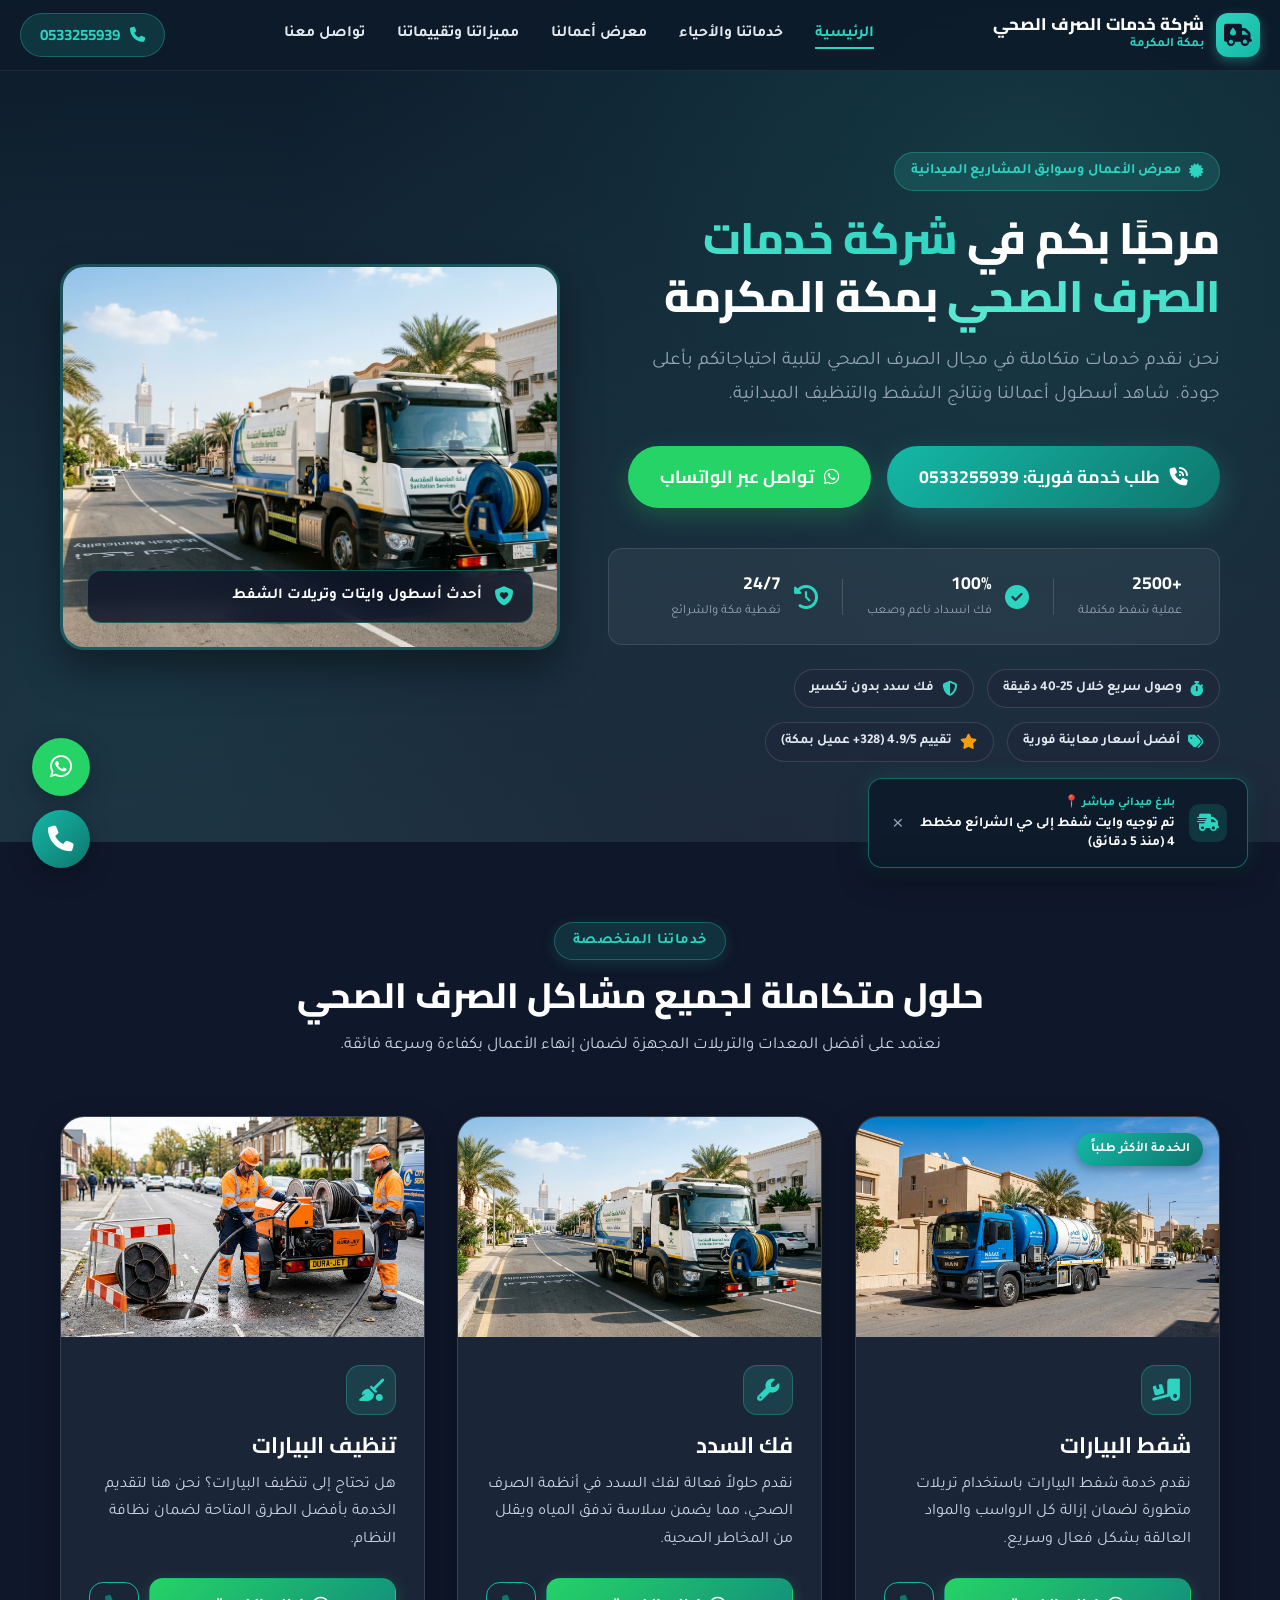
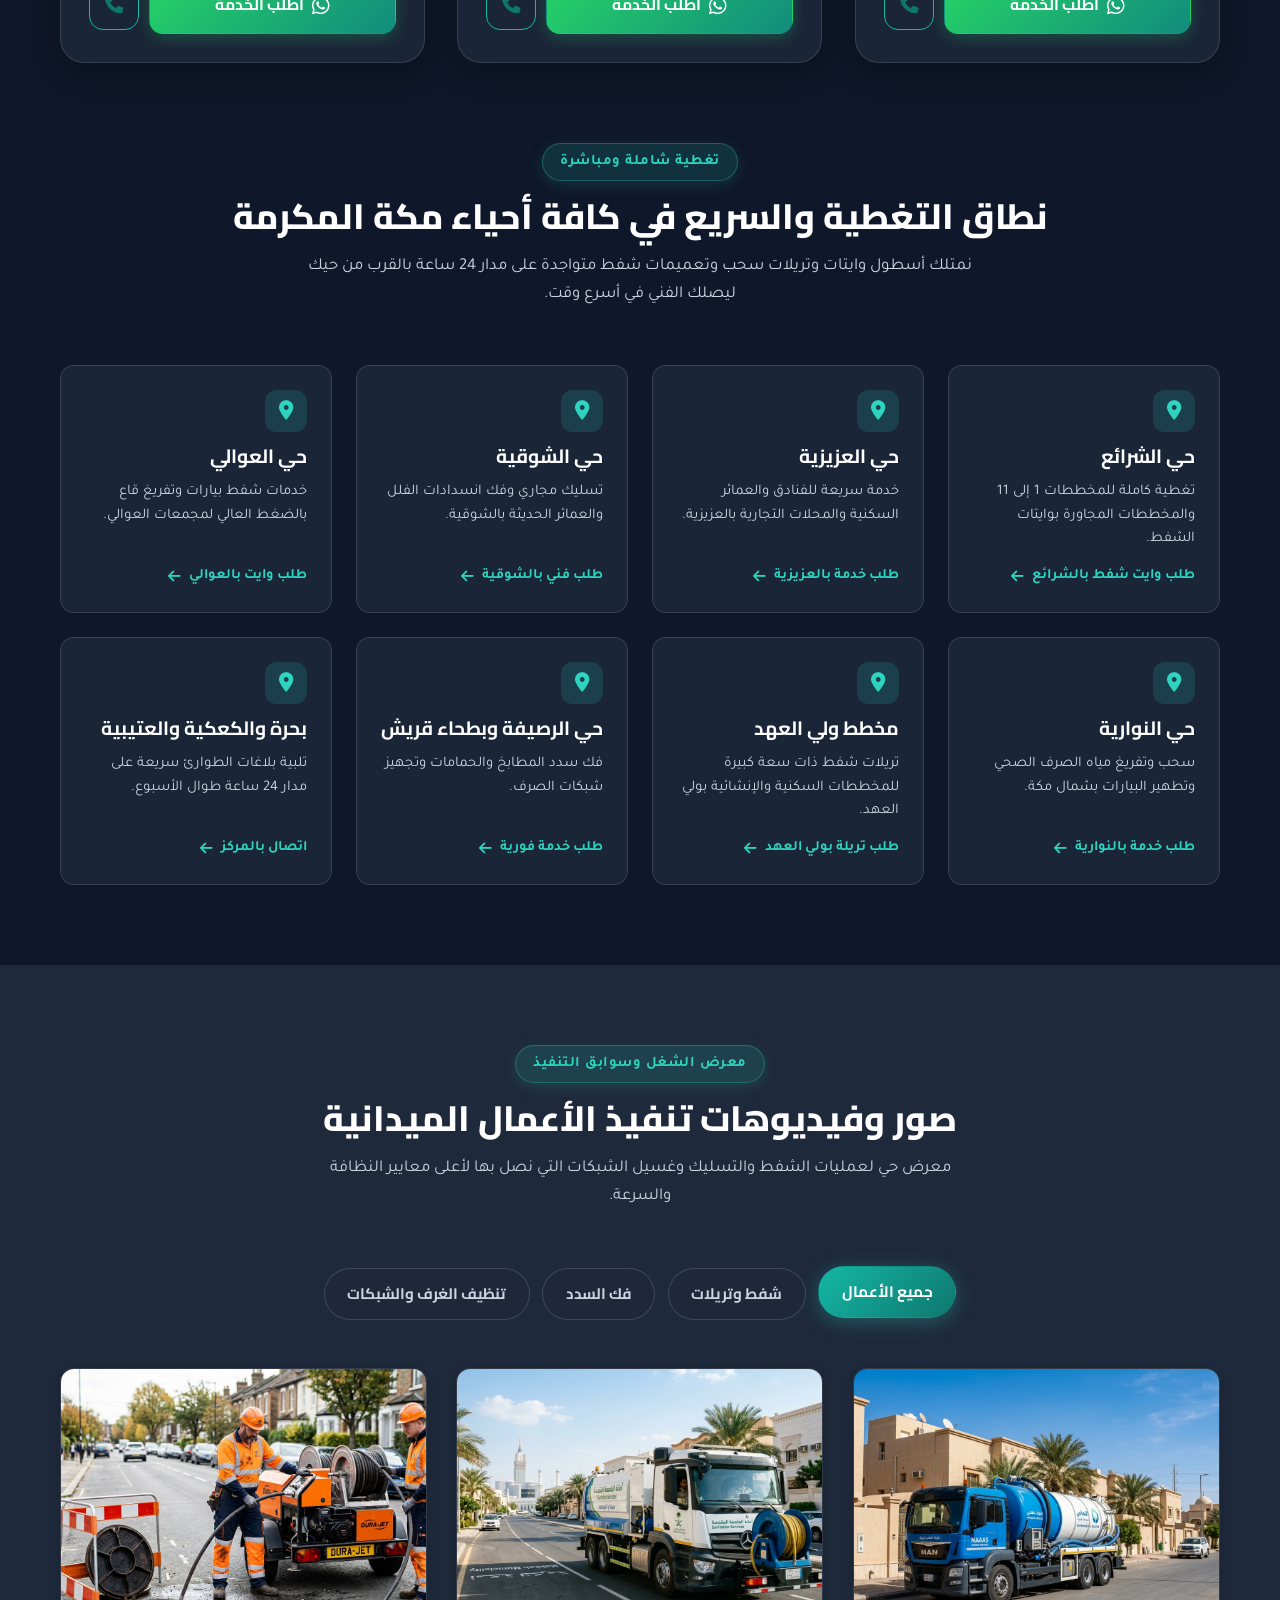
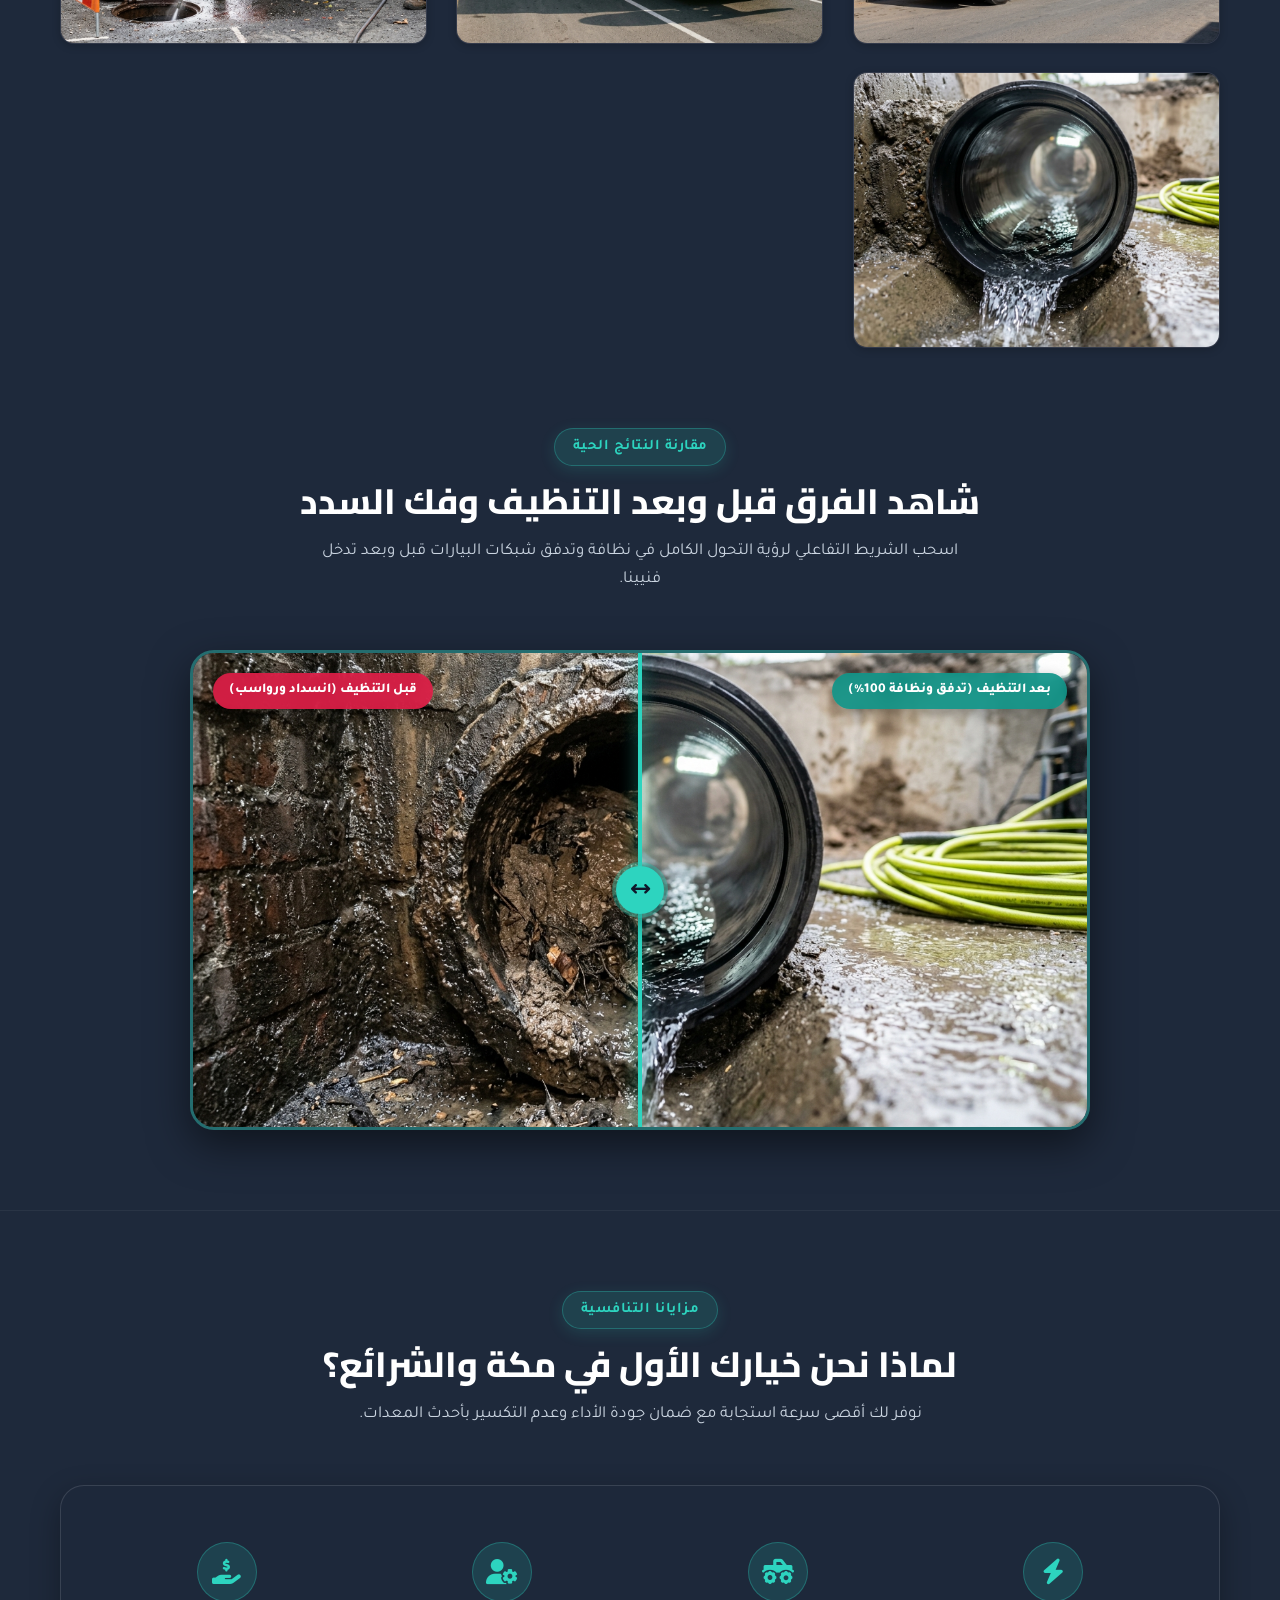
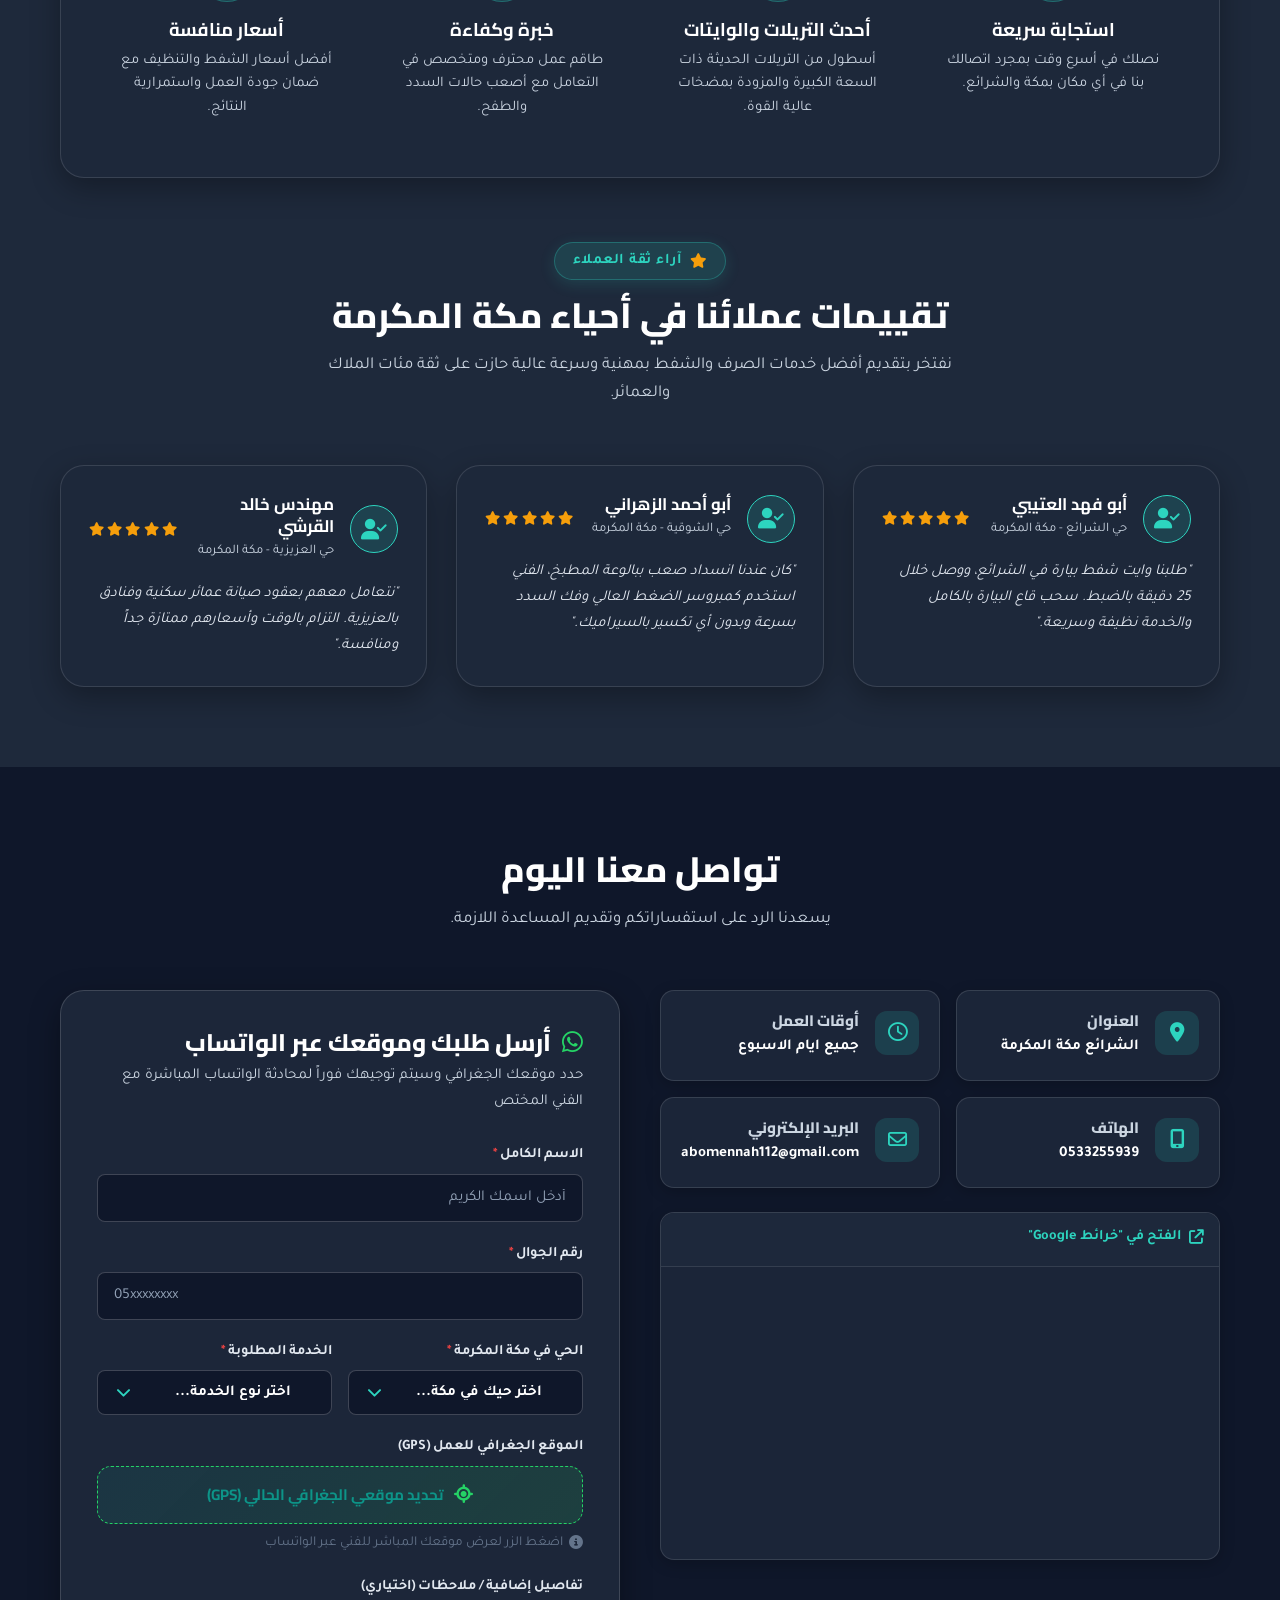
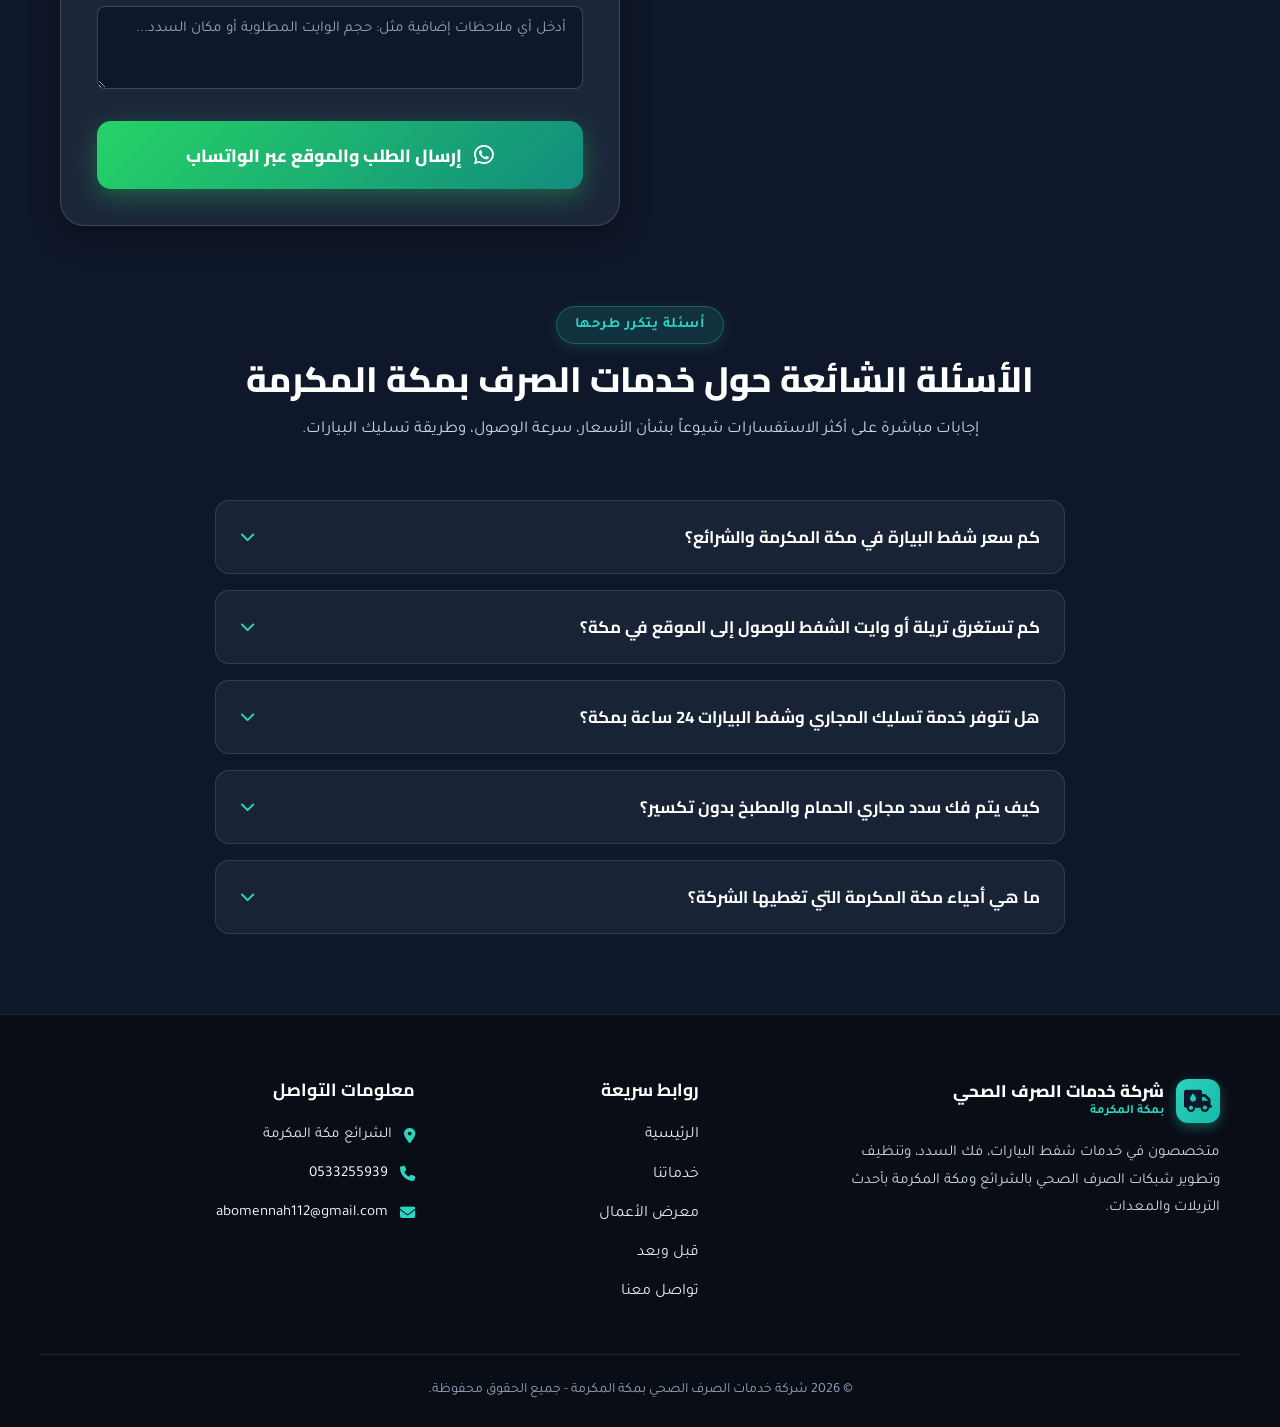
==== index.html @ 6f68bebd "Sync complete hosted project files" ====
<!DOCTYPE html>
<html lang="ar" dir="rtl">
<head>
    <meta charset="UTF-8">
    <meta name="viewport" content="width=device-width, initial-scale=1.0">
    <title>شركة شفط بيارات بمكة المكرمة | تسليك مجاري وفك سدد 24 ساعة 0533255939</title>
    <meta name="description" content="أفضل شركة شفط بيارات وتسليك مجاري بمكة المكرمة والشرائع. أسطول وايتات وتريلات شفط حديثة، فك سدد بالوعات المطبخ والحمام، تنظيف وتفريغ البيارات 24 ساعة. اتصل فوراً: 0533255939">
    <meta name="keywords" content="شركة شفط بيارات بمكة, شركة تسليك مجاري بمكة, وايت شفط بيارات مكة, وايت شفط مجاري مكة, وايت شفط الشرائع, وايت شفط الشوقية, وايت شفط العزيزية, وايت شفط العوالي, تريلة شفط بيارات بمكة, وايت شفط كمبيوتر مكة, رقم وايت شفط مكة, فني تسليك مجاري مكة, تسليك مجاري المطبخ مكة, تسليك مجاري الحمام مكة, تسليك بالوعات مكة, فك سدد البيارة مكة, تسليك صفايات مكة, كمبروسر تسليك مجاري مكة, سباك تسليك مجاري مكة, تنظيف بيارات بمكة, تنظيف غرف التفتيش مكة, غسيل بيارات بالضغط مكة, نزح بيارات مكة, شفط مجاري طوارئ مكة, تسليك مجاري 24 ساعة مكة, ارخص شركة شفط بيارات مكة, سعر شفط البيارة بمكة, كم تكلفة شفط البيارة بمكة, أسعار وايتات الشفط مكة, صيانة صرف العمائر بمكة, عقود صيانة صرف المطاعم مكة, 0533255939">
    <link rel="canonical" href="https://sewage-makkah.com/">
    
    <!-- Open Graph SEO -->
    <meta property="og:title" content="شركة شفط بيارات وتسليك مجاري بمكة المكرمة | خدمة 24 ساعة">
    <meta property="og:description" content="خدمات شفط وتسليك وتنظيف البيارات بمكة المكرمة والشرائع بأحدث التريلات ووايتات الشفط. خدمة فورية 24/7. اتصل: 0533255939">
    <meta property="og:type" content="website">
    <meta property="og:image" content="sewage_tanker_truck.jpg">
    <meta property="og:locale" content="ar_SA">

    <!-- GEO (Generative Engine Optimization) AI Search Discovery Meta Tags -->
    <meta name="ai-service-area" content="Makkah, Al Sharia, Al Aziziya, Al Shawqiyya, Al Awali, Saudi Arabia">
    <meta name="ai-primary-contact" content="+966533255939">
    <meta name="ai-business-type" content="Sewage Pumping, Septic Tank Cleaning, Sewer Unblocking">
    <link rel="author" type="text/plain" href="llms.txt">
    <link rel="alternate" type="text/plain" href="llms-full.txt" title="Full AI Knowledge Base">

    <!-- Schema.org JSON-LD for LocalBusiness / Plumbing / Sewage Service in Makkah -->
    <script type="application/ld+json">
    {
      "@context": "https://schema.org",
      "@type": "HomeAndConstructionBusiness",
      "name": "شركة خدمات الصرف الصحي وشفط البيارات بمكة المكرمة",
      "image": "sewage_tanker_truck.jpg",
      "@id": "https://sewage-makkah.com/#business",
      "url": "https://sewage-makkah.com/",
      "telephone": "+966533255939",
      "priceRange": "$$",
      "aggregateRating": {
        "@type": "AggregateRating",
        "ratingValue": "4.9",
        "reviewCount": "328",
        "bestRating": "5",
        "worstRating": "1"
      },
      "address": {
        "@type": "PostalAddress",
        "streetAddress": "حي الشرائع",
        "addressLocality": "مكة المكرمة",
        "addressRegion": "منطقة مكة المكرمة",
        "postalCode": "24211",
        "addressCountry": "SA"
      },
      "geo": {
        "@type": "GeoCoordinates",
        "latitude": 21.4225,
        "longitude": 39.8262
      },
      "openingHoursSpecification": {
        "@type": "OpeningHoursSpecification",
        "dayOfWeek": [
          "Monday", "Tuesday", "Wednesday", "Thursday", "Friday", "Saturday", "Sunday"
        ],
        "opens": "00:00",
        "closes": "23:59"
      },
      "areaServed": [
        { "@type": "City", "name": "مكة المكرمة" },
        { "@type": "AdministrativeArea", "name": "الشرائع مكة" },
        { "@type": "AdministrativeArea", "name": "العزيزية مكة" },
        { "@type": "AdministrativeArea", "name": "الشوقية مكة" },
        { "@type": "AdministrativeArea", "name": "العوالي مكة" },
        { "@type": "AdministrativeArea", "name": "النوارية مكة" },
        { "@type": "AdministrativeArea", "name": "ولي العهد مكة" },
        { "@type": "AdministrativeArea", "name": "بحرة" },
        { "@type": "AdministrativeArea", "name": "بطحاء قريش" },
        { "@type": "AdministrativeArea", "name": "الرصيفة مكة" }
      ],
      "hasOfferCatalog": {
        "@type": "OfferCatalog",
        "name": "خدمات الصرف الصحي بمكة",
        "itemListElement": [
          {
            "@type": "Offer",
            "itemOffered": {
              "@type": "Service",
              "name": "شفط وتسليك بيارات بمكة المكرمة",
              "description": "سحب مياه الصرف الصحي بواسطة وايتات وتريلات شفط عالية القوة مع تنظيف قاع ورواسب البيارة."
            }
          },
          {
            "@type": "Offer",
            "itemOffered": {
              "@type": "Service",
              "name": "تسليك مجاري وفك السدد بالضغط العالي",
              "description": "فحص وتسليك خطوط الصرف الصحي انسداد الحمامات والمطابخ بأحدث أجهزة الضغط والكمبروسر."
            }
          },
          {
            "@type": "Offer",
            "itemOffered": {
              "@type": "Service",
              "name": "خدمات الصرف الصحي الطارئة 24 ساعة بمكة",
              "description": "معالجة طفح البيارات وانسداد المجاري المستعجل فوراً على مدار الساعة طوال أيام الأسبوع."
            }
          }
        ]
      }
    }
    </script>

    <!-- Schema.org JSON-LD for FAQPage (Rich Snippets for Google SERPs) -->
    <script type="application/ld+json">
    {
      "@context": "https://schema.org",
      "@type": "FAQPage",
      "mainEntity": [
        {
          "@type": "Question",
          "name": "كم سعر شفط البيارة في مكة المكرمة والشرائع؟",
          "acceptedAnswer": {
            "@type": "Answer",
            "text": "تعتمد تكلفة شفط البيارة بمكة المكرمة على حجم وايت أو تريلة الشفط المطلوبة ونوع الترسبات في قاع البيارة. نحن نقدم أفضل وأرخص أسعار شفط البيارات في مكة والشرائع مع معاينة فورية وتقديم عرض سعر مناسب. اتصل بنا فوراً: 0533255939"
          }
        },
        {
          "@type": "Question",
          "name": "كم تستغرق تريلة أو وايت الشفط للوصول إلى الموقع في مكة؟",
          "acceptedAnswer": {
            "@type": "Answer",
            "text": "نمتلك أسطولاً كبيراً ومتوزعاً من وايتات وتريلات الشفط في مختلف أحياء مكة المكرمة مثل الشرائع، العزيزية، والشوقية. نصل إلى موقعك في غضون 20 إلى 40 دقيقة فقط من طلب الخدمة."
          }
        },
        {
          "@type": "Question",
          "name": "هل تتوفر خدمة تسليك المجاري وشفط البيارات 24 ساعة بمكة؟",
          "acceptedAnswer": {
            "@type": "Answer",
            "text": "نعم، خدمات الصرف الصحي وشفط البيارات وفك السدد متوفرة لدينا على مدار 24 ساعة طوال أيام الأسبوع، بما في ذلك أيام العطلات والإجازات للتعامل مع حالات طفح البيارات والانسدادات الطارئة."
          }
        },
        {
          "@type": "Question",
          "name": "كيف يتم فك سدد مجاري الحمام والمطبخ بدون تكسير؟",
          "acceptedAnswer": {
            "@type": "Answer",
            "text": "نستخدم تقنيات حديثة تشمل كمبروسر الضغط العالي وأجهزة ضغط المكونات والأسياخ الحلزونية المتقدمة لتفتيت الدهون والترسبات الصلبة داخل المواسير وإزالتها تماماً بدون الحاجة إلى أي تكسير في السيراميك أو الجدران."
          }
        },
        {
          "@type": "Question",
          "name": "ما هي أحياء مكة المكرمة التي تغطيها الشركة؟",
          "acceptedAnswer": {
            "@type": "Answer",
            "text": "نغطي كافة أحياء مكة المكرمة بما فيها الشرائع، العزيزية، الشوقية، العوالي، النوارية، ولي العهد، بحرة، الرصيفة، بطحاء قريش، الكعكية، المسفلة، العتيبية، الزاهر، العمرة، والنزهة."
          }
        }
      ]
    }
    </script>

    <!-- Fonts: Cairo & Tajawal -->
    <link rel="preconnect" href="https://fonts.googleapis.com">
    <link rel="preconnect" href="https://fonts.gstatic.com" crossorigin>
    <link href="https://fonts.googleapis.com/css2?family=Cairo:wght@400;600;700;800;900&family=Tajawal:wght@400;500;700;800&display=swap" rel="stylesheet">
    
    <!-- FontAwesome Icons -->
    <link rel="stylesheet" href="https://cdnjs.cloudflare.com/ajax/libs/font-awesome/6.5.1/css/all.min.css">

    <!-- Custom CSS -->
    <link rel="stylesheet" href="styles.css">
</head>
<body>

    <!-- Ambient Particle Overlay -->
    <div class="ambient-glow bg-glow-1"></div>
    <div class="ambient-glow bg-glow-2"></div>

    <!-- Header Navigation -->
    <header class="navbar" id="header">
        <div class="container nav-container">
            <a href="#home" class="brand">
                <div class="brand-icon">
                    <i class="fa-solid fa-truck-droplet"></i>
                </div>
                <div class="brand-text">
                    <span class="brand-title">شركة خدمات الصرف الصحي</span>
                    <span class="brand-sub">بمكة المكرمة</span>
                </div>
            </a>

            <nav class="nav-menu" id="navMenu">
                <ul class="nav-list">
                    <li><a href="#home" class="nav-link active">الرئيسية</a></li>
                    <li><a href="#services" class="nav-link">خدماتنا والأحياء</a></li>
                    <li><a href="#portfolio" class="nav-link">معرض أعمالنا</a></li>
                    <li><a href="#reviews" class="nav-link">مميزاتنا وتقييماتنا</a></li>
                    <li><a href="#contact" class="nav-link">تواصل معنا</a></li>
                </ul>
            </nav>

            <div class="nav-actions">
                <a href="tel:0533255939" class="btn btn-call-header glow-pulse">
                    <i class="fa-solid fa-phone"></i>
                    <span>0533255939</span>
                </a>
                <button class="mobile-toggle" id="mobileToggle" aria-label="فتح القائمة">
                    <i class="fa-solid fa-bars"></i>
                </button>
            </div>
        </div>
    </header>

    <!-- Mobile Drawer Overlay -->
    <div class="mobile-overlay" id="mobileOverlay"></div>

    <!-- Main Content -->
    <main>
        <!-- Hero Section -->
        <section class="hero-section" id="home">
            <div class="hero-backdrop"></div>
            <div class="container hero-container">
                <div class="hero-content reveal-fade-up">
                    <div class="badge badge-glow">
                        <i class="fa-solid fa-certificate"></i>
                        <span>معرض الأعمال وسوابق المشاريع الميدانية</span>
                    </div>
                    
                    <h1 class="hero-title">
                        مرحبًا بكم في <span class="highlight">شركة خدمات الصرف الصحي</span> بمكة المكرمة
                    </h1>
                    
                    <p class="hero-subtitle">
                        نحن نقدم خدمات متكاملة في مجال الصرف الصحي لتلبية احتياجاتكم بأعلى جودة. شاهد أسطول أعمالنا ونتائج الشفط والتنظيف الميدانية.
                    </p>

                    <div class="hero-cta-group">
                        <a href="tel:0533255939" class="btn btn-primary btn-lg pulse-glow">
                            <i class="fa-solid fa-phone-volume"></i>
                            <span>طلب خدمة فورية: 0533255939</span>
                        </a>
                        <a href="https://wa.me/966533255939?text=%D8%A7%D9%84%D8%B3%D9%84%D8%A7%D9%85%20%D8%B9%D9%84%D9%8A%D9%83%D9%85%D8%8C%20%D8%A3%D8%B1%D8%BA%D8%A8%20%D9%81%D9%8A%20%D8%A7%D9%84%D8%A7%D8%B3%D8%AA%D9%81%D8%B3%D8%A7%D8%B1%20%D8%B9%D9%86%20%D8%AE%D8%AF%D9%85%D8%A7%D8%AA%20%D8%A7%D9%84%D8%B5%D8%B1%D9%81%20%D8%A7%D9%84%D8%B5%D8%AD%D9%8A" target="_blank" class="btn btn-whatsapp btn-lg">
                            <i class="fa-brands fa-whatsapp"></i>
                            <span>تواصل عبر الواتساب</span>
                        </a>
                    </div>

                    <!-- Counter Stats Bar -->
                    <div class="hero-stats reveal-scale-up">
                        <div class="stat-item">
                            <i class="fa-solid fa-truck-water"></i>
                            <div>
                                <strong class="counter" data-target="2500">+0</strong>
                                <span>عملية شفط مكتملة</span>
                            </div>
                        </div>
                        <div class="stat-divider"></div>
                        <div class="stat-item">
                            <i class="fa-solid fa-circle-check"></i>
                            <div>
                                <strong class="counter" data-target="100">0%</strong>
                                <span>فك انسداد ناعم وصعب</span>
                            </div>
                        </div>
                        <div class="stat-divider"></div>
                        <div class="stat-item">
                            <i class="fa-solid fa-clock-rotate-left"></i>
                            <div>
                                <strong>24/7</strong>
                                <span>تغطية مكة والشرائع</span>
                            </div>
                        </div>
                    </div>

                    <!-- Service Trust Guarantees Bar -->
                    <div class="hero-trust-bar reveal-fade-up">
                        <div class="trust-pill"><i class="fa-solid fa-stopwatch"></i> <span>وصول سريع خلال 25-40 دقيقة</span></div>
                        <div class="trust-pill"><i class="fa-solid fa-shield-halved"></i> <span>فك سدد بدون تكسير</span></div>
                        <div class="trust-pill"><i class="fa-solid fa-tags"></i> <span>أفضل أسعار معاينة فورية</span></div>
                        <div class="trust-pill"><i class="fa-solid fa-star" style="color: #f59e0b;"></i> <span>تقييم 4.9/5 (328+ عميل بمكة)</span></div>
                    </div>
                </div>

                <div class="hero-visual reveal-fade-left">
                    <div class="hero-image-wrapper card-3d-tilt">
                        <img src="sewer_service_hero.jpg" alt="شركة خدمات الصرف الصحي بمكة المكرمة" class="hero-img" onerror="this.src='sewage_tanker_truck.jpg'">
                        <div class="floating-badge">
                            <i class="fa-solid fa-shield-heart"></i>
                            <span>أحدث أسطول وايتات وتريلات الشفط</span>
                        </div>
                    </div>
                </div>
            </div>
        </section>

        <!-- ==========================================================================
           MASTER SECTION 2: SERVICES & DISTRICTS (خدماتنا والأحياء)
           ========================================================================== -->
        <section class="services-section" id="services">
            <div class="container">
                <!-- Part 1: Specialized Services -->
                <div class="section-header text-center reveal-fade-up">
                    <span class="sub-heading">خدماتنا المتخصصة</span>
                    <h2 class="section-title">حلول متكاملة لجميع مشاكل الصرف الصحي</h2>
                    <p class="section-desc">نعتمد على أفضل المعدات والتريلات المجهزة لضمان إنهاء الأعمال بكفاءة وسرعة فائقة.</p>
                </div>

                <div class="services-grid">
                    <!-- Service 1 -->
                    <div class="service-card reveal-fade-up" style="animation-delay: 0.1s;">
                        <div class="card-image-box">
                            <img src="sewage_tanker_truck.jpg" alt="شفط البيارات">
                            <div class="card-tag">الخدمة الأكثر طلباً</div>
                        </div>
                        <div class="card-content">
                            <div class="card-icon">
                                <i class="fa-solid fa-truck-ramp-box"></i>
                            </div>
                            <h3 class="card-title">شفط البيارات</h3>
                            <p class="card-text">
                                نقدم خدمة شفط البيارات باستخدام تريلات متطورة لضمان إزالة كل الرواسب والمواد العالقة بشكل فعال وسريع.
                            </p>
                            <div class="card-actions">
                                <a href="https://wa.me/966533255939?text=%D8%A7%D9%84%D8%B3%D9%84%D8%A7%D9%85%20%D8%B9%D9%84%D9%8A%D9%83%D9%85%D8%8C%20%D8%A3%D8%B1%D8%BA%D8%A8%20%D9%81%D9%8A%20%D8%B7%D9%84%D8%A8%20%D8%AE%D8%AF%D9%85%D8%A9%20%D8%B4%D9%81%D8%B7%20%D8%A7%D9%84%D8%A8%D9%8A%D8%A7%D8%B1%D8%A7%D8%AA" target="_blank" class="btn btn-card-wa">
                                    <i class="fa-brands fa-whatsapp"></i>
                                    <span>اطلب الخدمة</span>
                                </a>
                                <a href="tel:0533255939" class="btn btn-card-call-sq" title="اتصال مباشر" aria-label="اتصال مباشر">
                                    <i class="fa-solid fa-phone"></i>
                                </a>
                            </div>
                        </div>
                    </div>

                    <!-- Service 2 -->
                    <div class="service-card reveal-fade-up" style="animation-delay: 0.2s;">
                        <div class="card-image-box">
                            <img src="sewer_service_hero.jpg" alt="فك السدد">
                        </div>
                        <div class="card-content">
                            <div class="card-icon">
                                <i class="fa-solid fa-wrench"></i>
                            </div>
                            <h3 class="card-title">فك السدد</h3>
                            <p class="card-text">
                                نقدم حلولاً فعالة لفك السدد في أنظمة الصرف الصحي، مما يضمن سلاسة تدفق المياه ويقلل من المخاطر الصحية.
                            </p>
                            <div class="card-actions">
                                <a href="https://wa.me/966533255939?text=%D8%A7%D9%84%D8%B3%D9%84%D8%A7%D9%85%20%D8%B9%D9%84%D9%8A%D9%83%D9%85%D8%8C%20%D8%A3%D8%B1%D8%BA%D8%A8%20%D9%81%D9%8A%20%D8%B7%D9%84%D8%A8%20%D8%AE%D8%AF%D9%85%D8%A9%20%D9%81%D9%83%20%D8%A7%D9%84%D8%B3%D8%AF%D8%AF" target="_blank" class="btn btn-card-wa">
                                    <i class="fa-brands fa-whatsapp"></i>
                                    <span>اطلب الخدمة</span>
                                </a>
                                <a href="tel:0533255939" class="btn btn-card-call-sq" title="اتصال مباشر" aria-label="اتصال مباشر">
                                    <i class="fa-solid fa-phone"></i>
                                </a>
                            </div>
                        </div>
                    </div>

                    <!-- Service 3 -->
                    <div class="service-card reveal-fade-up" style="animation-delay: 0.3s;">
                        <div class="card-image-box">
                            <img src="drain_cleaning_team.jpg" alt="تنظيف البيارات">
                        </div>
                        <div class="card-content">
                            <div class="card-icon">
                                <i class="fa-solid fa-broom-ball"></i>
                            </div>
                            <h3 class="card-title">تنظيف البيارات</h3>
                            <p class="card-text">
                                هل تحتاج إلى تنظيف البيارات؟ نحن هنا لتقديم الخدمة بأفضل الطرق المتاحة لضمان نظافة النظام.
                            </p>
                            <div class="card-actions">
                                <a href="https://wa.me/966533255939?text=%D8%A7%D9%84%D8%B3%D9%84%D8%A7%D9%85%20%D8%B9%D9%84%D9%8A%D9%83%D9%85%D8%8C%20%D8%A3%D8%B1%D8%BA%D8%A8%20%D9%81%D9%8A%20%D8%B7%D9%84%D8%A8%20%D8%AE%D8%AF%D9%85%D8%A9%20%D8%AA%D9%86%D8%B8%D9%8A%D9%81%20%D8%A7%D9%84%D8%A8%D9%8A%D8%A7%D8%B1%D8%A7%D8%AA" target="_blank" class="btn btn-card-wa">
                                    <i class="fa-brands fa-whatsapp"></i>
                                    <span>اطلب الخدمة</span>
                                </a>
                                <a href="tel:0533255939" class="btn btn-card-call-sq" title="اتصال مباشر" aria-label="اتصال مباشر">
                                    <i class="fa-solid fa-phone"></i>
                                </a>
                            </div>
                        </div>
                    </div>
                </div>

                <!-- Part 2: Makkah Districts Coverage Grid -->
                <div class="section-header text-center reveal-fade-up" id="districts" style="margin-top: 5rem;">
                    <span class="sub-heading">تغطية شاملة ومباشرة</span>
                    <h2 class="section-title">نطاق التغطية والسريع في كافة أحياء مكة المكرمة</h2>
                    <p class="section-desc">نمتلك أسطول وايتات وتريلات سحب وتعميمات شفط متواجدة على مدار 24 ساعة بالقرب من حيك ليصلك الفني في أسرع وقت.</p>
                </div>

                <div class="districts-grid reveal-fade-up">
                    <div class="district-card">
                        <div class="district-icon"><i class="fa-solid fa-location-dot"></i></div>
                        <h3>حي الشرائع</h3>
                        <p>تغطية كاملة للمخططات 1 إلى 11 والمخططات المجاورة بوايتات الشفط.</p>
                        <a href="tel:0533255939" class="district-link">طلب وايت شفط بالشرائع <i class="fa-solid fa-arrow-left"></i></a>
                    </div>
                    <div class="district-card">
                        <div class="district-icon"><i class="fa-solid fa-location-dot"></i></div>
                        <h3>حي العزيزية</h3>
                        <p>خدمة سريعة للفنادق والعمائر السكنية والمحلات التجارية بالعزيزية.</p>
                        <a href="tel:0533255939" class="district-link">طلب خدمة بالعزيزية <i class="fa-solid fa-arrow-left"></i></a>
                    </div>
                    <div class="district-card">
                        <div class="district-icon"><i class="fa-solid fa-location-dot"></i></div>
                        <h3>حي الشوقية</h3>
                        <p>تسليك مجاري وفك انسدادات الفلل والعمائر الحديثة بالشوقية.</p>
                        <a href="tel:0533255939" class="district-link">طلب فني بالشوقية <i class="fa-solid fa-arrow-left"></i></a>
                    </div>
                    <div class="district-card">
                        <div class="district-icon"><i class="fa-solid fa-location-dot"></i></div>
                        <h3>حي العوالي</h3>
                        <p>خدمات شفط بيارات وتفريغ قاع بالضغط العالي لمجمعات العوالي.</p>
                        <a href="tel:0533255939" class="district-link">طلب وايت بالعوالي <i class="fa-solid fa-arrow-left"></i></a>
                    </div>
                    <div class="district-card">
                        <div class="district-icon"><i class="fa-solid fa-location-dot"></i></div>
                        <h3>حي النوارية</h3>
                        <p>سحب وتفريغ مياه الصرف الصحي وتطهير البيارات بشمال مكة.</p>
                        <a href="tel:0533255939" class="district-link">طلب خدمة بالنوارية <i class="fa-solid fa-arrow-left"></i></a>
                    </div>
                    <div class="district-card">
                        <div class="district-icon"><i class="fa-solid fa-location-dot"></i></div>
                        <h3>مخطط ولي العهد</h3>
                        <p>تريلات شفط ذات سعة كبيرة للمخططات السكنية والإنشائية بولي العهد.</p>
                        <a href="tel:0533255939" class="district-link">طلب تريلة بولي العهد <i class="fa-solid fa-arrow-left"></i></a>
                    </div>
                    <div class="district-card">
                        <div class="district-icon"><i class="fa-solid fa-location-dot"></i></div>
                        <h3>حي الرصيفة وبطحاء قريش</h3>
                        <p>فك سدد المطابخ والحمامات وتجهيز شبكات الصرف.</p>
                        <a href="tel:0533255939" class="district-link">طلب خدمة فورية <i class="fa-solid fa-arrow-left"></i></a>
                    </div>
                    <div class="district-card">
                        <div class="district-icon"><i class="fa-solid fa-location-dot"></i></div>
                        <h3>بحرة والكعكية والعتيبية</h3>
                        <p>تلبية بلاغات الطوارئ سريعة على مدار 24 ساعة طوال الأسبوع.</p>
                        <a href="tel:0533255939" class="district-link">اتصال بالمركز <i class="fa-solid fa-arrow-left"></i></a>
                    </div>
                </div>
            </div>
        </section>

        <!-- ==========================================================================
           MASTER SECTION 3: PORTFOLIO & COMPARISON (معرض أعمالنا وقبل وبعد)
           ========================================================================== -->
        <section class="portfolio-section" id="portfolio">
            <div class="container">
                <!-- Part 1: Work Showcase Gallery -->
                <div class="section-header text-center reveal-fade-up">
                    <span class="sub-heading">معرض الشغل وسوابق التنفيذ</span>
                    <h2 class="section-title">صور وفيديوهات تنفيذ الأعمال الميدانية</h2>
                    <p class="section-desc">معرض حي لعمليات الشفط والتسليك وغسيل الشبكات التي نصل بها لأعلى معايير النظافة والسرعة.</p>
                </div>

                <!-- Category Filter Tabs -->
                <div class="filter-tabs reveal-fade-up">
                    <button class="filter-btn active" data-filter="all">جميع الأعمال</button>
                    <button class="filter-btn" data-filter="suction">شفط وتريلات</button>
                    <button class="filter-btn" data-filter="unclogging">فك السدد</button>
                    <button class="filter-btn" data-filter="cleaning">تنظيف الغرف والشبكات</button>
                </div>

                <!-- Portfolio Grid -->
                <div class="portfolio-grid" id="portfolioGrid">
                    <!-- Project Item 1 -->
                    <div class="portfolio-item reveal-scale-up" data-category="suction">
                        <div class="portfolio-card">
                            <img src="sewage_tanker_truck.jpg" alt="عميلة شفط بيارة رئيسية">
                            <div class="portfolio-overlay">
                                <div class="portfolio-info">
                                    <span class="p-category">شفط بيارات وتريلات</span>
                                    <h4>عملية شفط بيارة في الشرائع مكة</h4>
                                    <p>استخدام وايتات الشفط الكبيرة ذات السحب القوي لإزالة الترسبات.</p>
                                    <button class="btn-zoom-img" data-img="sewage_tanker_truck.jpg" data-title="عملية شفط بيارة في الشرائع مكة">
                                        <i class="fa-solid fa-magnifying-glass-plus"></i> تكبير الصورة
                                    </button>
                                </div>
                            </div>
                        </div>
                    </div>

                    <!-- Project Item 2 -->
                    <div class="portfolio-item reveal-scale-up" data-category="unclogging">
                        <div class="portfolio-card">
                            <img src="sewer_service_hero.jpg" alt="تسليك وفك سدد الصرف">
                            <div class="portfolio-overlay">
                                <div class="portfolio-info">
                                    <span class="p-category">فك السدد</span>
                                    <h4>تسليك خطوط الصرف الرئيسية</h4>
                                    <p>معالجة الانسدادات المستعصية وضمان سريان المياه بسلاسة.</p>
                                    <button class="btn-zoom-img" data-img="sewer_service_hero.jpg" data-title="تسليك خطوط الصرف الرئيسية">
                                        <i class="fa-solid fa-magnifying-glass-plus"></i> تكبير الصورة
                                    </button>
                                </div>
                            </div>
                        </div>
                    </div>

                    <!-- Project Item 3 -->
                    <div class="portfolio-item reveal-scale-up" data-category="cleaning">
                        <div class="portfolio-card">
                            <img src="drain_cleaning_team.jpg" alt="غسيل وتنظيف غرف التفتيش">
                            <div class="portfolio-overlay">
                                <div class="portfolio-info">
                                    <span class="p-category">تنظيف البيارات</span>
                                    <h4>تنظيف وغسيل البيارات بالضغط العالي</h4>
                                    <p>طاقم فني متخصص في تنظيف قاع الجدران وإزالة الدهون والرواسب.</p>
                                    <button class="btn-zoom-img" data-img="drain_cleaning_team.jpg" data-title="تنظيف وغسيل البيارات بالضغط العالي">
                                        <i class="fa-solid fa-magnifying-glass-plus"></i> تكبير الصورة
                                    </button>
                                </div>
                            </div>
                        </div>
                    </div>

                    <!-- Project Item 4 -->
                    <div class="portfolio-item reveal-scale-up" data-category="suction">
                        <div class="portfolio-card">
                            <img src="after_clean_drain.jpg" alt="نتيجة نظافة وتدفق المياه">
                            <div class="portfolio-overlay">
                                <div class="portfolio-info">
                                    <span class="p-category">تنظيف وتسليك</span>
                                    <h4>نتيجة غسيل شبكة الصرف</h4>
                                    <p>سريان كامل ونظافة مائة بالمائة بعد عملية الضغط العالي.</p>
                                    <button class="btn-zoom-img" data-img="after_clean_drain.jpg" data-title="نتيجة غسيل شبكة الصرف">
                                        <i class="fa-solid fa-magnifying-glass-plus"></i> تكبير الصورة
                                    </button>
                                </div>
                            </div>
                        </div>
                    </div>
                </div>

                <!-- Part 2: Before & After Comparison Slider -->
                <div class="section-header text-center reveal-fade-up" style="margin-top: 5rem;">
                    <span class="sub-heading">مقارنة النتائج الحية</span>
                    <h2 class="section-title">شاهد الفرق قبل وبعد التنظيف وفك السدد</h2>
                    <p class="section-desc">اسحب الشريط التفاعلي لرؤية التحول الكامل في نظافة وتدفق شبكات البيارات قبل وبعد تدخل فنيينا.</p>
                </div>

                <div class="ba-slider-container reveal-scale-up" id="baSlider">
                    <!-- Before Image (Base layer) -->
                    <div class="ba-img ba-before">
                        <img src="before_clogged_drain.jpg" alt="قبل التنظيف - انسداد ورواسب كثيفة">
                        <span class="ba-label label-before">قبل التنظيف <span class="label-extra">(انسداد ورواسب)</span></span>
                    </div>
                    <!-- After Image (Clipped layer) -->
                    <div class="ba-img ba-after" id="baAfterLayer">
                        <img src="after_clean_drain.jpg" alt="بعد التنظيف - نظافة وتدفق ممتاز">
                        <span class="ba-label label-after">بعد التنظيف <span class="label-extra">(تدفق ونظافة 100%)</span></span>
                    </div>
                    <!-- Slider Handle bar -->
                    <div class="ba-handle" id="baHandle">
                        <div class="ba-handle-line"></div>
                        <div class="ba-handle-button">
                            <i class="fa-solid fa-arrows-left-right"></i>
                        </div>
                    </div>
                    <!-- Range Input -->
                    <input type="range" min="0" max="100" value="50" class="ba-range-input" id="baRangeInput">
                </div>
            </div>
        </section>

        <!-- ==========================================================================
           MASTER SECTION 4: FEATURES & REVIEWS (مميزاتنا وتقييمات العملاء)
           ========================================================================== -->
        <section class="reviews-section" id="reviews">
            <div class="container">
                <!-- Part 1: Features Showcase -->
                <div class="section-header text-center reveal-fade-up">
                    <span class="sub-heading">مزايانا التنافسية</span>
                    <h2 class="section-title">لماذا نحن خيارك الأول في مكة والشرائع؟</h2>
                    <p class="section-desc">نوفر لك أقصى سرعة استجابة مع ضمان جودة الأداء وعدم التكسير بأحدث المعدات.</p>
                </div>

                <div class="features-box reveal-fade-up" style="margin-bottom: 4rem;">
                    <div class="feature-item">
                        <div class="f-icon"><i class="fa-solid fa-bolt"></i></div>
                        <h4>استجابة سريعة</h4>
                        <p>نصلك في أسرع وقت بمجرد اتصالك بنا في أي مكان بمكة والشرائع.</p>
                    </div>
                    <div class="feature-item">
                        <div class="f-icon"><i class="fa-solid fa-truck-monster"></i></div>
                        <h4>أحدث التريلات والوايتات</h4>
                        <p>أسطول من التريلات الحديثة ذات السعة الكبيرة والمزودة بمضخات عالية القوة.</p>
                    </div>
                    <div class="feature-item">
                        <div class="f-icon"><i class="fa-solid fa-user-gear"></i></div>
                        <h4>خبرة وكفاءة</h4>
                        <p>طاقم عمل محترف ومتخصص في التعامل مع أصعب حالات السدد والطفح.</p>
                    </div>
                    <div class="feature-item">
                        <div class="f-icon"><i class="fa-solid fa-hand-holding-dollar"></i></div>
                        <h4>أسعار منافسة</h4>
                        <p>أفضل أسعار الشفط والتنظيف مع ضمان جودة العمل واستمرارية النتائج.</p>
                    </div>
                </div>

                <!-- Part 2: Customer Reviews & Ratings -->
                <div class="section-header text-center reveal-fade-up">
                    <span class="sub-heading"><i class="fa-solid fa-star" style="color: #f59e0b;"></i> آراء ثقة العملاء</span>
                    <h2 class="section-title">تقييمات عملائنا في أحياء مكة المكرمة</h2>
                    <p class="section-desc">نفتخر بتقديم أفضل خدمات الصرف والشفط بمهنية وسرعة عالية حازت على ثقة مئات الملاك والعمائر.</p>
                </div>

                <div class="reviews-grid reveal-fade-up">
                    <div class="review-card">
                        <div class="review-header">
                            <div class="reviewer-avatar"><i class="fa-solid fa-user-check"></i></div>
                            <div class="reviewer-info">
                                <h3>أبو فهد العتيبي</h3>
                                <span>حي الشرائع - مكة المكرمة</span>
                            </div>
                            <div class="review-stars">
                                <i class="fa-solid fa-star"></i><i class="fa-solid fa-star"></i><i class="fa-solid fa-star"></i><i class="fa-solid fa-star"></i><i class="fa-solid fa-star"></i>
                            </div>
                        </div>
                        <p class="review-text">"طلبنا وايت شفط بيارة في الشرائع، ووصل خلال 25 دقيقة بالضبط. سحب قاع البيارة بالكامل والخدمة نظيفة وسريعة."</p>
                    </div>

                    <div class="review-card">
                        <div class="review-header">
                            <div class="reviewer-avatar"><i class="fa-solid fa-user-check"></i></div>
                            <div class="reviewer-info">
                                <h3>أبو أحمد الزهراني</h3>
                                <span>حي الشوقية - مكة المكرمة</span>
                            </div>
                            <div class="review-stars">
                                <i class="fa-solid fa-star"></i><i class="fa-solid fa-star"></i><i class="fa-solid fa-star"></i><i class="fa-solid fa-star"></i><i class="fa-solid fa-star"></i>
                            </div>
                        </div>
                        <p class="review-text">"كان عندنا انسداد صعب ببالوعة المطبخ، الفني استخدم كمبروسر الضغط العالي وفك السدد بسرعة وبدون أي تكسير بالسيراميك."</p>
                    </div>

                    <div class="review-card">
                        <div class="review-header">
                            <div class="reviewer-avatar"><i class="fa-solid fa-user-check"></i></div>
                            <div class="reviewer-info">
                                <h3>مهندس خالد القرشي</h3>
                                <span>حي العزيزية - مكة المكرمة</span>
                            </div>
                            <div class="review-stars">
                                <i class="fa-solid fa-star"></i><i class="fa-solid fa-star"></i><i class="fa-solid fa-star"></i><i class="fa-solid fa-star"></i><i class="fa-solid fa-star"></i>
                            </div>
                        </div>
                        <p class="review-text">"نتعامل معهم بعقود صيانة عمائر سكنية وفنادق بالعزيزية. التزام بالوقت وأسعارهم ممتازة جداً ومنافسة."</p>
                    </div>
                </div>
            </div>
        </section>

        <!-- ==========================================================================
           MASTER SECTION 5: CONTACT & FAQ (تواصل معنا والأسئلة الشائعة)
           ========================================================================== -->
        <section class="contact-section" id="contact">
            <div class="container">
                <!-- Part 1: Contact Panel -->
                <div class="section-header text-center reveal-fade-up">
                    <h2 class="section-title">تواصل معنا اليوم</h2>
                    <p class="section-desc">يسعدنا الرد على استفساراتكم وتقديم المساعدة اللازمة.</p>
                </div>

                <div class="contact-wrapper">
                    <!-- Info List & Map -->
                    <div class="contact-info-panel reveal-fade-right">
                        <div class="info-cards">
                            <div class="info-card">
                                <div class="info-icon">
                                    <i class="fa-solid fa-location-dot"></i>
                                </div>
                                <div class="info-body">
                                    <h4>العنوان</h4>
                                    <p>الشرائع مكة المكرمة</p>
                                </div>
                            </div>

                            <div class="info-card">
                                <div class="info-icon">
                                    <i class="fa-regular fa-clock"></i>
                                </div>
                                <div class="info-body">
                                    <h4>أوقات العمل</h4>
                                    <p>جميع ايام الاسبوع</p>
                                </div>
                            </div>

                            <div class="info-card">
                                <div class="info-icon">
                                    <i class="fa-solid fa-mobile-screen-button"></i>
                                </div>
                                <div class="info-body">
                                    <h4>الهاتف</h4>
                                    <p><a href="tel:0533255939" dir="ltr">0533255939</a></p>
                                </div>
                            </div>

                            <div class="info-card">
                                <div class="info-icon">
                                    <i class="fa-regular fa-envelope"></i>
                                </div>
                                <div class="info-body">
                                    <h4>البريد الإلكتروني</h4>
                                    <p><a href="mailto:abomennah112@gmail.com">abomennah112@gmail.com</a></p>
                                </div>
                            </div>
                        </div>

                        <!-- Embedded Google Map -->
                        <div class="map-container">
                            <div class="map-header-link">
                                <a href="https://maps.google.com/?q=الشرائع+مكة+المكرمة" target="_blank" class="map-external-link">
                                    <i class="fa-solid fa-arrow-up-right-from-square"></i>
                                    <span>الفتح في "خرائط Google"</span>
                                </a>
                            </div>
                            <iframe 
                                title="خريطة الشرائع مكة المكرمة"
                                src="https://maps.google.com/maps?q=%D8%A7%D9%84%D8%B4%D8%B1%D8%A7%D8%A6%D8%B9%20%D9%85%D9%83%D8%A9%20%D8%A7%D9%84%D9%85%D9%83%D8%B1%D9%85%D8%A9&t=&z=13&ie=UTF8&iwloc=&output=embed" 
                                width="100%" 
                                height="280" 
                                style="border:0;" 
                                allowfullscreen="" 
                                loading="lazy" 
                                referrerpolicy="no-referrer-when-downgrade">
                            </iframe>
                        </div>
                    </div>

                    <!-- Contact Form -->
                    <div class="contact-form-panel reveal-fade-left">
                        <form id="contactForm" class="contact-form">
                            <h3 class="form-title"><i class="fa-brands fa-whatsapp form-wa-icon"></i> أرسل طلبك وموقعك عبر الواتساب</h3>
                            <p class="form-subtitle">حدد موقعك الجغرافي وسيتم توجيهك فوراً لمحادثة الواتساب المباشرة مع الفني المختص</p>

                            <div class="form-group">
                                <label for="nameInput">الاسم الكامل <span class="req-star">*</span></label>
                                <input type="text" id="nameInput" required placeholder="أدخل اسمك الكريم">
                            </div>

                            <div class="form-group">
                                <label for="phoneInput">رقم الجوال <span class="req-star">*</span></label>
                                <input type="tel" id="phoneInput" required placeholder="05xxxxxxxx">
                            </div>

                            <div class="form-row-2col">
                                <div class="form-group">
                                    <label for="districtInput">الحي في مكة المكرمة <span class="req-star">*</span></label>
                                    <select id="districtInput" required class="form-select">
                                        <option value="" disabled selected>اختر حيك في مكة...</option>
                                        <option value="الشرائع">حي الشرائع</option>
                                        <option value="العزيزية">حي العزيزية</option>
                                        <option value="الشوقية">حي الشوقية</option>
                                        <option value="العوالي">حي العوالي</option>
                                        <option value="النوارية">حي النوارية</option>
                                        <option value="ولي العهد">مخطط ولي العهد</option>
                                        <option value="الرصيفة وبطحاء قريش">الرصيفة / بطحاء قريش</option>
                                        <option value="الكعكية والعتيبية">الكعكية / العتيبية</option>
                                        <option value="بحرة">منطقة بحرة</option>
                                        <option value="حي آخر في مكة">حي آخر بمكة المكرمة</option>
                                    </select>
                                </div>

                                <div class="form-group">
                                    <label for="serviceInput">الخدمة المطلوبة <span class="req-star">*</span></label>
                                    <select id="serviceInput" required class="form-select">
                                        <option value="" disabled selected>اختر نوع الخدمة...</option>
                                        <option value="شفط وتفريغ بيارة (وايت / تريلة)">شفط وتفريغ بيارة (وايت / تريلة)</option>
                                        <option value="تسليك مجاري وفك سدد">تسليك مجاري وفك سدد</option>
                                        <option value="تنظيف وتطهير البيارات والمانهولات">تنظيف وتطهير البيارات والمانهولات</option>
                                        <option value="بلاغ طوارئ وطفح بيارات عاجل">بلاغ طوارئ وطفح بيارات عاجل</option>
                                    </select>
                                </div>
                            </div>

                            <!-- GPS Location Button & Status -->
                            <div class="form-group location-group">
                                <label>الموقع الجغرافي للعمل (GPS)</label>
                                <button type="button" id="getLocationBtn" class="btn-location-gps">
                                    <i class="fa-solid fa-location-crosshairs"></i>
                                    <span>تحديد موقعي الجغرافي الحالي (GPS)</span>
                                </button>
                                <div id="locationStatus" class="location-status">
                                    <i class="fa-solid fa-circle-info"></i> اضغط الزر لعرض موقعك المباشر للفني عبر الواتساب
                                </div>
                                <input type="hidden" id="locationUrlInput" value="">
                            </div>

                            <div class="form-group">
                                <label for="messageInput">تفاصيل إضافية / ملاحظات (اختياري)</label>
                                <textarea id="messageInput" rows="3" placeholder="أدخل أي ملاحظات إضافية مثل: حجم الوايت المطلوبة أو مكان السدد..."></textarea>
                            </div>

                            <button type="submit" class="btn btn-submit-wa" id="submitBtn">
                                <i class="fa-brands fa-whatsapp"></i>
                                <span>إرسال الطلب والموقع عبر الواتساب</span>
                            </button>
                        </form>
                    </div>
                </div>

                <!-- Part 2: SEO FAQ Accordion -->
                <div class="section-header text-center reveal-fade-up" id="faq" style="margin-top: 5rem;">
                    <span class="sub-heading">أسئلة يتكرر طرحها</span>
                    <h2 class="section-title">الأسئلة الشائعة حول خدمات الصرف بمكة المكرمة</h2>
                    <p class="section-desc">إجابات مباشرة على أكثر الاستفسارات شيوعاً بشأن الأسعار، سرعة الوصول، وطريقة تسليك البيارات.</p>
                </div>

                <div class="faq-accordion reveal-fade-up">
                    <div class="faq-item">
                        <button class="faq-question" aria-expanded="false">
                            <span>كم سعر شفط البيارة في مكة المكرمة والشرائع؟</span>
                            <i class="fa-solid fa-chevron-down"></i>
                        </button>
                        <div class="faq-answer">
                            <p>تعتمد تكلفة شفط البيارة بمكة المكرمة على حجم وايت أو تريلة الشفط المطلوبة ونوع الترسبات في قاع البيارة. نحن نقدم أفضل وأرخص أسعار شفط البيارات في مكة والشرائع مع معاينة فورية وتقديم عرض سعر مناسب. اتصل بنا فوراً: <a href="tel:0533255939">0533255939</a></p>
                        </div>
                    </div>

                    <div class="faq-item">
                        <button class="faq-question" aria-expanded="false">
                            <span>كم تستغرق تريلة أو وايت الشفط للوصول إلى الموقع في مكة؟</span>
                            <i class="fa-solid fa-chevron-down"></i>
                        </button>
                        <div class="faq-answer">
                            <p>نمتلك أسطولاً كبيراً ومتوزعاً من وايتات وتريلات الشفط في مختلف أحياء مكة المكرمة مثل الشرائع، العزيزية، والشوقية. نصل إلى موقعك في غضون 20 إلى 40 دقيقة فقط من طلب الخدمة.</p>
                        </div>
                    </div>

                    <div class="faq-item">
                        <button class="faq-question" aria-expanded="false">
                            <span>هل تتوفر خدمة تسليك المجاري وشفط البيارات 24 ساعة بمكة؟</span>
                            <i class="fa-solid fa-chevron-down"></i>
                        </button>
                        <div class="faq-answer">
                            <p>نعم، خدمات الصرف الصحي وشفط البيارات وفك السدد متوفرة لدينا على مدار 24 ساعة طوال أيام الأسبوع، بما في ذلك أيام العطلات والإجازات للتعامل مع حالات طفح البيارات والانسدادات الطارئة.</p>
                        </div>
                    </div>

                    <div class="faq-item">
                        <button class="faq-question" aria-expanded="false">
                            <span>كيف يتم فك سدد مجاري الحمام والمطبخ بدون تكسير؟</span>
                            <i class="fa-solid fa-chevron-down"></i>
                        </button>
                        <div class="faq-answer">
                            <p>نستخدم تقنيات حديثة تشمل كمبروسر الضغط العالي وأجهزة ضغط المكونات والأسياخ الحلزونية المتقدمة لتفتيت الدهون والترسبات الصلبة داخل المواسير وإزالتها تماماً بدون الحاجة إلى أي تكسير في السيراميك أو الجدران.</p>
                        </div>
                    </div>

                    <div class="faq-item">
                        <button class="faq-question" aria-expanded="false">
                            <span>ما هي أحياء مكة المكرمة التي تغطيها الشركة؟</span>
                            <i class="fa-solid fa-chevron-down"></i>
                        </button>
                        <div class="faq-answer">
                            <p>نغطي كافة أحياء مكة المكرمة بما فيها الشرائع، العزيزية، الشوقية، العوالي، النوارية، ولي العهد، بحرة، الرصيفة، بطحاء قريش، الكعكية، المسفلة، العتيبية، الزاهر، العمرة، والنزهة.</p>
                        </div>
                    </div>
                </div>
            </div>
        </section>
    </main>

    <!-- Footer -->
    <footer class="footer">
        <div class="container footer-container">
            <div class="footer-brand">
                <div class="brand">
                    <div class="brand-icon">
                        <i class="fa-solid fa-truck-droplet"></i>
                    </div>
                    <div class="brand-text">
                        <span class="brand-title">شركة خدمات الصرف الصحي</span>
                        <span class="brand-sub">بمكة المكرمة</span>
                    </div>
                </div>
                <p class="footer-desc">
                    متخصصون في خدمات شفط البيارات، فك السدد، وتنظيف وتطوير شبكات الصرف الصحي بالشرائع ومكة المكرمة بأحدث التريلات والمعدات.
                </p>
            </div>

            <div class="footer-links">
                <h4>روابط سريعة</h4>
                <ul>
                    <li><a href="#home">الرئيسية</a></li>
                    <li><a href="#services">خدماتنا</a></li>
                    <li><a href="#portfolio">معرض الأعمال</a></li>
                    <li><a href="#before-after">قبل وبعد</a></li>
                    <li><a href="#contact">تواصل معنا</a></li>
                </ul>
            </div>

            <div class="footer-contact">
                <h4>معلومات التواصل</h4>
                <p><i class="fa-solid fa-location-dot"></i> الشرائع مكة المكرمة</p>
                <p><i class="fa-solid fa-phone"></i> <a href="tel:0533255939">0533255939</a></p>
                <p><i class="fa-solid fa-envelope"></i> <a href="mailto:abomennah112@gmail.com">abomennah112@gmail.com</a></p>
            </div>
        </div>

        <div class="footer-bottom">
            <div class="container">
                <p>© 2026 شركة خدمات الصرف الصحي بمكة المكرمة - جميع الحقوق محفوظة.</p>
            </div>
        </div>
    </footer>

    <!-- Image Lightbox Modal -->
    <div class="lightbox-modal" id="lightboxModal">
        <div class="lightbox-content">
            <button class="lightbox-close" id="lightboxClose">&times;</button>
            <img src="" alt="صورة مكبرة" id="lightboxImg">
            <div class="lightbox-caption" id="lightboxCaption"></div>
        </div>
    </div>

    <!-- Floating Quick Action Buttons -->
    <div class="floating-actions">
        <a href="https://wa.me/966533255939?text=%D8%A7%D9%84%D8%B3%D9%84%D8%A7%D9%85%20%D8%B9%D9%84%D9%8A%D9%83%D9%85%D8%8C%20%D8%A3%D8%B1%D8%BA%D8%A8%20%D9%81%D9%8A%20%D8%AE%D8%AF%D9%85%D8%A9%20%D8%B5%D8%B1%D9%81%20%D8%B5%D8%AD%D9%8A" target="_blank" class="float-btn float-whatsapp" aria-label="واتساب">
            <i class="fa-brands fa-whatsapp"></i>
            <span class="float-tooltip">تواصل عبر الواتساب</span>
        </a>
        <a href="tel:0533255939" class="float-btn float-phone" aria-label="اتصال مباشر">
            <i class="fa-solid fa-phone"></i>
            <span class="float-tooltip">اتصل بنا: 0533255939</span>
        </a>
    </div>

    <!-- Notification Toast -->
    <div class="toast" id="toastNotification">
        <i class="fa-solid fa-circle-check"></i>
        <span id="toastMessage">تم إرسال رسالتك بنجاح! سنتواصل معك قريباً.</span>
    </div>

    <!-- Live Social Proof Dispatch Ticker Widget -->
    <div class="live-dispatch-ticker" id="liveDispatchTicker">
        <div class="ticker-icon"><i class="fa-solid fa-truck-fast"></i></div>
        <div class="ticker-content">
            <span class="ticker-tag">بلاغ ميداني مباشر 📍</span>
            <p id="tickerText">تم توجيه وايت شفط إلى حي الشرائع (منذ 6 دقائق)</p>
        </div>
        <button class="ticker-close" id="tickerCloseBtn">&times;</button>
    </div>

    <!-- Custom Script -->
    <script src="script.js"></script>
</body>
</html>
---- styles.css ----
/* ==========================================================================
   Design System & Tokens - Makkah Sewage Services Work Showcase
   ========================================================================== */

:root {
    --font-heading: 'Cairo', system-ui, -apple-system, sans-serif;
    --font-body: 'Tajawal', system-ui, -apple-system, sans-serif;

    /* Color Palette */
    --primary-teal: #14b8a6;
    --primary-light: #5eead4;
    --primary-dark: #0f766e;
    
    --brand-cyan: #2dd4bf;
    --brand-cyan-glow: rgba(45, 212, 191, 0.35);
    
    --bg-dark: #0f172a;
    --bg-dark-secondary: #1e293b;
    --bg-header: #0d1b2a;
    --bg-card: rgba(30, 41, 59, 0.85);
    
    --text-dark: #ffffff;
    --text-muted: #cbd5e1;
    --text-light: #f8fafc;
    --text-emerald: #2dd4bf;
    
    --border-light: rgba(45, 212, 191, 0.3);
    --border-subtle: rgba(255, 255, 255, 0.15);
    
    --shadow-sm: 0 2px 8px rgba(0, 0, 0, 0.2);
    --shadow-md: 0 8px 24px rgba(0, 0, 0, 0.3);
    --shadow-lg: 0 16px 32px rgba(0, 0, 0, 0.4);
    --shadow-teal: 0 10px 30px rgba(45, 212, 191, 0.25);
    
    --radius-sm: 8px;
    --radius-md: 14px;
    --radius-lg: 24px;
    --radius-full: 9999px;
    
    --transition-fast: 0.2s cubic-bezier(0.4, 0, 0.2, 1);
    --transition-normal: 0.3s cubic-bezier(0.34, 1.56, 0.64, 1);
    --transition-smooth: 0.4s cubic-bezier(0.16, 1, 0.3, 1);
}

/* ==========================================================================
   Reset & Base Styles
   ========================================================================== */

*, *::before, *::after {
    box-sizing: border-box;
    margin: 0;
    padding: 0;
}

html {
    scroll-behavior: smooth;
    font-size: 16px;
    text-size-adjust: 100%;
}

section[id] {
    scroll-margin-top: 85px;
}

body {
    font-family: var(--font-body);
    color: #f8fafc;
    background-color: #0f172a;
    line-height: 1.7;
    direction: rtl;
    text-align: right;
    overflow-x: hidden;
    position: relative;
}

/* Ambient Floating Background Glows */
.ambient-glow {
    position: fixed;
    width: 400px;
    height: 400px;
    border-radius: 50%;
    filter: blur(120px);
    pointer-events: none;
    z-index: -1;
    opacity: 0.4;
}

.bg-glow-1 {
    top: -100px;
    right: -100px;
    background: radial-gradient(circle, var(--brand-cyan), transparent);
    animation: floatGlow 12s ease-in-out infinite alternate;
}

.bg-glow-2 {
    bottom: 20%;
    left: -100px;
    background: radial-gradient(circle, var(--primary-teal), transparent);
    animation: floatGlow 15s ease-in-out infinite alternate-reverse;
}

@keyframes floatGlow {
    0% { transform: translate(0, 0) scale(1); }
    50% { transform: translate(50px, 30px) scale(1.1); }
    100% { transform: translate(-30px, -40px) scale(0.9); }
}

h1, h2, h3, h4, h5, h6 {
    font-family: var(--font-heading);
    font-weight: 800;
    line-height: 1.3;
    color: var(--text-dark);
}

a {
    color: inherit;
    text-decoration: none;
    transition: var(--transition-fast);
}

img {
    max-width: 100%;
    height: auto;
    display: block;
}

.container {
    width: 100%;
    max-width: 1200px;
    margin: 0 auto;
    padding: 0 1.25rem;
}

/* ==========================================================================
   CSS Animation Creator - Scroll Reveal & Motion Directives
   ========================================================================== */

.reveal-fade-up, .reveal-fade-left, .reveal-fade-right, .reveal-scale-up {
    opacity: 0;
    will-change: transform, opacity;
    transition: opacity 0.8s ease-out, transform 0.8s cubic-bezier(0.16, 1, 0.3, 1);
}

.reveal-fade-up {
    transform: translateY(40px);
}

.reveal-fade-left {
    transform: translateX(-40px);
}

.reveal-fade-right {
    transform: translateX(40px);
}

.reveal-scale-up {
    transform: scale(0.92) translateY(20px);
}

.reveal-active {
    opacity: 1 !important;
    transform: translate(0, 0) scale(1) !important;
}

/* Micro-interaction Glow Pulse */
.glow-pulse {
    animation: glowPulse 3s ease-in-out infinite;
}

@keyframes glowPulse {
    0%, 100% { box-shadow: 0 0 5px rgba(45, 212, 191, 0.2); }
    50% { box-shadow: 0 0 20px rgba(45, 212, 191, 0.6); }
}

/* Buttons & Badges */
.btn {
    display: inline-flex;
    align-items: center;
    justify-content: center;
    gap: 0.6rem;
    padding: 0.75rem 1.5rem;
    font-family: var(--font-heading);
    font-weight: 700;
    font-size: 1rem;
    border-radius: var(--radius-full);
    border: none;
    cursor: pointer;
    transition: var(--transition-normal);
    text-decoration: none;
    white-space: nowrap;
}

.btn-primary {
    background: linear-gradient(135deg, var(--primary-teal), var(--primary-dark));
    color: #ffffff;
    box-shadow: var(--shadow-teal);
}

.btn-primary:hover {
    transform: translateY(-3px) scale(1.02);
    box-shadow: 0 12px 36px rgba(20, 184, 166, 0.4);
}

.btn-whatsapp {
    background-color: #25D366;
    color: #ffffff;
    box-shadow: 0 8px 24px rgba(37, 211, 102, 0.25);
}

.btn-whatsapp:hover {
    background-color: #20ba5a;
    transform: translateY(-3px) scale(1.02);
    box-shadow: 0 12px 32px rgba(37, 211, 102, 0.35);
}

.btn-call-header {
    background-color: rgba(45, 212, 191, 0.15);
    color: var(--brand-cyan);
    border: 1px solid rgba(45, 212, 191, 0.3);
    padding: 0.5rem 1.2rem;
    font-size: 0.95rem;
}

.btn-call-header:hover {
    background-color: var(--brand-cyan);
    color: var(--bg-dark);
}

.btn-card-call {
    width: 100%;
    background: var(--bg-section-light);
    color: var(--primary-dark);
    border: 1.5px solid var(--primary-teal);
    padding: 0.85rem;
    font-size: 1rem;
    border-radius: var(--radius-md);
}

.btn-card-call:hover, .btn-card-call.highlight-btn {
    background: linear-gradient(135deg, var(--primary-teal), var(--primary-dark));
    color: #ffffff;
    border-color: transparent;
    box-shadow: var(--shadow-teal);
}

/* Card Service Actions & Square Call Button */
.card-actions {
    display: flex;
    align-items: center;
    gap: 0.6rem;
    width: 100%;
    margin-top: auto;
}

.btn-card-wa {
    flex: 1;
    background: linear-gradient(135deg, #25D366, #128C7E);
    color: #ffffff;
    border: 1.5px solid transparent;
    padding: 0.85rem 1rem;
    font-size: 0.98rem;
    font-weight: 700;
    border-radius: var(--radius-md);
    box-shadow: 0 4px 15px rgba(37, 211, 102, 0.25);
    display: inline-flex;
    align-items: center;
    justify-content: center;
    gap: 0.5rem;
    text-decoration: none;
    transition: var(--transition-normal);
}

.btn-card-wa:hover {
    background: linear-gradient(135deg, #20ba5a, #0e7367);
    color: #ffffff;
    box-shadow: 0 8px 25px rgba(37, 211, 102, 0.4);
    transform: translateY(-2px);
}

.btn-card-wa i {
    font-size: 1.25rem;
}

.btn-card-call-sq {
    width: 48px;
    height: 48px;
    min-width: 48px;
    flex-shrink: 0;
    display: inline-flex;
    align-items: center;
    justify-content: center;
    background: var(--bg-section-light);
    color: var(--primary-dark);
    border: 1.5px solid var(--primary-teal);
    border-radius: var(--radius-md);
    font-size: 1.15rem;
    transition: var(--transition-normal);
    text-decoration: none;
}

.btn-card-call-sq:hover {
    background: linear-gradient(135deg, var(--primary-teal), var(--primary-dark));
    color: #ffffff;
    border-color: transparent;
    transform: translateY(-2px);
    box-shadow: var(--shadow-teal);
}

.btn-lg {
    padding: 1rem 2rem;
    font-size: 1.1rem;
}

.badge {
    display: inline-flex;
    align-items: center;
    gap: 0.5rem;
    background: rgba(20, 184, 166, 0.12);
    color: var(--primary-dark);
    padding: 0.4rem 1rem;
    border-radius: var(--radius-full);
    font-weight: 700;
    font-size: 0.9rem;
    margin-bottom: 1.2rem;
    border: 1px solid rgba(20, 184, 166, 0.2);
}

.badge-glow {
    background: rgba(45, 212, 191, 0.15);
    color: var(--brand-cyan);
    border-color: rgba(45, 212, 191, 0.3);
}

.pulse-glow {
    animation: pulseGlow 2.5s infinite;
}

@keyframes pulseGlow {
    0% { box-shadow: 0 0 0 0 rgba(20, 184, 166, 0.5); }
    70% { box-shadow: 0 0 0 16px rgba(20, 184, 166, 0); }
    100% { box-shadow: 0 0 0 0 rgba(20, 184, 166, 0); }
}

/* ==========================================================================
   Navbar
   ========================================================================== */

.navbar {
    position: fixed;
    top: 0;
    left: 0;
    right: 0;
    z-index: 1000;
    background-color: rgba(13, 27, 42, 0.92);
    backdrop-filter: blur(12px);
    -webkit-backdrop-filter: blur(12px);
    border-bottom: 1px solid rgba(255, 255, 255, 0.08);
    transition: var(--transition-normal);
    padding: 0.8rem 0;
}

.nav-container {
    display: flex;
    align-items: center;
    justify-content: space-between;
    max-width: 1320px;
}

.brand {
    display: flex;
    align-items: center;
    gap: 0.75rem;
    white-space: nowrap;
}

.brand-icon {
    width: 44px;
    height: 44px;
    background: linear-gradient(135deg, var(--brand-cyan), var(--primary-teal));
    color: var(--bg-dark);
    border-radius: 12px;
    display: flex;
    align-items: center;
    justify-content: center;
    font-size: 1.4rem;
    box-shadow: 0 4px 12px var(--brand-cyan-glow);
    transition: var(--transition-normal);
}

.brand:hover .brand-icon {
    transform: rotate(-10deg) scale(1.1);
}

.brand-text {
    display: flex;
    flex-direction: column;
}

.brand-title {
    font-family: var(--font-heading);
    font-weight: 800;
    font-size: 1.05rem;
    color: #ffffff;
    line-height: 1.2;
    white-space: nowrap;
}

.brand-sub {
    font-size: 0.8rem;
    color: var(--brand-cyan);
    font-weight: 600;
    white-space: nowrap;
}

.nav-menu {
    display: flex;
    align-items: center;
}

.nav-list {
    display: flex;
    list-style: none;
    gap: 2rem;
    align-items: center;
    flex-wrap: nowrap;
}

.nav-link {
    color: #e2e8f0;
    font-weight: 700;
    font-size: 0.98rem;
    padding: 0.4rem 0;
    position: relative;
    white-space: nowrap;
    text-decoration: none;
}

.nav-link:hover, .nav-link.active {
    color: var(--brand-cyan);
}

.nav-link::after {
    content: '';
    position: absolute;
    bottom: 0;
    right: 0;
    width: 0%;
    height: 2px;
    background-color: var(--brand-cyan);
    transition: var(--transition-fast);
}

.nav-link:hover::after, .nav-link.active::after {
    width: 100%;
}

.nav-actions {
    display: flex;
    align-items: center;
    gap: 1rem;
    white-space: nowrap;
}

.mobile-toggle {
    display: none;
    background: transparent;
    border: none;
    color: #ffffff;
    font-size: 1.5rem;
    cursor: pointer;
    padding: 0.5rem;
}

.mobile-overlay {
    position: fixed;
    inset: 0;
    background-color: rgba(15, 23, 42, 0.7);
    backdrop-filter: blur(4px);
    z-index: 998;
    opacity: 0;
    visibility: hidden;
    transition: var(--transition-normal);
}

.mobile-overlay.active {
    opacity: 1;
    visibility: visible;
}

/* ==========================================================================
   Hero Section
   ========================================================================== */

.hero-section {
    position: relative;
    padding: 9.5rem 0 5rem 0;
    background: linear-gradient(180deg, #0d1b2a 0%, #1e293b 100%);
    color: #ffffff;
    overflow: hidden;
}

.hero-backdrop {
    position: absolute;
    inset: 0;
    background: radial-gradient(circle at 80% 20%, rgba(45, 212, 191, 0.15) 0%, transparent 60%),
                radial-gradient(circle at 10% 80%, rgba(20, 184, 166, 0.1) 0%, transparent 50%);
    pointer-events: none;
}

.hero-container {
    display: grid;
    grid-template-columns: 1.1fr 0.9fr;
    gap: 3rem;
    align-items: center;
    position: relative;
    z-index: 2;
}

.hero-title {
    font-size: 2.75rem;
    color: #ffffff;
    margin-bottom: 1.25rem;
    letter-spacing: -0.5px;
}

.hero-title .highlight {
    background: linear-gradient(135deg, #5eead4, #2dd4bf);
    -webkit-background-clip: text;
    -webkit-text-fill-color: transparent;
}

.hero-subtitle {
    font-size: 1.2rem;
    color: #94a3b8;
    margin-bottom: 2rem;
    max-width: 600px;
    line-height: 1.8;
}

.hero-cta-group {
    display: flex;
    flex-wrap: wrap;
    gap: 1rem;
    margin-bottom: 2.5rem;
}

.hero-stats {
    display: flex;
    align-items: center;
    gap: 1.5rem;
    padding: 1.2rem 1.5rem;
    background: rgba(255, 255, 255, 0.05);
    border: 1px solid rgba(255, 255, 255, 0.1);
    border-radius: var(--radius-md);
    backdrop-filter: blur(8px);
}

.stat-item {
    display: flex;
    align-items: center;
    gap: 0.8rem;
}

.stat-item i {
    font-size: 1.5rem;
    color: var(--brand-cyan);
}

.stat-item strong {
    display: block;
    font-family: var(--font-heading);
    color: #ffffff;
    font-size: 1.1rem;
}

.stat-item span {
    font-size: 0.8rem;
    color: #94a3b8;
}

.stat-divider {
    width: 1px;
    height: 36px;
    background-color: rgba(255, 255, 255, 0.15);
}

.hero-visual {
    position: relative;
}

.hero-image-wrapper {
    position: relative;
    border-radius: var(--radius-lg);
    overflow: hidden;
    box-shadow: 0 20px 40px rgba(0, 0, 0, 0.4);
    border: 3px solid rgba(45, 212, 191, 0.25);
    transition: var(--transition-smooth);
}

.hero-image-wrapper:hover {
    border-color: var(--brand-cyan);
    transform: translateY(-5px);
}

.hero-img {
    width: 100%;
    height: 380px;
    object-fit: cover;
    transition: transform 0.6s cubic-bezier(0.16, 1, 0.3, 1);
}

.hero-image-wrapper:hover .hero-img {
    transform: scale(1.05);
}

.floating-badge {
    position: absolute;
    bottom: 1.5rem;
    right: 1.5rem;
    left: 1.5rem;
    background: rgba(15, 23, 42, 0.85);
    backdrop-filter: blur(10px);
    border: 1px solid rgba(45, 212, 191, 0.3);
    padding: 0.8rem 1.2rem;
    border-radius: var(--radius-md);
    display: flex;
    align-items: center;
    gap: 0.75rem;
    color: #ffffff;
    font-weight: 700;
    font-size: 0.95rem;
}

.floating-badge i {
    color: var(--brand-cyan);
    font-size: 1.2rem;
}

/* ==========================================================================
   Services Section
   ========================================================================== */

.services-section {
    padding: 5rem 0;
    background-color: var(--bg-dark);
}

.section-header {
    margin-bottom: 3.5rem;
}

.text-center {
    text-align: center;
}

.sub-heading {
    display: inline-flex;
    align-items: center;
    gap: 0.5rem;
    color: var(--brand-cyan);
    background: rgba(45, 212, 191, 0.14);
    border: 1px solid rgba(45, 212, 191, 0.3);
    padding: 0.35rem 1.1rem;
    border-radius: var(--radius-full);
    font-weight: 700;
    font-size: 0.92rem;
    letter-spacing: 0.5px;
    margin-bottom: 0.8rem;
    box-shadow: 0 4px 15px rgba(45, 212, 191, 0.15);
}

.section-title {
    font-size: 2.2rem;
    color: #ffffff;
    font-weight: 800;
    margin-bottom: 0.8rem;
    line-height: 1.3;
}

.section-desc {
    color: #cbd5e1;
    font-size: 1.05rem;
    line-height: 1.7;
    max-width: 680px;
    margin: 0 auto;
    font-weight: 400;
}

.services-grid {
    display: grid;
    grid-template-columns: repeat(auto-fit, minmax(320px, 1fr));
    gap: 2rem;
}

.service-card {
    background-color: rgba(30, 41, 59, 0.85);
    border-radius: var(--radius-lg);
    overflow: hidden;
    box-shadow: 0 10px 30px rgba(0, 0, 0, 0.3);
    border: 1px solid rgba(255, 255, 255, 0.12);
    transition: var(--transition-normal);
    display: flex;
    flex-direction: column;
}

.service-card:hover {
    transform: translateY(-8px);
    box-shadow: 0 15px 35px rgba(45, 212, 191, 0.2);
    border-color: var(--brand-cyan);
}

.card-image-box {
    position: relative;
    height: 220px;
    overflow: hidden;
}

.card-image-box img {
    width: 100%;
    height: 100%;
    object-fit: cover;
    transition: transform 0.5s ease;
}

.service-card:hover .card-image-box img {
    transform: scale(1.08);
}

.card-tag {
    position: absolute;
    top: 1rem;
    right: 1rem;
    background: linear-gradient(135deg, var(--primary-teal), var(--primary-dark));
    color: #ffffff;
    font-size: 0.8rem;
    font-weight: 700;
    padding: 0.35rem 0.85rem;
    border-radius: var(--radius-full);
    box-shadow: 0 4px 10px rgba(0, 0, 0, 0.25);
}

.card-content {
    padding: 1.75rem;
    display: flex;
    flex-direction: column;
    flex-grow: 1;
}

.card-icon {
    width: 50px;
    height: 50px;
    background-color: rgba(45, 212, 191, 0.15);
    color: var(--brand-cyan);
    border-radius: 14px;
    display: flex;
    align-items: center;
    justify-content: center;
    font-size: 1.4rem;
    margin-bottom: 1rem;
    border: 1px solid rgba(45, 212, 191, 0.3);
}

.card-title {
    font-size: 1.4rem;
    color: #ffffff;
    font-weight: 700;
    margin-bottom: 0.75rem;
}

.card-text {
    color: #cbd5e1;
    font-size: 1rem;
    line-height: 1.7;
    margin-bottom: 1.5rem;
    flex-grow: 1;
}

/* ==========================================================================
   Portfolio Showcase Section (معرض الأعمال)
   ========================================================================== */

.portfolio-section {
    padding: 5rem 0;
    background: var(--bg-dark-secondary);
}

.filter-tabs {
    display: flex;
    justify-content: center;
    flex-wrap: wrap;
    gap: 0.8rem;
    margin-bottom: 3rem;
}

.filter-btn {
    background: rgba(30, 41, 59, 0.8);
    color: #cbd5e1;
    border: 1px solid rgba(255, 255, 255, 0.15);
    padding: 0.65rem 1.4rem;
    border-radius: var(--radius-full);
    font-family: var(--font-heading);
    font-weight: 700;
    font-size: 0.95rem;
    cursor: pointer;
    transition: var(--transition-fast);
}

.filter-btn:hover, .filter-btn.active {
    background: linear-gradient(135deg, var(--primary-teal), var(--primary-dark));
    color: #ffffff;
    border-color: transparent;
    box-shadow: 0 4px 20px rgba(45, 212, 191, 0.3);
    transform: translateY(-2px);
}

.portfolio-grid {
    display: grid;
    grid-template-columns: repeat(auto-fill, minmax(270px, 1fr));
    gap: 1.8rem;
}

.portfolio-item {
    transition: all 0.4s ease;
}

.portfolio-card {
    position: relative;
    border-radius: var(--radius-md);
    overflow: hidden;
    box-shadow: var(--shadow-sm);
    border: 1px solid var(--border-subtle);
    aspect-ratio: 4/3;
    background-color: #0f172a;
}

.portfolio-card img {
    width: 100%;
    height: 100%;
    object-fit: cover;
    transition: transform 0.6s cubic-bezier(0.16, 1, 0.3, 1);
}

.portfolio-card:hover img {
    transform: scale(1.12);
}

.portfolio-overlay {
    position: absolute;
    inset: 0;
    background: linear-gradient(to top, rgba(15, 23, 42, 0.92) 0%, rgba(15, 23, 42, 0.4) 60%, transparent 100%);
    opacity: 0;
    transition: opacity 0.4s ease;
    display: flex;
    align-items: flex-end;
    padding: 1.5rem;
}

.portfolio-card:hover .portfolio-overlay {
    opacity: 1;
}

.portfolio-info {
    transform: translateY(20px);
    transition: transform 0.4s cubic-bezier(0.16, 1, 0.3, 1);
}

.portfolio-card:hover .portfolio-info {
    transform: translateY(0);
}

.p-category {
    display: inline-block;
    color: var(--brand-cyan);
    font-size: 0.8rem;
    font-weight: 700;
    margin-bottom: 0.3rem;
}

.portfolio-info h4 {
    color: #ffffff;
    font-size: 1.1rem;
    margin-bottom: 0.4rem;
}

.portfolio-info p {
    color: #cbd5e1;
    font-size: 0.88rem;
    margin-bottom: 0.9rem;
}

.btn-zoom-img {
    background: rgba(45, 212, 191, 0.2);
    color: var(--brand-cyan);
    border: 1px solid rgba(45, 212, 191, 0.4);
    padding: 0.4rem 0.9rem;
    border-radius: var(--radius-sm);
    font-family: var(--font-heading);
    font-size: 0.85rem;
    font-weight: 700;
    cursor: pointer;
    transition: var(--transition-fast);
}

.btn-zoom-img:hover {
    background: var(--brand-cyan);
    color: var(--bg-dark);
}

/* ==========================================================================
   Before & After Slider Section
   ========================================================================== */

.before-after-section {
    padding: 5rem 0;
    background: var(--bg-dark);
}

.ba-slider-container {
    position: relative;
    max-width: 900px;
    height: 480px;
    margin: 0 auto;
    border-radius: var(--radius-lg);
    overflow: hidden;
    box-shadow: 0 15px 40px rgba(0, 0, 0, 0.5);
    border: 3px solid rgba(45, 212, 191, 0.4);
    user-select: none;
    touch-action: pan-y;
}

.ba-img {
    position: absolute;
    inset: 0;
    width: 100%;
    height: 100%;
}

.ba-img img {
    width: 100%;
    height: 100%;
    object-fit: cover;
    display: block;
}

.ba-before {
    z-index: 1;
}

.ba-after {
    z-index: 2;
    clip-path: inset(0 0 0 50%);
    border-left: none;
}

.ba-label {
    position: absolute;
    top: 1.25rem;
    padding: 0.4rem 1rem;
    border-radius: var(--radius-full);
    font-weight: 800;
    font-size: 0.85rem;
    color: #ffffff;
    z-index: 15;
    backdrop-filter: blur(8px);
    box-shadow: 0 4px 14px rgba(0, 0, 0, 0.3);
    max-width: calc(50% - 1.5rem);
    white-space: nowrap;
    overflow: hidden;
    text-overflow: ellipsis;
    pointer-events: none;
}

.label-before {
    left: 1.25rem;
    background: rgba(225, 29, 72, 0.9);
}

.label-after {
    right: 1.25rem;
    background: rgba(13, 148, 136, 0.9);
}

.ba-handle {
    position: absolute;
    top: 0;
    bottom: 0;
    left: 50%;
    width: 4px;
    background: var(--brand-cyan);
    z-index: 20;
    transform: translateX(-50%);
    pointer-events: none;
    box-shadow: 0 0 16px rgba(45, 212, 191, 0.8);
}

.ba-handle-button {
    position: absolute;
    top: 50%;
    left: 50%;
    transform: translate(-50%, -50%);
    width: 48px;
    height: 48px;
    background: var(--brand-cyan);
    color: var(--bg-dark);
    border-radius: 50%;
    display: flex;
    align-items: center;
    justify-content: center;
    font-size: 1.2rem;
    box-shadow: 0 0 0 4px rgba(45, 212, 191, 0.35), 0 8px 24px rgba(0, 0, 0, 0.4);
    transition: transform 0.2s ease, box-shadow 0.2s ease;
}

.ba-slider-container:hover .ba-handle-button {
    transform: translate(-50%, -50%) scale(1.1);
    box-shadow: 0 0 0 6px rgba(45, 212, 191, 0.5), 0 12px 28px rgba(0, 0, 0, 0.5);
}

.ba-range-input {
    position: absolute;
    inset: 0;
    width: 100%;
    height: 100%;
    opacity: 0;
    cursor: ew-resize;
    z-index: 20;
}

/* ==========================================================================
   Features Section
   ========================================================================== */

.features-section {
    padding: 4rem 0;
    background-color: var(--bg-dark-secondary);
}

.features-box {
    display: grid;
    grid-template-columns: repeat(auto-fit, minmax(240px, 1fr));
    gap: 1.5rem;
    background: rgba(30, 41, 59, 0.85);
    border: 1px solid rgba(255, 255, 255, 0.12);
    padding: 2.5rem;
    border-radius: var(--radius-lg);
    box-shadow: 0 10px 30px rgba(0, 0, 0, 0.3);
}

.feature-item {
    text-align: center;
    padding: 1rem;
}

.f-icon {
    width: 60px;
    height: 60px;
    background: rgba(45, 212, 191, 0.15);
    color: var(--brand-cyan);
    border-radius: 50%;
    display: flex;
    align-items: center;
    justify-content: center;
    font-size: 1.6rem;
    margin: 0 auto 1rem auto;
    border: 1px solid rgba(45, 212, 191, 0.3);
    transition: var(--transition-normal);
}

.feature-item:hover .f-icon {
    transform: scale(1.15) rotate(10deg);
    background: var(--brand-cyan);
    color: var(--bg-dark);
}

.feature-item h4 {
    font-size: 1.15rem;
    margin-bottom: 0.5rem;
    color: #ffffff;
    font-weight: 700;
}

.feature-item p {
    font-size: 0.92rem;
    color: #cbd5e1;
    line-height: 1.6;
}

/* ==========================================================================
   Contact Section
   ========================================================================== */

.contact-section {
    padding: 5rem 0;
    background: var(--bg-dark);
}

.contact-wrapper {
    display: grid;
    grid-template-columns: 1fr 1fr;
    gap: 2.5rem;
}

.contact-info-panel {
    display: flex;
    flex-direction: column;
    gap: 1.5rem;
}

.info-cards {
    display: grid;
    grid-template-columns: 1fr 1fr;
    gap: 1rem;
}

.info-card {
    background: rgba(30, 41, 59, 0.85);
    padding: 1.25rem;
    border-radius: var(--radius-md);
    border: 1px solid rgba(255, 255, 255, 0.12);
    display: flex;
    align-items: flex-start;
    gap: 1rem;
    box-shadow: 0 4px 15px rgba(0, 0, 0, 0.2);
    transition: var(--transition-fast);
}

.info-card:hover {
    border-color: var(--brand-cyan);
    transform: translateY(-3px);
    background: rgba(30, 41, 59, 0.95);
}

.info-icon {
    width: 44px;
    height: 44px;
    background: rgba(45, 212, 191, 0.15);
    color: var(--brand-cyan);
    border-radius: 12px;
    display: flex;
    align-items: center;
    justify-content: center;
    font-size: 1.2rem;
    flex-shrink: 0;
}

.info-body h4 {
    font-size: 0.95rem;
    color: #cbd5e1;
    margin-bottom: 0.2rem;
}

.info-body p, .info-body a {
    font-weight: 700;
    color: #ffffff;
    font-size: 0.95rem;
    text-decoration: none;
}

.info-body a:hover {
    color: var(--brand-cyan);
}

.map-container {
    background: rgba(30, 41, 59, 0.85);
    border-radius: var(--radius-md);
    overflow: hidden;
    border: 1px solid rgba(255, 255, 255, 0.12);
    box-shadow: 0 4px 15px rgba(0, 0, 0, 0.2);
}

.map-header-link {
    padding: 0.75rem 1rem;
    background: rgba(30, 41, 59, 0.95);
    border-bottom: 1px solid rgba(255, 255, 255, 0.1);
}

.map-external-link {
    display: inline-flex;
    align-items: center;
    gap: 0.5rem;
    color: var(--brand-cyan);
    font-weight: 700;
    font-size: 0.9rem;
    text-decoration: none;
}

.map-external-link:hover {
    color: #ffffff;
}

.contact-form-panel {
    background: rgba(30, 41, 59, 0.9);
    padding: 2.25rem;
    border-radius: var(--radius-lg);
    box-shadow: 0 10px 30px rgba(0, 0, 0, 0.35);
    border: 1px solid rgba(255, 255, 255, 0.15);
}

.form-title {
    font-size: 1.5rem;
    color: #ffffff;
    font-weight: 800;
    margin-bottom: 0.3rem;
}

.form-subtitle {
    color: #cbd5e1;
    font-size: 0.95rem;
    margin-bottom: 1.8rem;
}

.form-group {
    margin-bottom: 1.25rem;
}

.form-group label {
    display: block;
    font-weight: 700;
    font-size: 0.9rem;
    color: #e2e8f0;
    margin-bottom: 0.4rem;
}

.form-group input, .form-group textarea {
    width: 100%;
    padding: 0.85rem 1rem;
    font-family: var(--font-body);
    font-size: 0.95rem;
    border: 1.5px solid rgba(255, 255, 255, 0.2);
    border-radius: var(--radius-sm);
    background-color: #0f172a;
    color: #ffffff;
    transition: var(--transition-fast);
    outline: none;
}

.form-group input::placeholder, .form-group textarea::placeholder {
    color: #94a3b8;
}

.form-group input:focus, .form-group textarea:focus {
    border-color: var(--brand-cyan);
    background-color: #0f172a;
    box-shadow: 0 0 0 4px rgba(45, 212, 191, 0.25);
}

.btn-submit {
    width: 100%;
    background: linear-gradient(135deg, var(--primary-teal), var(--primary-dark));
    color: #ffffff;
    padding: 0.9rem;
    font-size: 1.05rem;
    border-radius: var(--radius-sm);
    box-shadow: var(--shadow-teal);
    margin-top: 0.5rem;
}

.btn-submit:hover {
    transform: translateY(-2px);
    box-shadow: 0 10px 25px rgba(20, 184, 166, 0.35);
}

/* Lightbox Modal */
.lightbox-modal {
    position: fixed;
    inset: 0;
    background-color: rgba(15, 23, 42, 0.9);
    backdrop-filter: blur(10px);
    z-index: 3000;
    display: flex;
    align-items: center;
    justify-content: center;
    padding: 2rem;
    opacity: 0;
    visibility: hidden;
    transition: var(--transition-normal);
}

.lightbox-modal.active {
    opacity: 1;
    visibility: visible;
}

.lightbox-content {
    position: relative;
    max-width: 900px;
    width: 100%;
    background: #0f172a;
    border-radius: var(--radius-md);
    overflow: hidden;
    border: 1px solid var(--brand-cyan);
    box-shadow: 0 25px 50px rgba(0, 0, 0, 0.5);
}

.lightbox-content img {
    width: 100%;
    max-height: 70vh;
    object-fit: contain;
    background: #000000;
}

.lightbox-caption {
    padding: 1rem 1.5rem;
    color: #ffffff;
    font-family: var(--font-heading);
    font-weight: 700;
    font-size: 1.1rem;
    background: #0f172a;
}

.lightbox-close {
    position: absolute;
    top: 1rem;
    left: 1rem;
    width: 40px;
    height: 40px;
    background: rgba(255, 255, 255, 0.2);
    color: #ffffff;
    border: none;
    border-radius: 50%;
    font-size: 1.8rem;
    cursor: pointer;
    display: flex;
    align-items: center;
    justify-content: center;
    z-index: 10;
    transition: var(--transition-fast);
}

.lightbox-close:hover {
    background: #ef4444;
}

/* ==========================================================================
   Footer
   ========================================================================== */

.footer {
    background-color: #090d16;
    color: #cbd5e1;
    padding-top: 4rem;
    border-top: 1px solid rgba(255, 255, 255, 0.1);
}

.footer-container {
    display: grid;
    grid-template-columns: 2fr 1fr 1.5fr;
    gap: 3rem;
    padding-bottom: 3rem;
    border-bottom: 1px solid rgba(255, 255, 255, 0.1);
}

.footer-brand .brand {
    margin-bottom: 1rem;
}

.footer-desc {
    color: #cbd5e1;
    font-size: 0.95rem;
    line-height: 1.8;
    max-width: 400px;
}

.footer-links h4, .footer-contact h4 {
    color: #ffffff;
    font-size: 1.1rem;
    font-weight: 700;
    margin-bottom: 1.25rem;
}

.footer-links ul {
    list-style: none;
    display: flex;
    flex-direction: column;
    gap: 0.75rem;
}

.footer-links a {
    color: #e2e8f0;
    text-decoration: none;
    transition: var(--transition-fast);
}

.footer-links a:hover {
    color: var(--brand-cyan);
}

.footer-contact p {
    display: flex;
    align-items: center;
    gap: 0.75rem;
    margin-bottom: 0.8rem;
    font-size: 0.95rem;
    color: #e2e8f0;
}

.footer-contact a {
    color: #ffffff;
    text-decoration: none;
}

.footer-contact i {
    color: var(--brand-cyan);
}

.footer-contact a:hover {
    color: var(--brand-cyan);
}

.footer-bottom {
    padding: 1.5rem 0;
    text-align: center;
    font-size: 0.88rem;
    color: #94a3b8;
}

/* Floating Actions */
.floating-actions {
    position: fixed;
    bottom: 2rem;
    left: 2rem;
    z-index: 999;
    display: flex;
    flex-direction: column;
    gap: 0.9rem;
}

.float-btn {
    width: 58px;
    height: 58px;
    border-radius: 50%;
    display: flex;
    align-items: center;
    justify-content: center;
    color: #ffffff;
    font-size: 1.6rem;
    box-shadow: 0 8px 24px rgba(0, 0, 0, 0.25);
    position: relative;
    transition: var(--transition-normal);
}

.float-whatsapp {
    background-color: #25D366;
}

.float-phone {
    background: linear-gradient(135deg, var(--primary-teal), var(--primary-dark));
}

.float-btn:hover {
    transform: scale(1.12);
}

.float-tooltip {
    position: absolute;
    left: 70px;
    background: rgba(15, 23, 42, 0.9);
    color: #ffffff;
    font-size: 0.85rem;
    font-weight: 700;
    padding: 0.4rem 0.8rem;
    border-radius: var(--radius-sm);
    white-space: nowrap;
    opacity: 0;
    visibility: hidden;
    transition: var(--transition-fast);
    pointer-events: none;
}

.float-btn:hover .float-tooltip {
    opacity: 1;
    visibility: visible;
}

/* Toast Notification */
.toast {
    position: fixed;
    top: 2rem;
    left: 50%;
    transform: translateX(-50%) translateY(-100px);
    background-color: #0f172a;
    color: #ffffff;
    padding: 0.9rem 1.8rem;
    border-radius: var(--radius-full);
    border: 1px solid var(--primary-teal);
    box-shadow: 0 10px 30px rgba(0, 0, 0, 0.3);
    display: flex;
    align-items: center;
    gap: 0.75rem;
    z-index: 2000;
    opacity: 0;
    transition: all 0.4s cubic-bezier(0.68, -0.55, 0.265, 1.55);
}

.toast.show {
    transform: translateX(-50%) translateY(0);
    opacity: 1;
}

.toast i {
    color: var(--primary-teal);
    font-size: 1.3rem;
}

/* Reduced Motion Accessibility Constraint */
@media (prefers-reduced-motion: reduce) {
    *, *::before, *::after {
        animation-duration: 0.01ms !important;
        animation-iteration-count: 1 !important;
        transition-duration: 0.01ms !important;
        scroll-behavior: auto !important;
    }
}

/* Responsive Styles */
@media (max-width: 992px) {
    .hero-container {
        grid-template-columns: 1fr;
        text-align: center;
    }

    .hero-subtitle {
        margin-left: auto;
        margin-right: auto;
    }

    .hero-cta-group, .hero-stats {
        justify-content: center;
    }

    .contact-wrapper {
        grid-template-columns: 1fr;
    }

    .footer-container {
        grid-template-columns: 1fr;
        gap: 2rem;
    }

    .ba-slider-container {
        height: 360px;
    }
}

@media (max-width: 768px) {
    .mobile-toggle {
        display: block;
    }

    .nav-menu {
        position: fixed;
        top: 0;
        right: -280px;
        bottom: 0;
        width: 280px;
        background-color: var(--bg-header);
        z-index: 999;
        flex-direction: column;
        padding: 6rem 2rem 2rem 2rem;
        transition: right var(--transition-normal);
        box-shadow: -5px 0 25px rgba(0, 0, 0, 0.4);
    }

    .nav-menu.active {
        right: 0;
    }

    .nav-list {
        flex-direction: column;
        width: 100%;
        gap: 1.5rem;
    }

    .hero-title {
        font-size: 1.85rem;
    }

    .info-cards {
        grid-template-columns: 1fr;
    }

    .btn-call-header span {
        display: none;
    }
    
    .btn-call-header {
        padding: 0.5rem;
        border-radius: 50%;
        width: 38px;
        height: 38px;
    }

    .ba-slider-container {
        height: 320px;
    }
}

@media (max-width: 576px) {
    .container {
        padding: 0 1rem;
    }

    .section-title {
        font-size: 1.7rem;
    }

    .section-desc {
        font-size: 0.95rem;
    }

    /* Hero Mobile Layout */
    .hero-section {
        padding: 6rem 0 3rem 0;
    }

    .hero-cta-group {
        flex-direction: column;
        width: 100%;
    }

    .hero-cta-group .btn {
        width: 100%;
    }

    .hero-stats {
        flex-direction: column;
        gap: 1rem;
        padding: 1.25rem 1rem;
    }

    .stat-divider {
        width: 80%;
        height: 1px;
    }

    /* Services Cards Mobile Layout */
    .services-grid {
        grid-template-columns: 1fr;
        gap: 1.25rem;
    }

    .card-content {
        padding: 1.25rem 1rem;
    }

    .card-title {
        font-size: 1.25rem;
    }

    .card-text {
        font-size: 0.92rem;
        margin-bottom: 1.2rem;
    }

    .card-actions {
        gap: 0.5rem;
    }

    .btn-card-wa {
        padding: 0.75rem 0.75rem;
        font-size: 0.92rem;
    }

    .btn-card-call-sq {
        width: 44px;
        height: 44px;
        min-width: 44px;
        font-size: 1.05rem;
    }

    /* Portfolio Mobile Grid */
    .portfolio-grid {
        grid-template-columns: 1fr;
    }

    /* Before & After Mobile Layout */
    .ba-slider-container {
        height: 260px;
    }

    .ba-label {
        top: 0.75rem;
        padding: 0.3rem 0.65rem;
        font-size: 0.75rem;
        max-width: calc(50% - 0.75rem);
    }

    .label-before {
        left: 0.75rem;
    }

    .label-after {
        right: 0.75rem;
    }

    .label-extra {
        display: none;
    }

    /* Contact Form Mobile Layout */
    .contact-form-panel {
        padding: 1.5rem 1rem;
    }

    /* Floating Actions Mobile */
    .floating-actions {
        bottom: 1rem;
        right: 1rem;
        gap: 0.6rem;
    }

    .float-btn {
        width: 48px;
        height: 48px;
        font-size: 1.35rem;
    }
}

@media (max-width: 400px) {
    .brand-title {
        font-size: 0.92rem;
    }

    .brand-sub {
        font-size: 0.72rem;
    }

    .hero-title {
        font-size: 1.6rem;
    }
}

/* ==================================================
   Makkah Districts Coverage Section Styles
   ================================================== */
.districts-section {
    padding: 5rem 0;
    background: var(--bg-dark-secondary);
    position: relative;
    border-top: 1px solid rgba(255, 255, 255, 0.05);
}

.districts-grid {
    display: grid;
    grid-template-columns: repeat(auto-fill, minmax(260px, 1fr));
    gap: 1.5rem;
    margin-top: 2.5rem;
}

.district-card {
    background: rgba(30, 41, 59, 0.85);
    border: 1px solid rgba(255, 255, 255, 0.12);
    border-radius: var(--radius-md);
    padding: 1.5rem;
    transition: var(--transition-smooth);
    display: flex;
    flex-direction: column;
    gap: 0.75rem;
}

.district-card:hover {
    border-color: var(--brand-cyan);
    transform: translateY(-4px);
    background: rgba(30, 41, 59, 0.95);
    box-shadow: 0 10px 25px rgba(45, 212, 191, 0.2);
}

.district-icon {
    width: 42px;
    height: 42px;
    border-radius: 12px;
    background: rgba(45, 212, 191, 0.15);
    color: var(--brand-cyan);
    display: flex;
    align-items: center;
    justify-content: center;
    font-size: 1.2rem;
}

.district-card h3 {
    font-size: 1.2rem;
    color: #ffffff;
    font-weight: 700;
}

.district-card p {
    font-size: 0.92rem;
    color: #cbd5e1;
    line-height: 1.6;
    font-weight: 400;
}

.district-link {
    display: inline-flex;
    align-items: center;
    gap: 0.5rem;
    color: var(--brand-cyan);
    font-weight: 700;
    font-size: 0.9rem;
    margin-top: auto;
    text-decoration: none;
    transition: var(--transition-smooth);
}

.district-link:hover {
    color: #ffffff;
    gap: 0.75rem;
}

/* ==================================================
   SEO FAQ Accordion Section Styles
   ================================================== */
.faq-section {
    padding: 5rem 0;
    background: var(--bg-dark);
    position: relative;
    border-top: 1px solid rgba(255, 255, 255, 0.05);
}

.faq-accordion {
    max-width: 850px;
    margin: 2.5rem auto 0;
    display: flex;
    flex-direction: column;
    gap: 1rem;
}

.faq-item {
    background: rgba(30, 41, 59, 0.75);
    border: 1px solid rgba(255, 255, 255, 0.12);
    border-radius: var(--radius-md);
    overflow: hidden;
    transition: var(--transition-smooth);
}

.faq-item.active {
    border-color: var(--brand-cyan);
    background: rgba(30, 41, 59, 0.95);
}

.faq-question {
    width: 100%;
    padding: 1.25rem 1.5rem;
    background: transparent;
    border: none;
    outline: none;
    color: #ffffff;
    font-size: 1.05rem;
    font-weight: 700;
    font-family: var(--font-heading);
    text-align: right;
    display: flex;
    align-items: center;
    justify-content: space-between;
    gap: 1rem;
    cursor: pointer;
    transition: var(--transition-smooth);
}

.faq-question i {
    color: var(--brand-cyan);
    font-size: 0.95rem;
    transition: transform 0.3s ease;
}

.faq-item.active .faq-question i {
    transform: rotate(180deg);
}

.faq-answer {
    max-height: 0;
    overflow: hidden;
    transition: max-height 0.35s cubic-bezier(0.4, 0, 0.2, 1), padding 0.35s ease;
    padding: 0 1.5rem;
}

.faq-item.active .faq-answer {
    max-height: 250px;
    padding: 0 1.5rem 1.25rem;
}

.faq-answer p {
    color: #e2e8f0;
    font-size: 0.98rem;
    line-height: 1.7;
}

.faq-answer a {
    color: var(--brand-cyan);
    font-weight: 700;
    text-decoration: underline;
}

/* ==================================================
   WhatsApp & GPS Contact Form Custom Styles
   ================================================== */
.form-wa-icon {
    color: #25D366;
    margin-left: 0.35rem;
}

.req-star {
    color: #ef4444;
    font-weight: 700;
}

.form-row-2col {
    display: grid;
    grid-template-columns: 1fr 1fr;
    gap: 1rem;
}

@media (max-width: 640px) {
    .form-row-2col {
        grid-template-columns: 1fr;
    }
}

.form-select {
    width: 100%;
    padding: 0.85rem 2.5rem 0.85rem 1rem;
    border-radius: var(--radius-sm);
    border: 1.5px solid rgba(255, 255, 255, 0.2);
    background-color: #0f172a;
    color: #ffffff;
    font-family: var(--font-body);
    font-size: 0.95rem;
    font-weight: 600;
    outline: none;
    transition: var(--transition-fast);
    cursor: pointer;
    appearance: none;
    background-image: url("data:image/svg+xml,%3Csvg xmlns='http://www.w3.org/2000/svg' fill='none' viewBox='0 0 24 24' stroke='%232dd4bf'%3E%3Cpath stroke-linecap='round' stroke-linejoin='round' stroke-width='2.5' d='M19 9l-7 7-7-7'%3E%3C/path%3E%3C/svg%3E");
    background-repeat: no-repeat;
    background-position: left 1rem center;
    background-size: 1.2rem;
}

.form-select option {
    background-color: #0f172a;
    color: #ffffff;
    padding: 0.5rem;
}

.form-select:focus {
    border-color: var(--brand-cyan);
    box-shadow: 0 0 0 4px rgba(45, 212, 191, 0.25);
}

.btn-location-gps {
    width: 100%;
    padding: 0.85rem 1.25rem;
    background: linear-gradient(135deg, rgba(20, 184, 166, 0.1), rgba(37, 211, 102, 0.15));
    border: 1.5px dashed #25D366;
    border-radius: var(--radius-md);
    color: #0d9488;
    font-weight: 700;
    font-size: 0.95rem;
    font-family: var(--font-heading);
    display: flex;
    align-items: center;
    justify-content: center;
    gap: 0.6rem;
    cursor: pointer;
    transition: var(--transition-normal);
}

.btn-location-gps:hover {
    background: linear-gradient(135deg, rgba(37, 211, 102, 0.2), rgba(20, 184, 166, 0.25));
    transform: translateY(-2px);
    box-shadow: 0 4px 15px rgba(37, 211, 102, 0.2);
}

.btn-location-gps i {
    font-size: 1.2rem;
    color: #25D366;
}

.location-status {
    margin-top: 0.5rem;
    font-size: 0.85rem;
    color: #64748b;
    display: flex;
    align-items: center;
    gap: 0.4rem;
}

.btn-submit-wa {
    width: 100%;
    padding: 1.1rem 1.5rem;
    background: linear-gradient(135deg, #25D366, #128C7E);
    color: #ffffff;
    font-size: 1.1rem;
    font-weight: 800;
    font-family: var(--font-heading);
    border: none;
    border-radius: var(--radius-md);
    box-shadow: 0 8px 25px rgba(37, 211, 102, 0.35);
    display: flex;
    align-items: center;
    justify-content: center;
    gap: 0.75rem;
    cursor: pointer;
    transition: var(--transition-normal);
    text-decoration: none;
}

.btn-submit-wa:hover {
    background: linear-gradient(135deg, #20ba5a, #0e7367);
    box-shadow: 0 12px 30px rgba(37, 211, 102, 0.5);
    transform: translateY(-3px);
}

.btn-submit-wa i {
    font-size: 1.4rem;
}

/* ==================================================
   Hero Trust Guarantees Bar Styles
   ================================================== */
.hero-trust-bar {
    display: flex;
    align-items: center;
    flex-wrap: wrap;
    gap: 0.85rem;
    margin-top: 1.5rem;
}

.trust-pill {
    display: inline-flex;
    align-items: center;
    gap: 0.5rem;
    background: rgba(30, 41, 59, 0.8);
    border: 1px solid rgba(255, 255, 255, 0.12);
    padding: 0.45rem 0.95rem;
    border-radius: var(--radius-full);
    color: #e2e8f0;
    font-size: 0.85rem;
    font-weight: 600;
    backdrop-filter: blur(8px);
    transition: var(--transition-fast);
}

.trust-pill:hover {
    border-color: var(--brand-cyan);
    color: #ffffff;
    transform: translateY(-2px);
}

.trust-pill i {
    color: var(--brand-cyan);
    font-size: 0.95rem;
}

/* ==================================================
   Customer Reviews & Testimonials Section Styles
   ================================================== */
.reviews-section {
    padding: 5rem 0;
    background: var(--bg-dark-secondary);
    border-top: 1px solid rgba(255, 255, 255, 0.05);
}

.reviews-grid {
    display: grid;
    grid-template-columns: repeat(auto-fill, minmax(300px, 1fr));
    gap: 1.8rem;
    margin-top: 2.5rem;
}

.review-card {
    background: rgba(30, 41, 59, 0.85);
    border: 1px solid rgba(255, 255, 255, 0.12);
    border-radius: var(--radius-lg);
    padding: 1.75rem;
    display: flex;
    flex-direction: column;
    gap: 1rem;
    transition: var(--transition-smooth);
    box-shadow: 0 10px 30px rgba(0, 0, 0, 0.3);
}

.review-card:hover {
    border-color: var(--brand-cyan);
    transform: translateY(-5px);
    box-shadow: 0 15px 35px rgba(45, 212, 191, 0.2);
}

.review-header {
    display: flex;
    align-items: center;
    gap: 1rem;
}

.reviewer-avatar {
    width: 48px;
    height: 48px;
    border-radius: 50%;
    background: rgba(45, 212, 191, 0.15);
    border: 1px solid var(--brand-cyan);
    color: var(--brand-cyan);
    display: flex;
    align-items: center;
    justify-content: center;
    font-size: 1.3rem;
    flex-shrink: 0;
}

.reviewer-info {
    flex-grow: 1;
}

.reviewer-info h3 {
    font-size: 1.05rem;
    color: #ffffff;
    font-weight: 700;
}

.reviewer-info span {
    font-size: 0.82rem;
    color: #cbd5e1;
}

.review-stars {
    display: flex;
    gap: 0.2rem;
    color: #f59e0b;
    font-size: 0.85rem;
}

.review-text {
    color: #e2e8f0;
    font-size: 0.95rem;
    line-height: 1.7;
    font-style: italic;
}

/* ==================================================
   Live Dispatch Ticker Widget Styles
   ================================================== */
.live-dispatch-ticker {
    position: fixed;
    bottom: 2rem;
    right: 2rem;
    z-index: 1050;
    background: rgba(13, 27, 42, 0.92);
    backdrop-filter: blur(12px);
    border: 1px solid rgba(45, 212, 191, 0.4);
    border-radius: var(--radius-md);
    padding: 0.85rem 1.25rem;
    display: flex;
    align-items: center;
    gap: 0.85rem;
    box-shadow: 0 10px 30px rgba(0, 0, 0, 0.4), 0 0 20px rgba(45, 212, 191, 0.2);
    max-width: 380px;
    animation: slideInTicker 0.6s cubic-bezier(0.16, 1, 0.3, 1);
    transition: var(--transition-smooth);
}

.live-dispatch-ticker.hidden {
    opacity: 0;
    transform: translateY(20px);
    pointer-events: none;
}

@keyframes slideInTicker {
    from {
        opacity: 0;
        transform: translateY(30px);
    }
    to {
        opacity: 1;
        transform: translateY(0);
    }
}

.ticker-icon {
    width: 38px;
    height: 38px;
    border-radius: 10px;
    background: rgba(45, 212, 191, 0.15);
    color: var(--brand-cyan);
    display: flex;
    align-items: center;
    justify-content: center;
    font-size: 1.1rem;
    flex-shrink: 0;
    animation: pulseIcon 2s infinite alternate;
}

@keyframes pulseIcon {
    from { transform: scale(1); }
    to { transform: scale(1.1); }
}

.ticker-content {
    display: flex;
    flex-direction: column;
    gap: 0.15rem;
}

.ticker-tag {
    font-size: 0.75rem;
    font-weight: 700;
    color: var(--brand-cyan);
}

.ticker-content p {
    font-size: 0.85rem;
    color: #ffffff;
    font-weight: 600;
    margin: 0;
    line-height: 1.4;
}

.ticker-close {
    background: transparent;
    border: none;
    color: #94a3b8;
    font-size: 1.2rem;
    cursor: pointer;
    padding: 0.2rem;
    margin-right: -0.25rem;
    transition: var(--transition-fast);
}

.ticker-close:hover {
    color: #ffffff;
}

@media (max-width: 640px) {
    .live-dispatch-ticker {
        bottom: 5.5rem;
        right: 1rem;
        left: 1rem;
        max-width: calc(100% - 2rem);
    }
}
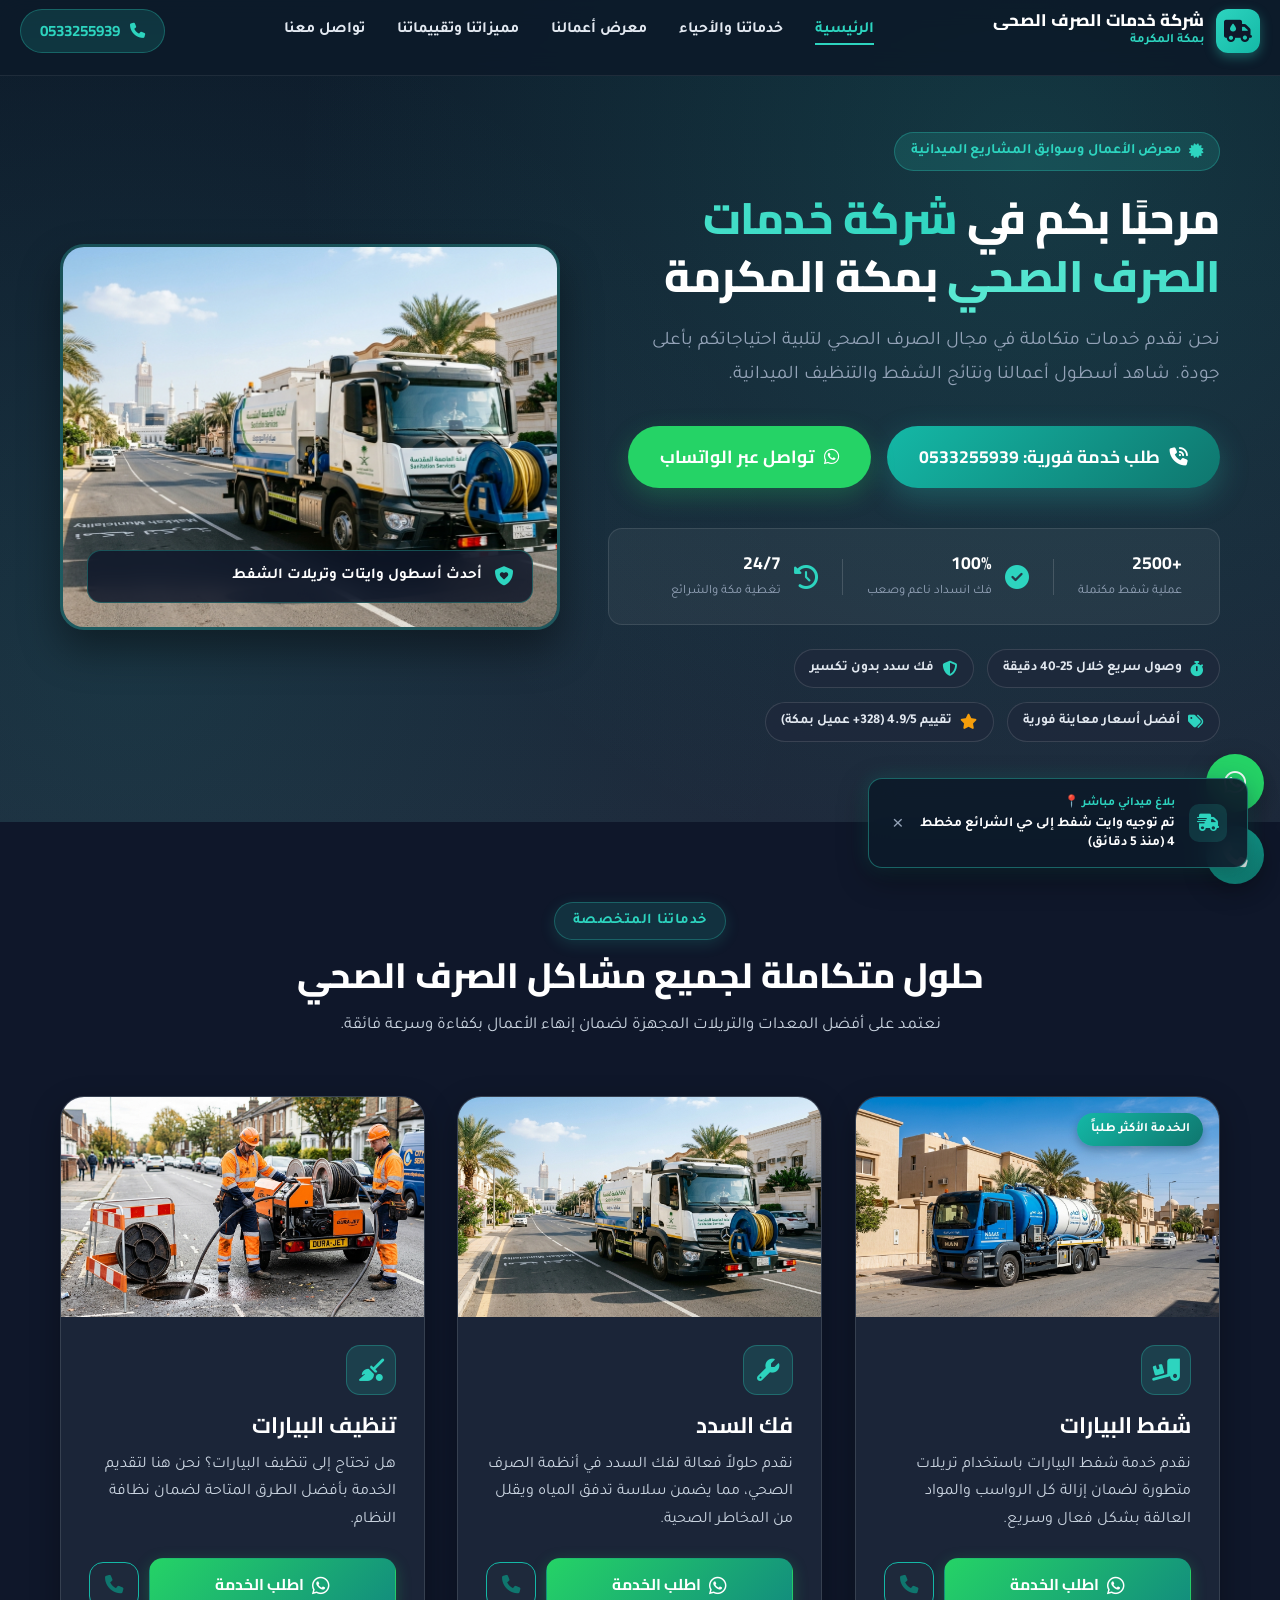
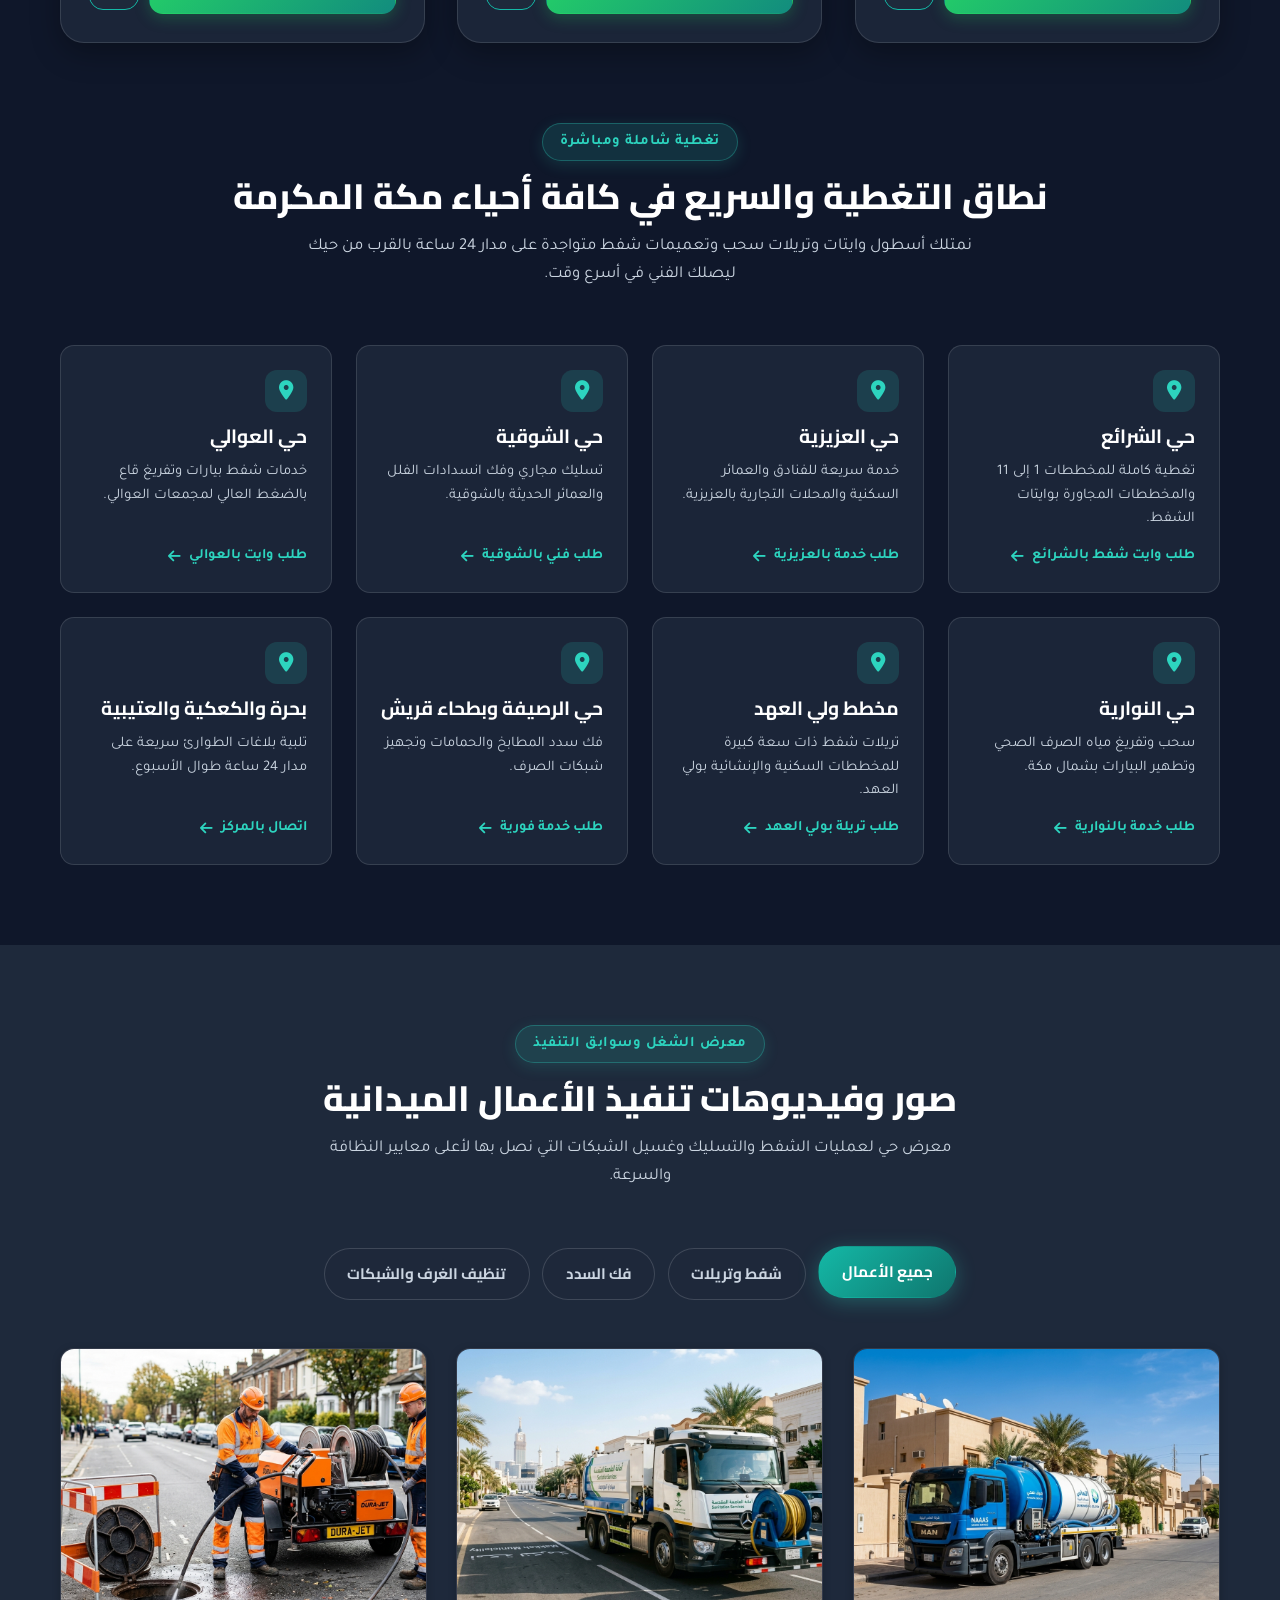
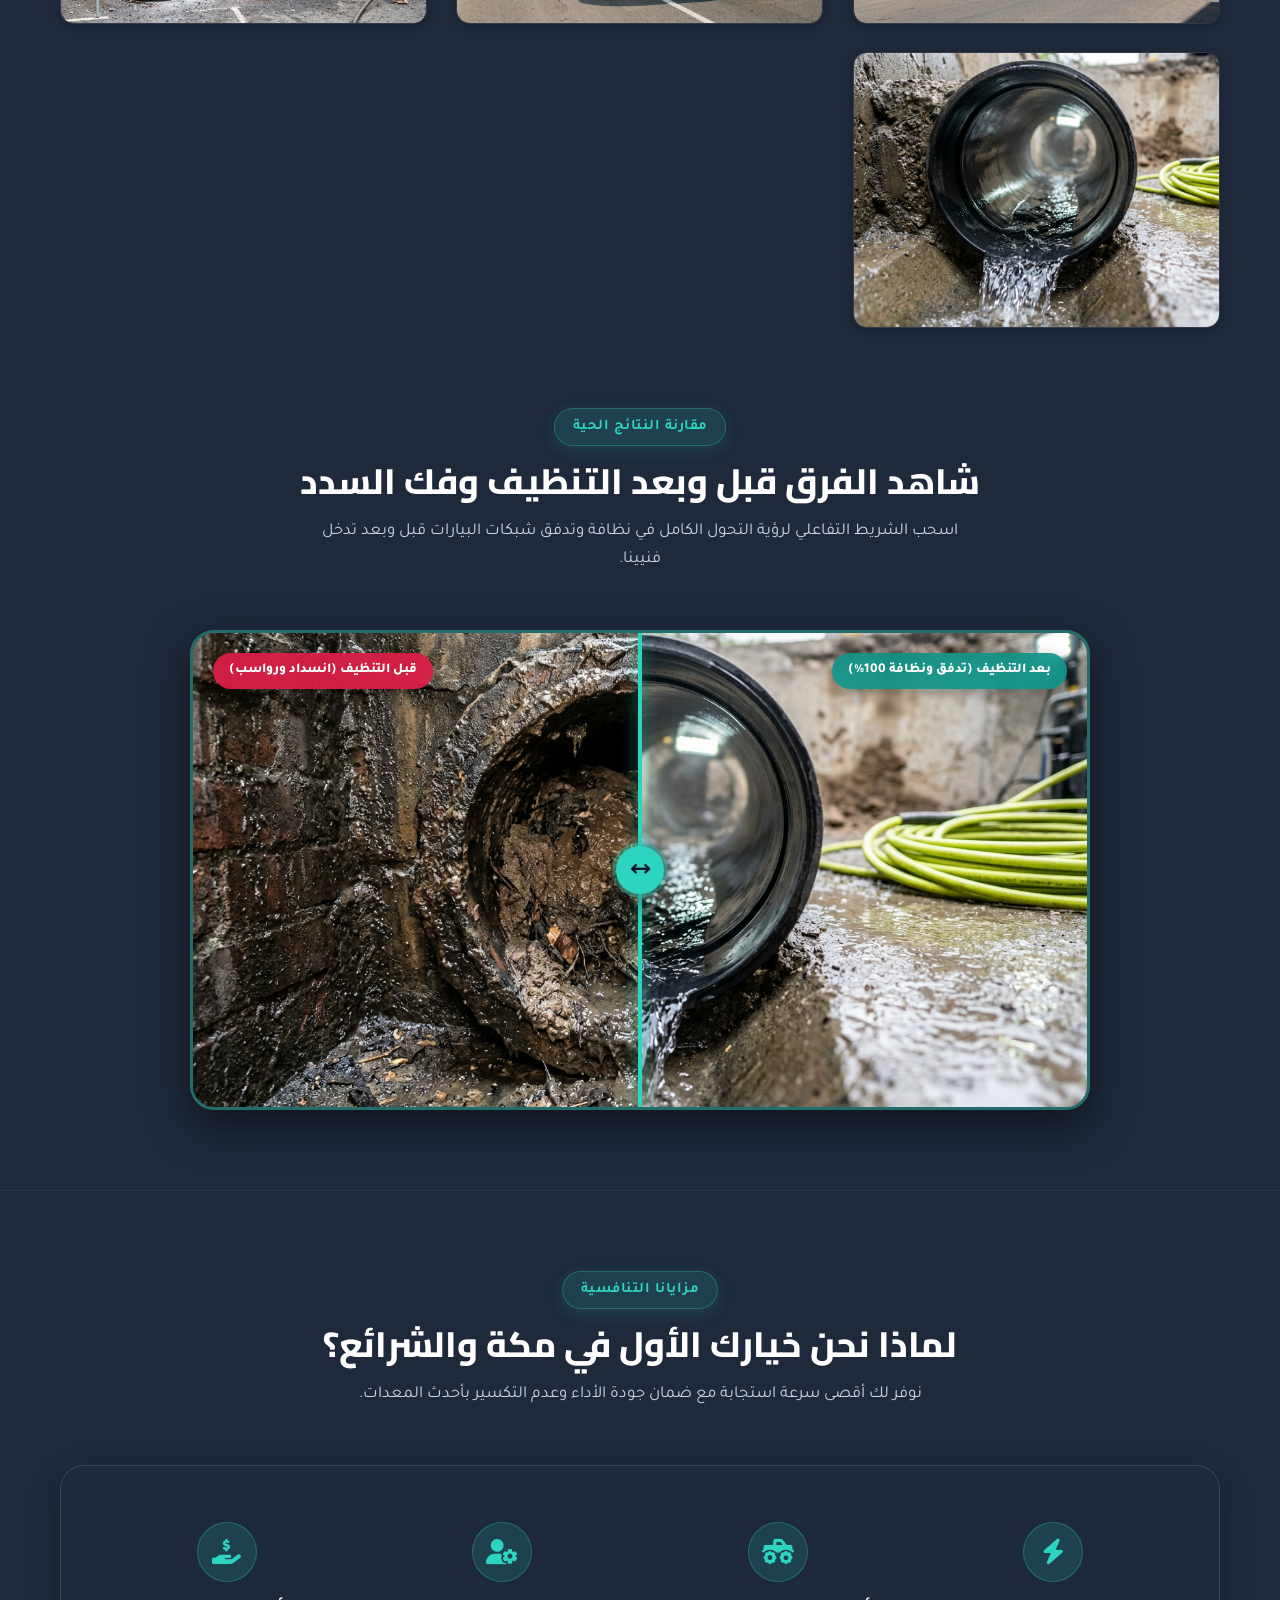
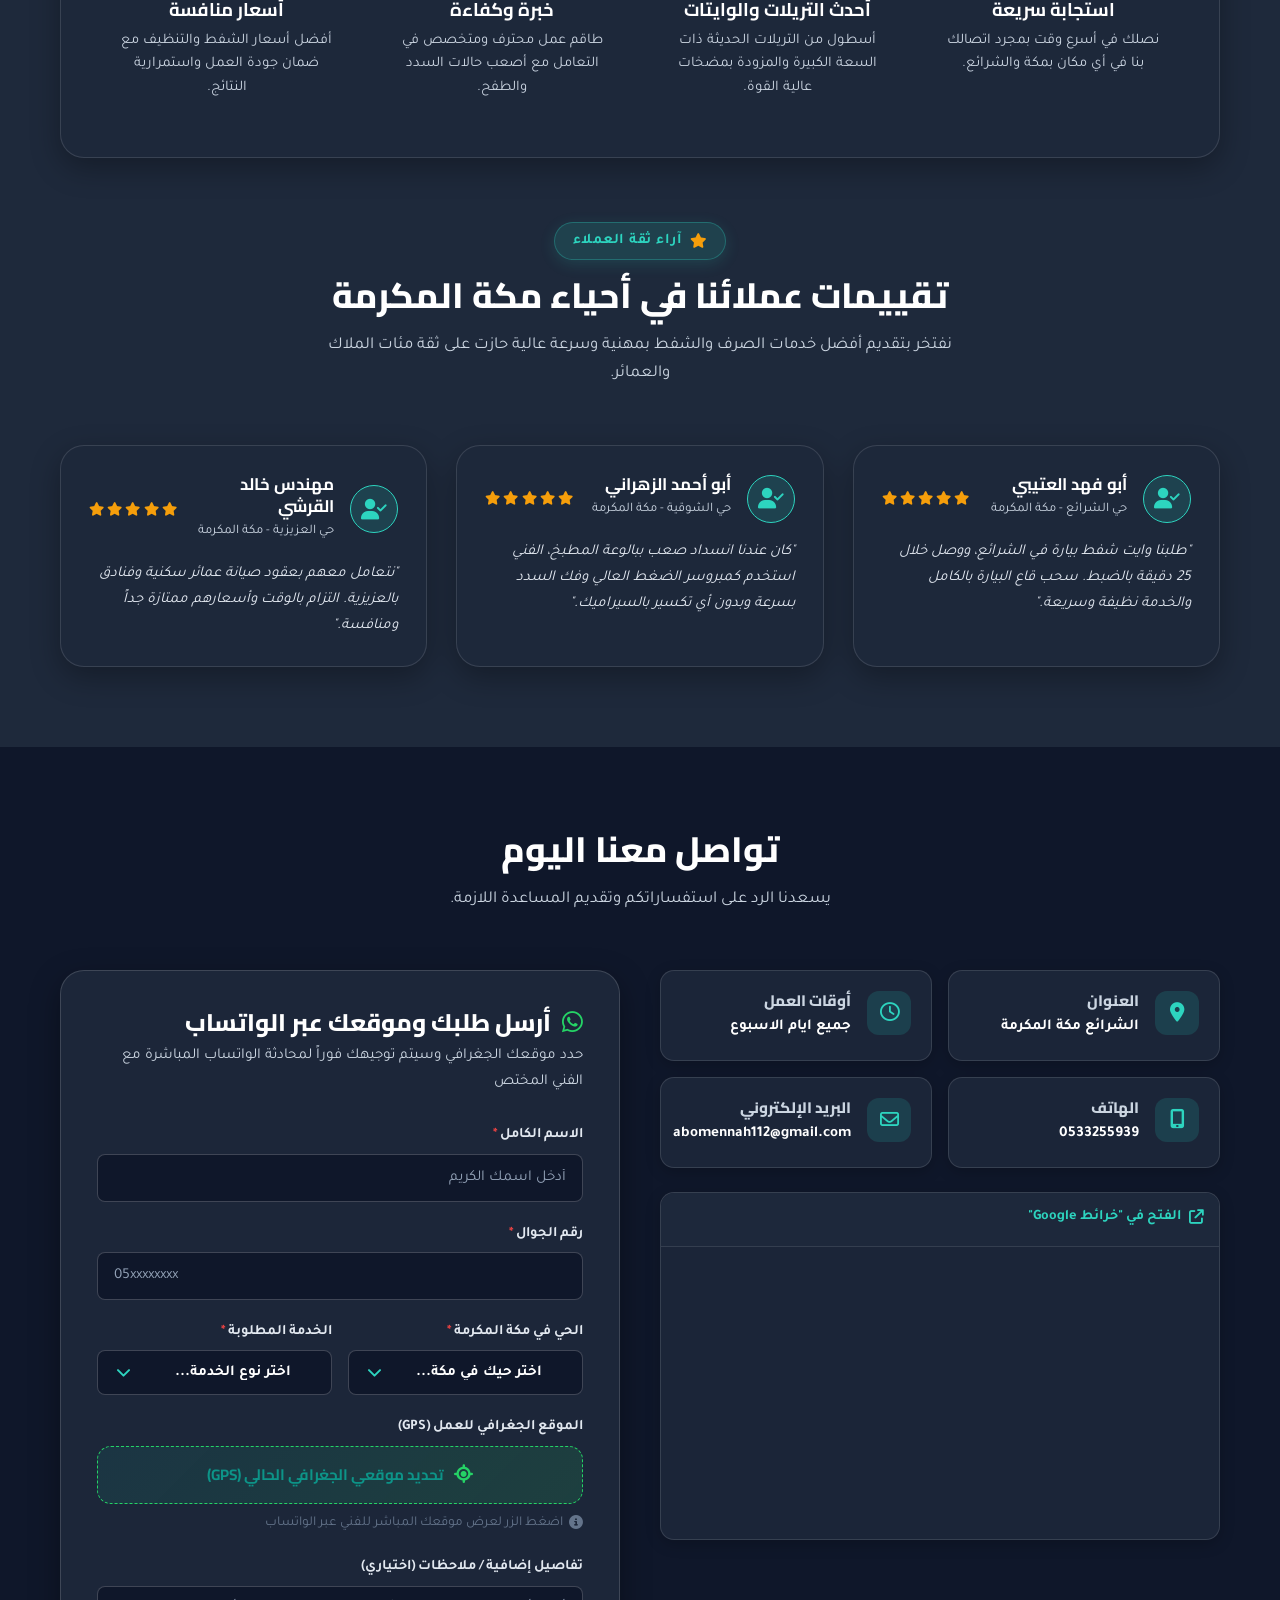
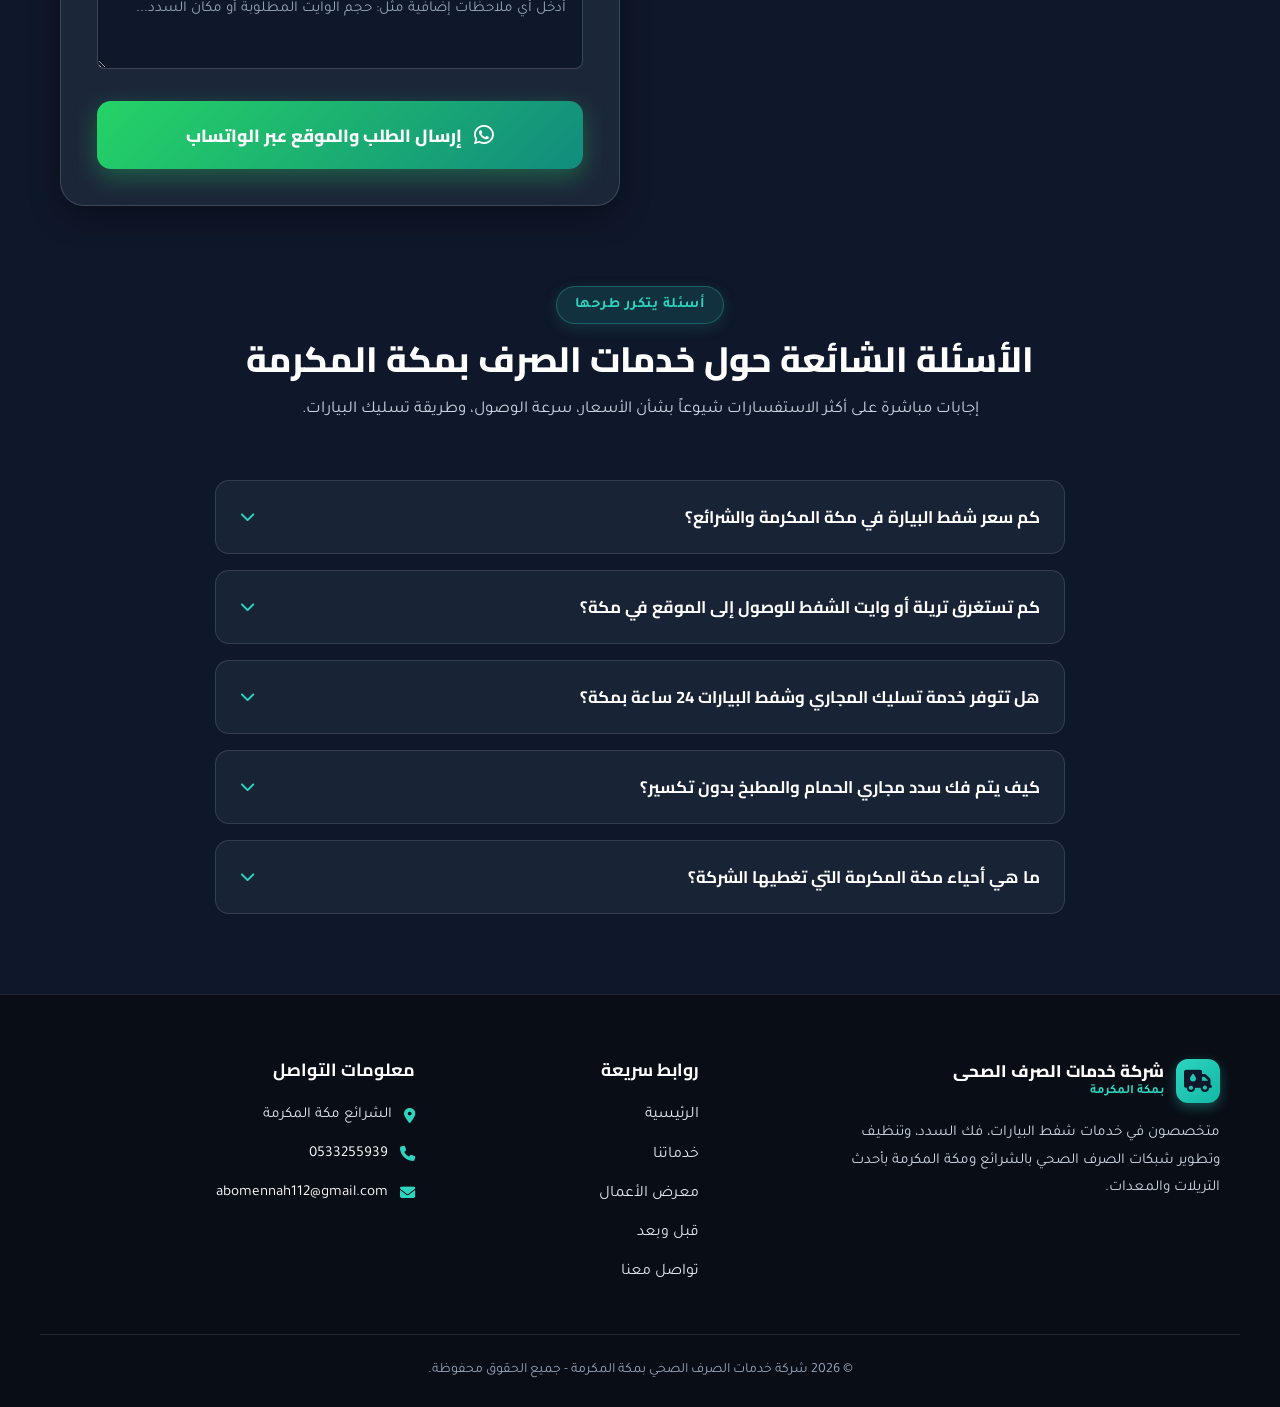
==== commit 57c843e6: "Restore latest working project files" ====
--- a/styles.css
+++ b/styles.css
@@ -2238,3 +2238,67 @@
 }
 
 
+
+
+/* Final responsive polish */
+:root { --bg-section-light: #1e293b; --header-height: 76px; }
+html, body { width: 100%; max-width: 100%; overflow-x: clip; }
+body.menu-open, body.modal-open { overflow: hidden; }
+button, input, textarea, select { max-width: 100%; }
+button:focus-visible, a:focus-visible, input:focus-visible, textarea:focus-visible, select:focus-visible { outline: 3px solid rgba(94,234,212,.8); outline-offset: 3px; }
+.navbar { min-height: var(--header-height); padding-top: max(.55rem, env(safe-area-inset-top)); padding-bottom: .55rem; }
+.nav-container { width: min(100%, 1320px); min-width: 0; }
+.brand, .nav-actions, .nav-menu, .nav-list, .brand-text { min-width: 0; }
+.brand-title, .brand-sub { overflow: hidden; text-overflow: ellipsis; }
+.mobile-toggle { width: 44px; height: 44px; flex: 0 0 44px; align-items: center; justify-content: center; border-radius: 12px; transition: background-color var(--transition-fast), color var(--transition-fast), transform .16s ease-out; }
+.mobile-toggle:hover, .mobile-toggle:active { background: rgba(45,212,191,.15); color: var(--brand-cyan); }
+.mobile-toggle:active, .btn:active, .filter-btn:active, .float-btn:active { transform: scale(.97); }
+.hero-section { min-width: 0; padding-top: calc(var(--header-height) + 3.5rem); }
+.hero-container, .contact-wrapper, .footer-container, .services-grid, .portfolio-grid, .districts-grid, .info-cards, .features-grid, .reviews-grid { min-width: 0; }
+.hero-container > *, .contact-wrapper > *, .footer-container > *, .services-grid > *, .portfolio-grid > *, .districts-grid > *, .info-cards > *, .features-grid > *, .reviews-grid > * { min-width: 0; }
+.hero-title, .section-title, .card-title, .faq-question, .footer-contact p, .footer-links a { overflow-wrap: anywhere; }
+.hero-img, .portfolio-item img, .service-card img, .review-card img { max-width: 100%; }
+.faq-question { min-height: 68px; text-align: right; }
+.faq-question span, .faq-question strong { min-width: 0; flex: 1; }
+.faq-answer { overflow-wrap: anywhere; }
+.form-row-2col { grid-template-columns: repeat(2, minmax(0, 1fr)); }
+.form-group input, .form-group textarea, .form-group select, .form-select { min-width: 0; }
+.floating-actions { left: auto; right: max(1rem, env(safe-area-inset-right)); bottom: max(1rem, env(safe-area-inset-bottom)); }
+.float-tooltip { left: auto; right: 70px; }
+.toast { width: min(calc(100% - 2rem), 540px); text-align: center; justify-content: center; }
+@media (max-width: 992px) { .nav-list { gap: 1.25rem; } .hero-container { gap: 2rem; } }
+@media (max-width: 768px) {
+  .nav-container { padding-inline: .85rem; }
+  .nav-menu { top: 0; right: 0; bottom: 0; width: min(84vw, 320px); max-width: 100%; padding: calc(var(--header-height) + 1.25rem) 1.25rem 2rem; transform: translateX(110%); transition: transform .26s cubic-bezier(.23,1,.32,1); overflow-y: auto; overscroll-behavior: contain; }
+  .nav-menu.active { right: 0; transform: translateX(0); }
+  .nav-list { align-items: stretch; gap: .35rem; }
+  .nav-link { display: block; padding: .85rem 1rem; border-radius: 10px; }
+  .nav-link:hover, .nav-link.active { background: rgba(45,212,191,.1); }
+  .nav-link::after { display: none; }
+  .hero-section { padding-top: calc(var(--header-height) + 2.5rem); }
+  .hero-title { font-size: clamp(1.65rem, 6vw, 2.2rem); }
+  .hero-subtitle { font-size: 1rem; }
+  .form-row-2col { grid-template-columns: 1fr; }
+}
+@media (max-width: 576px) {
+  .container { padding-inline: .85rem; }
+  .navbar .brand { gap: .5rem; }
+  .brand-icon { width: 40px; height: 40px; font-size: 1.2rem; }
+  .brand-title { font-size: .9rem; }
+  .brand-sub { font-size: .68rem; }
+  .nav-actions { gap: .35rem; }
+  .hero-section { padding-bottom: 3rem; }
+  .hero-stats { width: 100%; }
+  .faq-accordion { margin-top: 1.75rem; gap: .75rem; }
+  .faq-question { min-height: 62px; padding: 1rem; font-size: .95rem; }
+  .faq-answer { padding-inline: 1rem !important; }
+  .lightbox-modal { padding: .75rem; }
+  .lightbox-caption { padding: .8rem 1rem; font-size: .95rem; }
+  .float-tooltip { display: none; }
+}
+@media (prefers-reduced-motion: reduce) { .ambient-glow, .glow-pulse, .pulse-glow { animation: none; } }
+
+
+/* Portfolio filter transition state */
+.portfolio-item { transition: opacity .24s ease, transform .24s ease, visibility .24s ease; }
+.portfolio-item.is-filtered-out { opacity: 0; transform: scale(.96); pointer-events: none; }
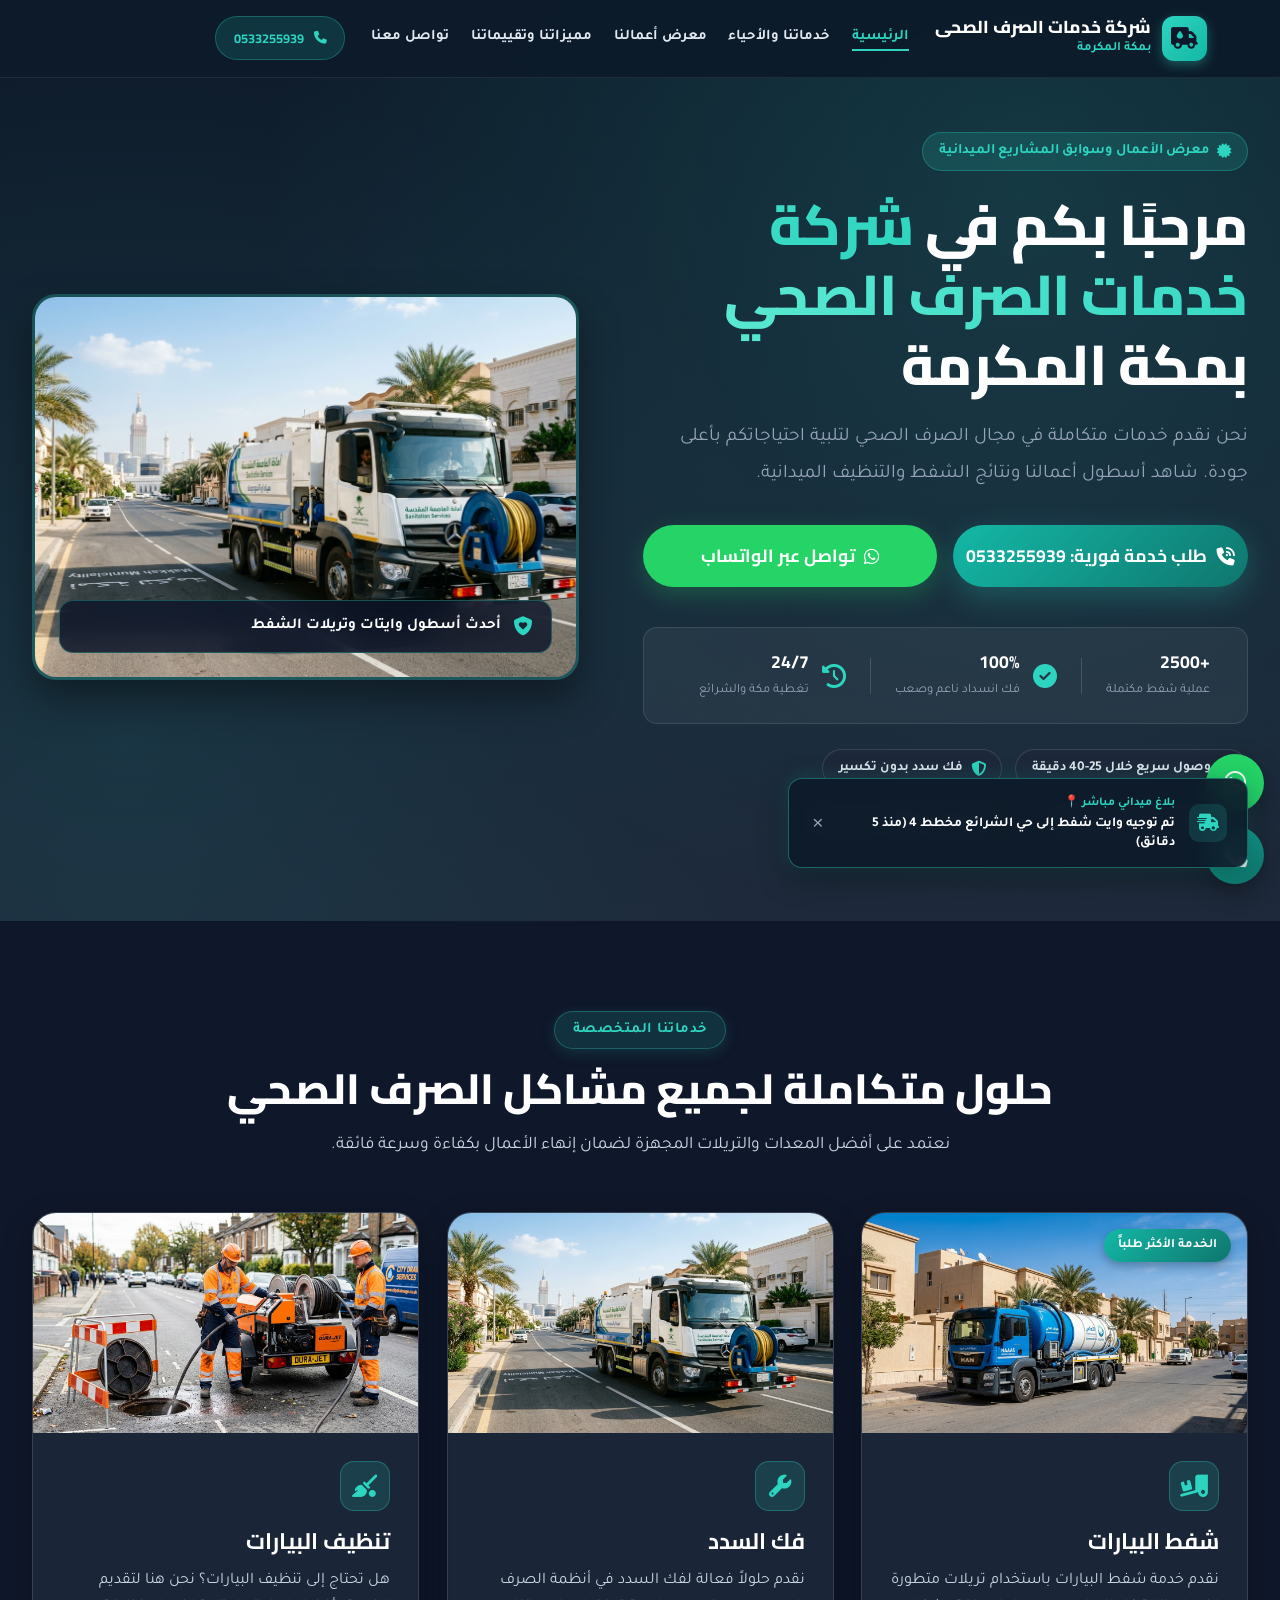
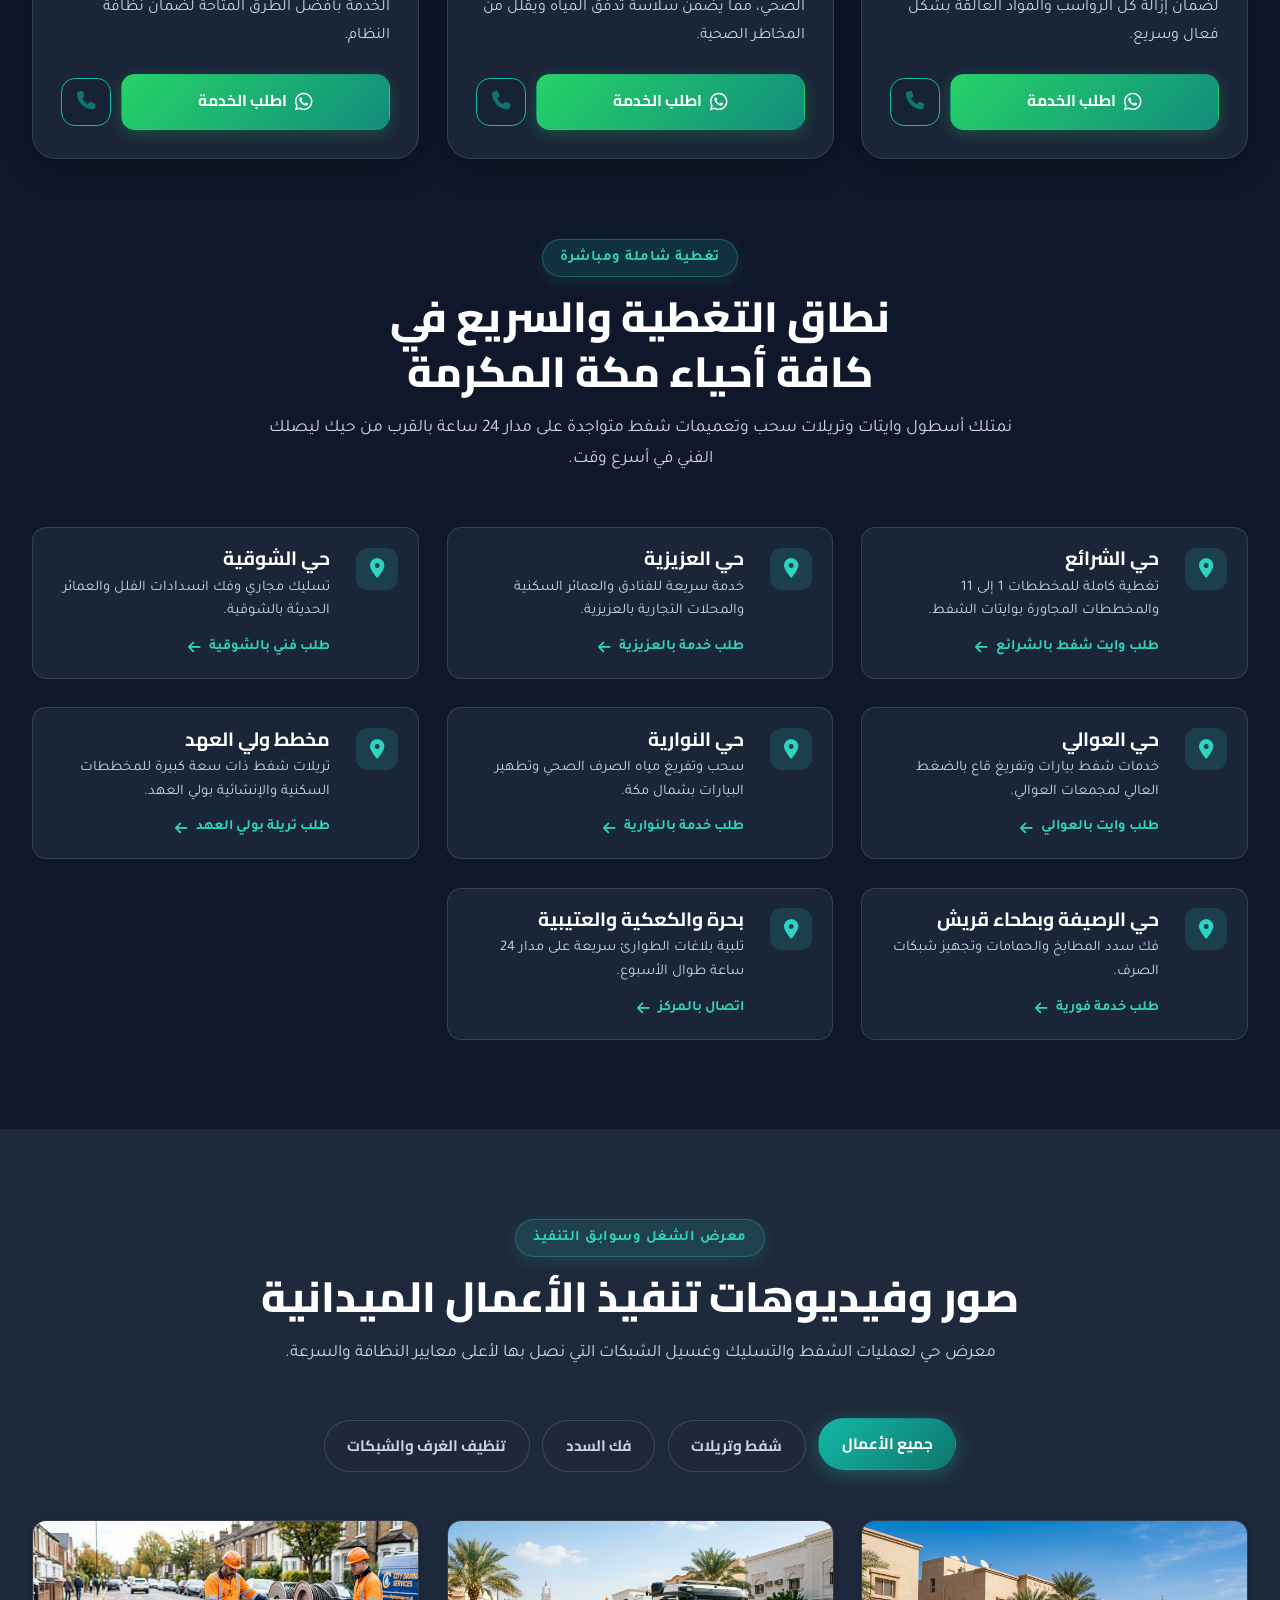
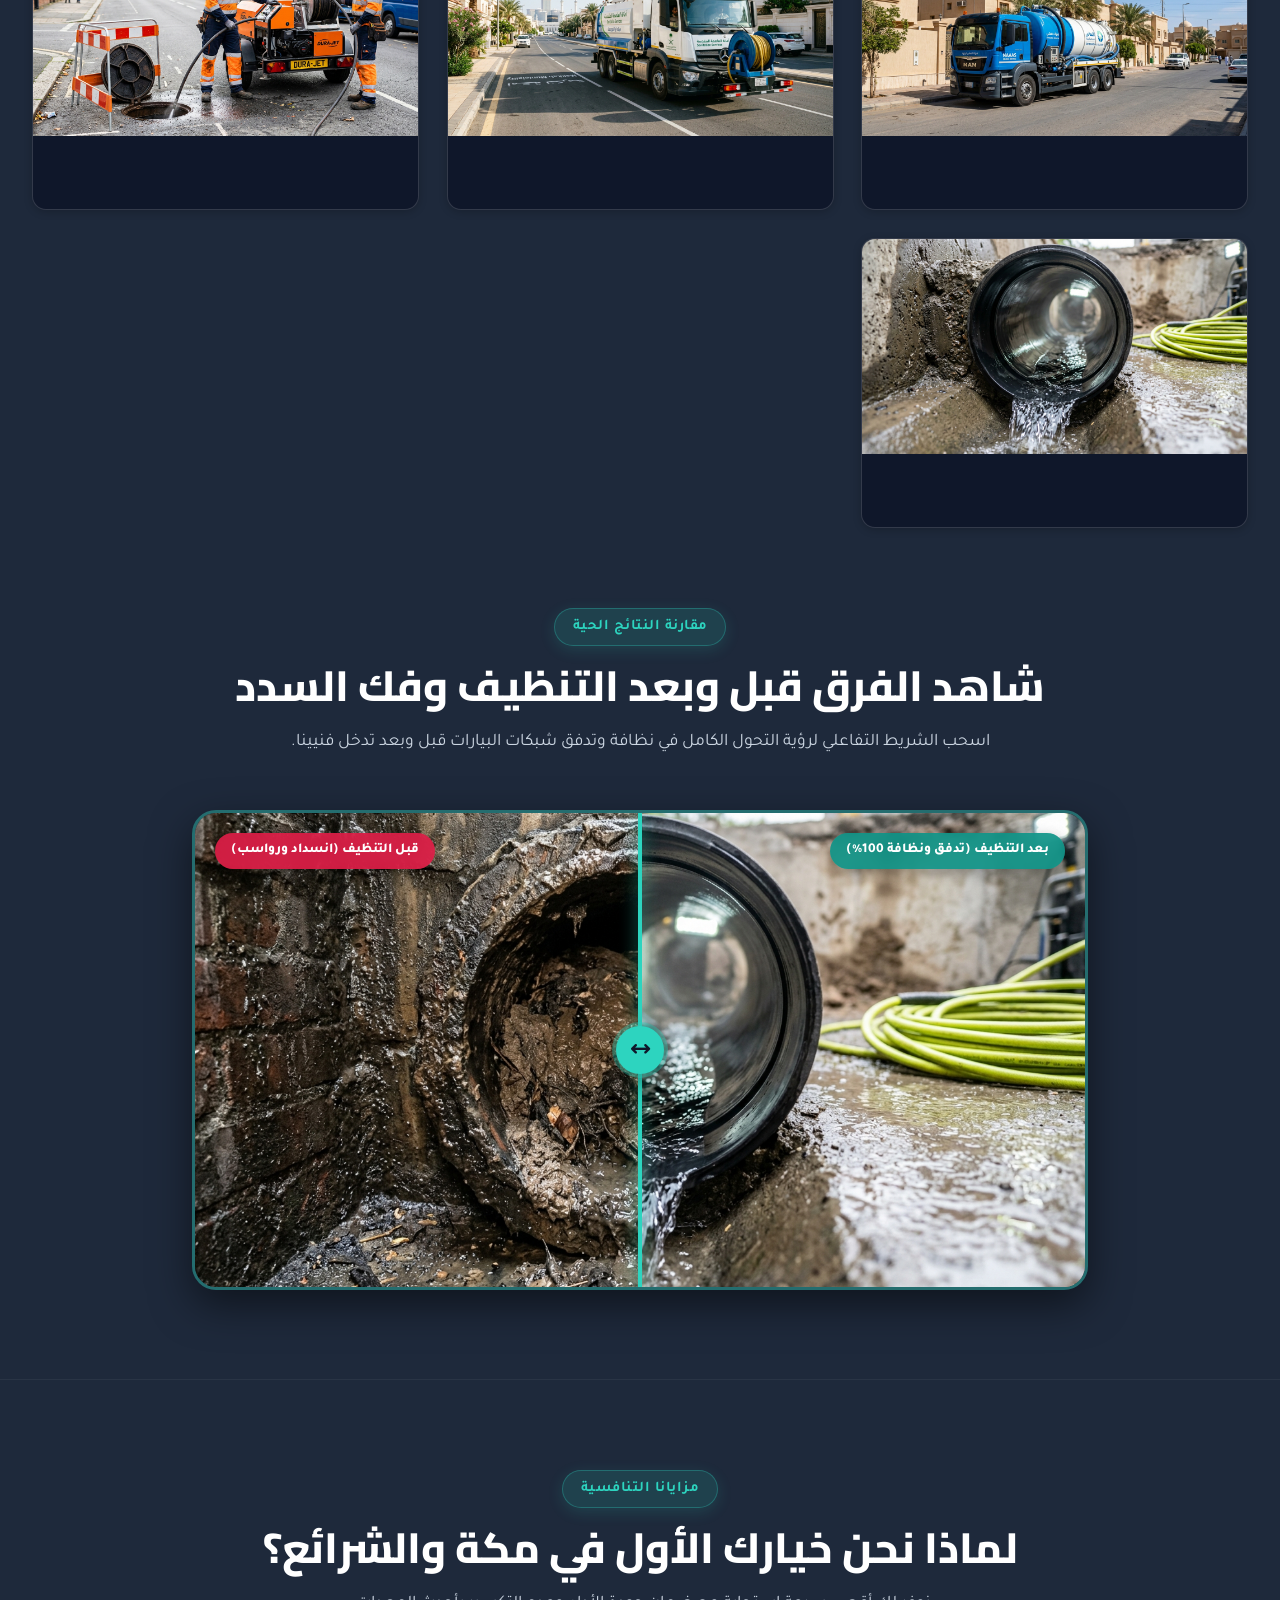
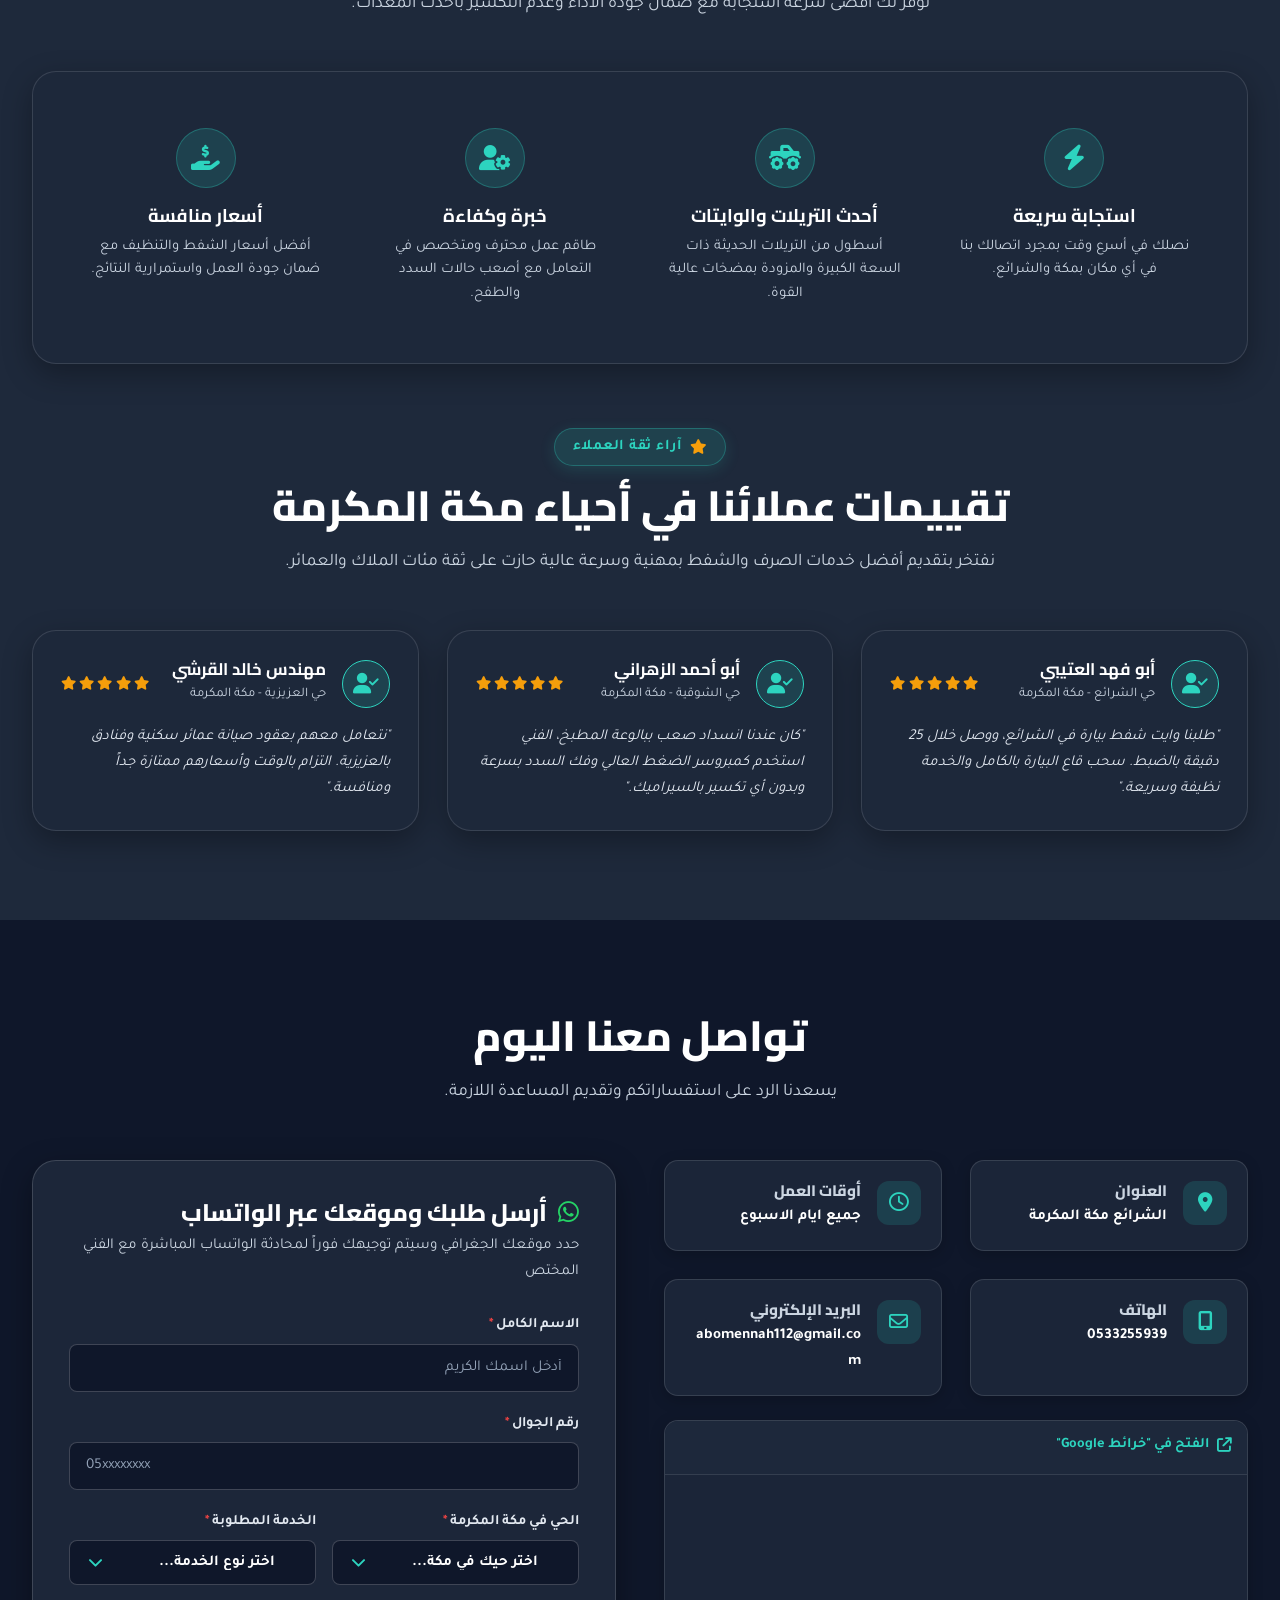
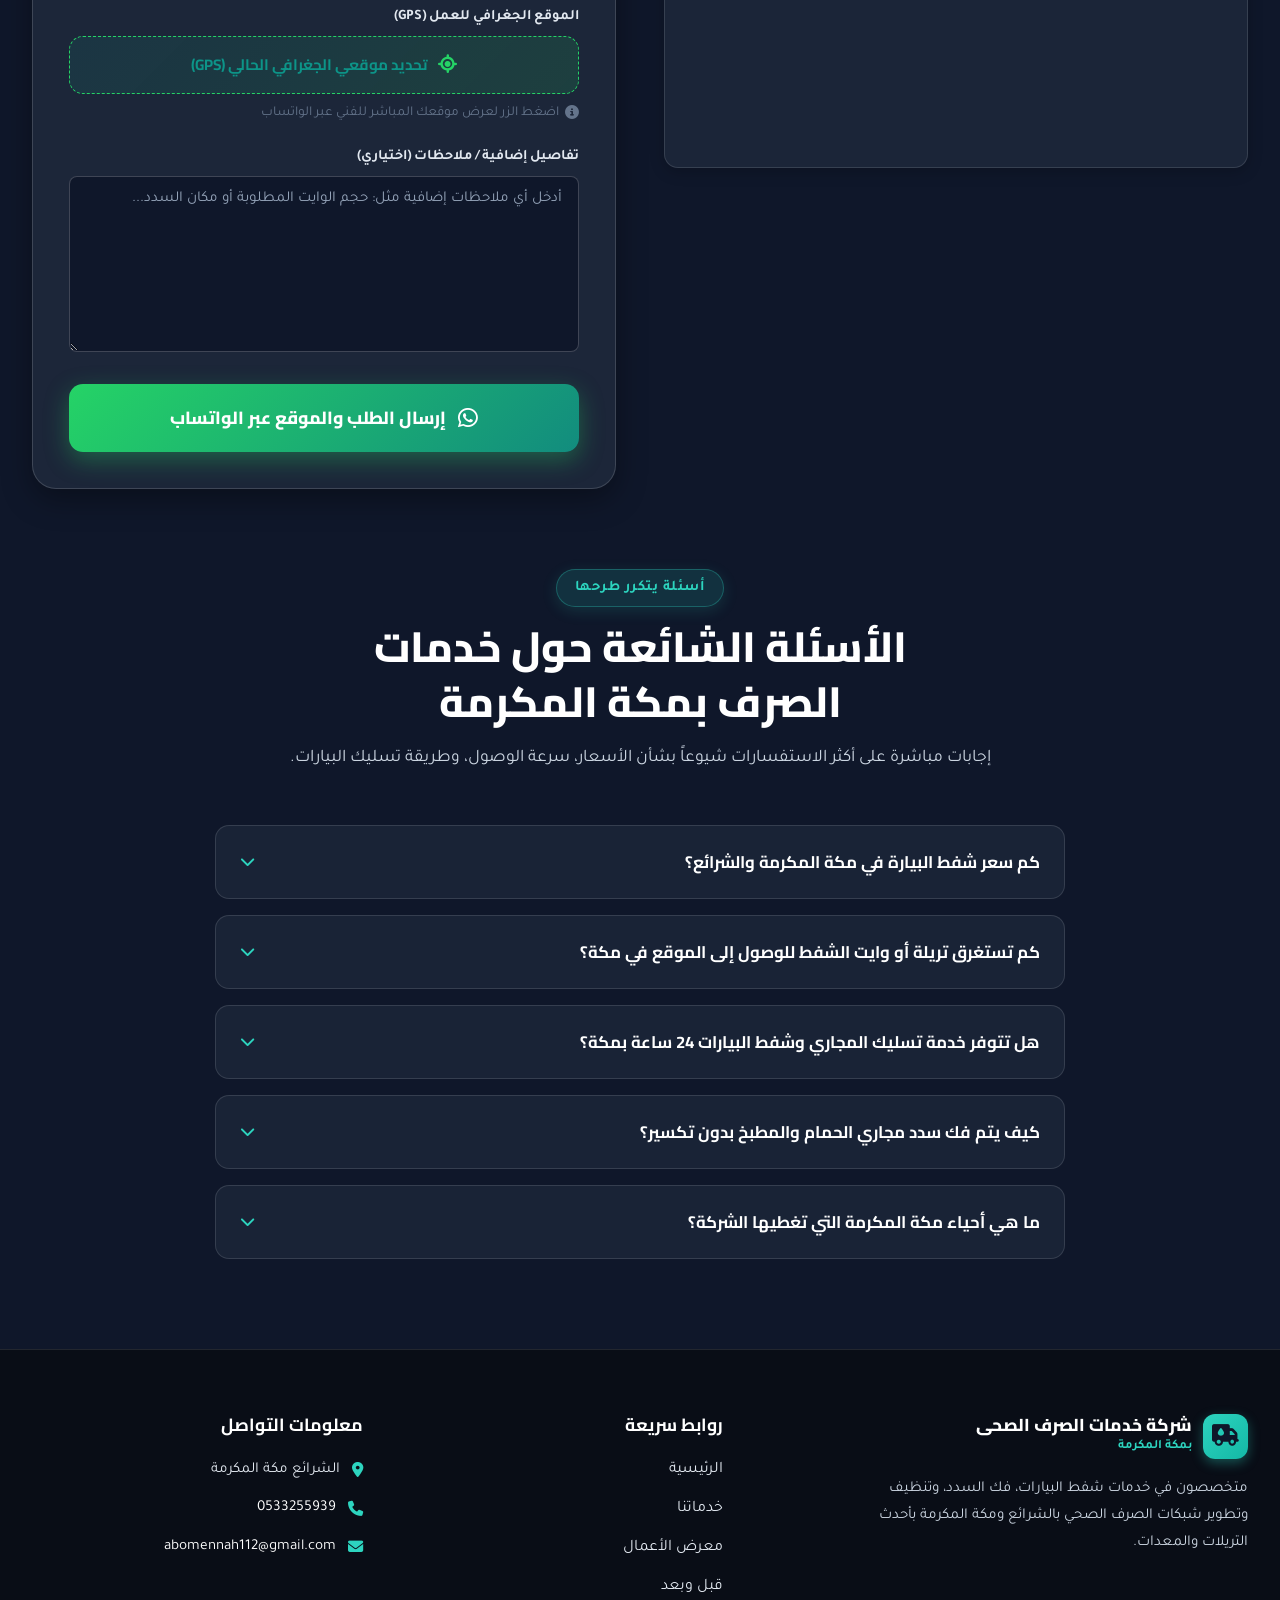
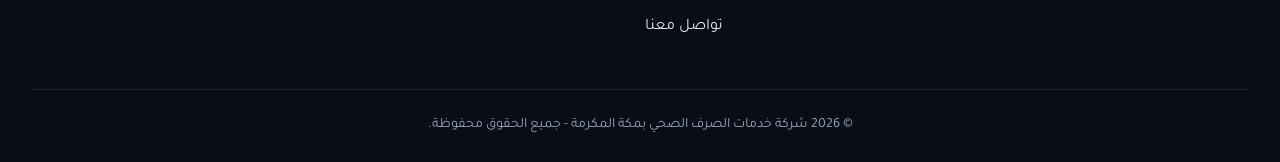
==== commit 40bb8b75: "Fix desktop navbar visibility and cache bust styles" ====
--- a/index.html
+++ b/index.html
@@ -165,7 +165,7 @@
     <link rel="stylesheet" href="https://cdnjs.cloudflare.com/ajax/libs/font-awesome/6.5.1/css/all.min.css">
 
     <!-- Custom CSS -->
-    <link rel="stylesheet" href="styles.css">
+    <link rel="stylesheet" href="styles.css?v=navbar-final-1">
 </head>
 <body>
 
--- a/styles.css
+++ b/styles.css
@@ -2302,3 +2302,535 @@
 /* Portfolio filter transition state */
 .portfolio-item { transition: opacity .24s ease, transform .24s ease, visibility .24s ease; }
 .portfolio-item.is-filtered-out { opacity: 0; transform: scale(.96); pointer-events: none; }
+
+/* ======================================================================
+   Final responsive hardening and accessibility polish
+   ====================================================================== */
+:root {
+    --bg-section-light: #172235;
+    --content-gutter: clamp(1rem, 3vw, 1.5rem);
+}
+
+html,
+body {
+    width: 100%;
+    max-width: 100%;
+    overflow-x: clip;
+}
+
+body.menu-open,
+body.modal-open {
+    overflow: hidden;
+}
+
+.container {
+    width: min(100%, 1200px);
+    padding-inline: var(--content-gutter);
+}
+
+.navbar {
+    min-height: 72px;
+    padding-top: max(0.65rem, env(safe-area-inset-top));
+}
+
+.nav-container,
+.brand,
+.nav-actions,
+.nav-menu,
+.nav-list,
+.hero-content,
+.hero-visual,
+.brand-text {
+    min-width: 0;
+}
+
+.brand { flex: 1 1 auto; }
+.brand-title,
+.brand-sub { overflow: hidden; text-overflow: ellipsis; }
+
+.mobile-toggle {
+    position: relative;
+    z-index: 1001;
+    min-width: 44px;
+    min-height: 44px;
+    display: inline-flex;
+    align-items: center;
+    justify-content: center;
+}
+
+.nav-menu { z-index: 999; }
+.mobile-overlay { z-index: 998; }
+.btn, button, a { -webkit-tap-highlight-color: transparent; }
+.btn:active, button:active, .float-btn:active { transform: scale(0.97); }
+
+.form-group input,
+.form-group textarea,
+.form-select,
+button,
+.btn { max-width: 100%; }
+
+.form-group textarea { resize: vertical; min-height: 120px; }
+.districts-section,
+.faq-section,
+.reviews-section { isolation: isolate; }
+.district-card,
+.faq-item,
+.review-card,
+.info-card,
+.contact-form-panel { min-width: 0; }
+.faq-question span,
+.faq-answer p,
+.district-card p,
+.review-text { overflow-wrap: anywhere; }
+
+.faq-question:focus-visible,
+.nav-link:focus-visible,
+.btn:focus-visible,
+.mobile-toggle:focus-visible,
+.lightbox-close:focus-visible,
+.district-link:focus-visible {
+    outline: 3px solid var(--brand-cyan);
+    outline-offset: 3px;
+}
+
+.live-dispatch-ticker { max-width: min(460px, calc(100vw - 2rem)); }
+
+@media (max-width: 768px) {
+    .nav-container { gap: 0.5rem; }
+    .nav-actions { flex: 0 0 auto; gap: 0.35rem; }
+    .nav-menu {
+        width: min(300px, 86vw);
+        padding: 5.5rem 1.25rem 2rem;
+        overflow-y: auto;
+        overscroll-behavior: contain;
+    }
+    .nav-list { align-items: stretch; }
+    .nav-link { display: block; padding: 0.7rem 0.25rem; }
+    .hero-section { padding-top: 7rem; }
+    .hero-trust-bar { justify-content: center; }
+    .hero-stats { width: 100%; }
+    .contact-form-panel,
+    .features-box { padding-inline: 1rem; }
+    .live-dispatch-ticker {
+        right: 1rem;
+        left: 1rem;
+        bottom: 1rem;
+        max-width: none;
+    }
+}
+
+@media (max-width: 576px) {
+    .container { padding-inline: 1rem; }
+    .section-header { max-width: 100%; }
+    .hero-title {
+        font-size: clamp(1.55rem, 7vw, 1.95rem);
+        overflow-wrap: anywhere;
+    }
+    .hero-subtitle { font-size: 1rem; }
+    .floating-actions { left: auto; }
+    .ba-slider-container { height: clamp(220px, 62vw, 300px); }
+    .lightbox-modal { padding: 1rem; }
+    .lightbox-content img { max-height: 62vh; }
+    .toast {
+        width: calc(100vw - 2rem);
+        justify-content: center;
+        text-align: center;
+        border-radius: var(--radius-md);
+    }
+}
+
+@media (max-width: 380px) {
+    .brand-icon { width: 38px; height: 38px; font-size: 1.15rem; }
+    .brand-title { font-size: 0.82rem; }
+    .brand-sub { font-size: 0.68rem; }
+    .btn-call-header { width: 36px; height: 36px; }
+}
+
+@media (prefers-reduced-motion: reduce) {
+    .ambient-glow,
+    .glow-pulse,
+    .pulse-glow { animation: none; }
+}
+
+/* Horizontal district cards: icon rail + content column, responsive without overflow */
+.districts-grid {
+    grid-template-columns: repeat(2, minmax(0, 1fr));
+    gap: 1rem;
+}
+
+.district-card {
+    display: grid;
+    grid-template-columns: 3.25rem minmax(0, 1fr);
+    grid-template-areas:
+        "icon title"
+        "icon text"
+        "icon link";
+    align-items: start;
+    column-gap: 1rem;
+    row-gap: 0.35rem;
+    min-height: 9.25rem;
+    padding: 1.15rem 1.25rem;
+}
+
+.district-card .district-icon {
+    grid-area: icon;
+    align-self: start;
+    margin-top: 0.1rem;
+}
+
+.district-card h3 {
+    grid-area: title;
+    align-self: center;
+    margin: 0;
+}
+
+.district-card p {
+    grid-area: text;
+    margin: 0;
+}
+
+.district-card .district-link {
+    grid-area: link;
+    align-self: end;
+    margin-top: 0.35rem;
+}
+
+@media (max-width: 768px) {
+    .districts-grid {
+        grid-template-columns: minmax(0, 1fr);
+        gap: 0.85rem;
+    }
+
+    .district-card {
+        grid-template-columns: 2.9rem minmax(0, 1fr);
+        min-height: 0;
+        padding: 1rem;
+        column-gap: 0.8rem;
+    }
+
+    .district-card .district-icon {
+        width: 2.9rem;
+        height: 2.9rem;
+    }
+}
+
+@media (max-width: 380px) {
+    .district-card {
+        grid-template-columns: 2.6rem minmax(0, 1fr);
+        padding: 0.85rem;
+        column-gap: 0.65rem;
+    }
+
+    .district-card .district-icon {
+        width: 2.6rem;
+        height: 2.6rem;
+        font-size: 1rem;
+    }
+}
+
+/* Professional navbar auto-layout */
+.navbar {
+    --nav-inline-padding: clamp(1rem, 3vw, 2.25rem);
+    padding-block: 0.65rem;
+}
+
+.nav-container {
+    width: min(100% - (2 * var(--nav-inline-padding)), 1320px);
+    min-height: 3.5rem;
+    display: grid;
+    grid-template-columns: minmax(12rem, 1fr) auto minmax(12rem, 1fr);
+    align-items: center;
+    gap: clamp(1rem, 2vw, 2.5rem);
+}
+
+.brand {
+    justify-self: end;
+    min-width: 0;
+    max-width: 100%;
+    gap: 0.7rem;
+}
+
+.brand-icon {
+    width: clamp(2.5rem, 3.5vw, 2.85rem);
+    height: clamp(2.5rem, 3.5vw, 2.85rem);
+    flex: 0 0 auto;
+    font-size: clamp(1.15rem, 1.8vw, 1.35rem);
+}
+
+.brand-text {
+    min-width: 0;
+    text-align: right;
+}
+
+.brand-title {
+    font-size: clamp(0.9rem, 1.35vw, 1.08rem);
+}
+
+.brand-sub {
+    font-size: clamp(0.68rem, 1vw, 0.8rem);
+}
+
+.nav-menu {
+    justify-self: center;
+    min-width: 0;
+}
+
+.nav-list {
+    gap: clamp(0.8rem, 1.7vw, 2rem);
+    justify-content: center;
+}
+
+.nav-link {
+    font-size: clamp(0.82rem, 1.15vw, 0.98rem);
+}
+
+.nav-actions {
+    justify-self: start;
+    min-width: 0;
+    gap: 0.65rem;
+}
+
+.btn-call-header {
+    min-height: 2.75rem;
+    padding-inline: clamp(0.75rem, 1.4vw, 1.2rem);
+    font-size: clamp(0.78rem, 1vw, 0.95rem);
+}
+
+/* Hamburger is intentionally phone-only. */
+.mobile-toggle {
+    display: none;
+}
+
+@media (max-width: 1100px) and (min-width: 769px) {
+    .nav-container {
+        grid-template-columns: minmax(10rem, 1fr) auto minmax(9rem, 1fr);
+        gap: 1rem;
+    }
+
+    .nav-list { gap: 0.85rem; }
+    .nav-link { font-size: 0.82rem; }
+    .brand-title { font-size: 0.9rem; }
+    .btn-call-header { padding-inline: 0.7rem; }
+}
+
+@media (max-width: 768px) {
+    .navbar { padding-block: 0.5rem; }
+
+    .nav-container {
+        width: min(100% - 1.7rem, 1320px);
+        min-height: 3.25rem;
+        display: flex;
+        justify-content: space-between;
+        gap: 0.5rem;
+    }
+
+    .brand {
+        order: 1;
+        flex: 1 1 auto;
+        justify-self: auto;
+        min-width: 0;
+    }
+
+    .nav-actions {
+        order: 2;
+        flex: 0 0 auto;
+        justify-self: auto;
+    }
+
+    .nav-menu { order: 3; }
+
+    .mobile-toggle {
+        display: inline-flex;
+        width: 2.75rem;
+        height: 2.75rem;
+        min-width: 2.75rem;
+        min-height: 2.75rem;
+        padding: 0;
+    }
+}
+
+@media (max-width: 380px) {
+    .nav-container { width: min(100% - 1.2rem, 1320px); }
+    .brand { gap: 0.45rem; }
+    .brand-title { font-size: 0.78rem; }
+    .brand-sub { font-size: 0.62rem; }
+    .btn-call-header { width: 2.6rem; height: 2.6rem; padding: 0; }
+    .btn-call-header span { display: none; }
+    .mobile-toggle { width: 2.6rem; height: 2.6rem; min-width: 2.6rem; min-height: 2.6rem; }
+}
+
+/* =====================================================================
+   Site-wide professional Auto Layout system
+   ===================================================================== */
+:root {
+    --layout-max: 1320px;
+    --layout-gutter: clamp(0.85rem, 3vw, 2rem);
+    --section-space: clamp(3.5rem, 7vw, 6rem);
+    --layout-gap: clamp(1rem, 2.2vw, 2rem);
+}
+
+*, *::before, *::after { box-sizing: border-box; }
+html { overflow-x: hidden; }
+body { min-width: 320px; overflow-x: hidden; }
+img, video, iframe, svg { max-width: 100%; }
+button, input, textarea, select { max-width: 100%; }
+
+.container {
+    width: min(calc(100% - (2 * var(--layout-gutter))), var(--layout-max));
+    max-width: var(--layout-max);
+    margin-inline: auto;
+    padding-inline: 0;
+}
+
+section:not(.hero-section) {
+    padding-block: var(--section-space);
+}
+
+.section-header {
+    width: min(100%, 58rem);
+    margin-inline: auto;
+    margin-bottom: clamp(2rem, 4vw, 3.5rem);
+}
+
+.section-title {
+    max-width: 100%;
+    font-size: clamp(1.65rem, 3.3vw, 2.65rem);
+    line-height: 1.3;
+    text-wrap: balance;
+}
+
+.section-desc {
+    max-width: 48rem;
+    margin-inline: auto;
+    font-size: clamp(0.95rem, 1.4vw, 1.1rem);
+    line-height: 1.8;
+    text-wrap: pretty;
+}
+
+.hero-container {
+    grid-template-columns: minmax(0, 1.05fr) minmax(0, 0.95fr);
+    gap: clamp(2rem, 5vw, 5rem);
+}
+
+.hero-content, .hero-visual, .hero-image-wrapper,
+.card-content, .portfolio-card, .review-card,
+.contact-info-panel, .contact-form-panel, .footer-brand,
+.footer-links, .footer-contact { min-width: 0; }
+
+.hero-title {
+    font-size: clamp(2rem, 4.5vw, 3.5rem);
+    line-height: 1.25;
+    text-wrap: balance;
+}
+
+.hero-subtitle { max-width: 42rem; line-height: 1.9; }
+
+.hero-cta-group {
+    display: flex;
+    flex-wrap: wrap;
+    align-items: stretch;
+    gap: clamp(0.65rem, 1.4vw, 1rem);
+}
+
+.hero-cta-group .btn { flex: 1 1 15rem; min-width: min(100%, 15rem); }
+
+.services-grid,
+.portfolio-grid,
+.reviews-grid,
+.districts-grid {
+    grid-template-columns: repeat(auto-fit, minmax(min(100%, 19rem), 1fr));
+    gap: var(--layout-gap);
+    align-items: stretch;
+}
+
+.service-card, .portfolio-card, .review-card, .district-card, .info-card {
+    min-width: 0;
+    height: 100%;
+}
+
+.service-card, .review-card, .info-card { overflow-wrap: anywhere; }
+.service-card .card-content { display: flex; flex-direction: column; min-height: 0; }
+.service-card .card-actions { margin-top: auto; flex-wrap: wrap; }
+.service-card .card-actions .btn-card-wa { min-width: 0; }
+
+.portfolio-grid { align-items: stretch; }
+.portfolio-card img, .portfolio-item img {
+    display: block;
+    width: 100%;
+    height: auto;
+    object-fit: cover;
+}
+
+.ba-slider-container {
+    width: min(100%, 56rem);
+    height: clamp(17rem, 52vw, 30rem);
+}
+
+.contact-wrapper {
+    grid-template-columns: repeat(2, minmax(0, 1fr));
+    gap: clamp(1.5rem, 4vw, 3rem);
+    align-items: start;
+}
+
+.info-cards {
+    grid-template-columns: repeat(2, minmax(0, 1fr));
+    gap: var(--layout-gap);
+}
+
+.form-row-2col { grid-template-columns: repeat(2, minmax(0, 1fr)); }
+.form-group input, .form-group textarea, .form-group select, .form-select { width: 100%; }
+.form-group textarea { min-height: clamp(7rem, 16vw, 11rem); }
+
+.footer-container {
+    grid-template-columns: minmax(0, 1.5fr) repeat(2, minmax(0, 1fr));
+    gap: var(--layout-gap);
+}
+
+@media (max-width: 1100px) {
+    .hero-container { gap: 2rem; }
+    .nav-list { gap: 0.8rem; }
+    .services-grid, .portfolio-grid, .reviews-grid, .districts-grid { grid-template-columns: repeat(2, minmax(0, 1fr)); }
+}
+
+@media (max-width: 900px) {
+    .hero-container, .contact-wrapper { grid-template-columns: minmax(0, 1fr); }
+    .hero-content { text-align: center; }
+    .hero-subtitle { margin-inline: auto; }
+    .hero-cta-group { justify-content: center; }
+    .footer-container { grid-template-columns: repeat(2, minmax(0, 1fr)); }
+    .footer-brand { grid-column: 1 / -1; }
+}
+
+@media (max-width: 768px) {
+    :root { --layout-gutter: 0.9rem; --section-space: clamp(3rem, 10vw, 4.5rem); }
+    .services-grid, .portfolio-grid, .reviews-grid, .districts-grid { grid-template-columns: minmax(0, 1fr); }
+    .info-cards, .form-row-2col { grid-template-columns: minmax(0, 1fr); }
+    .hero-cta-group .btn { flex-basis: 100%; min-width: 0; }
+    .ba-slider-container { height: clamp(14rem, 72vw, 24rem); }
+    .floating-actions { right: max(0.75rem, env(safe-area-inset-right)); bottom: max(0.75rem, env(safe-area-inset-bottom)); }
+    .footer-container { grid-template-columns: minmax(0, 1fr); }
+    .footer-brand { grid-column: auto; }
+}
+
+@media (max-width: 480px) {
+    :root { --layout-gutter: 0.75rem; }
+    .section-title { font-size: clamp(1.45rem, 7vw, 1.9rem); }
+    .section-desc { font-size: 0.93rem; }
+    .card-actions { gap: 0.45rem; }
+    .card-actions .btn { flex: 1 1 100%; }
+    .btn-card-call-sq { width: 100%; }
+    .ba-slider-container { height: 13rem; border-width: 2px; }
+}
+
+@media (prefers-reduced-motion: reduce) {
+    html { scroll-behavior: auto; }
+}
+
+/* Final visibility lock: hamburger only on phone-sized viewports */
+@media (min-width: 769px) {
+    .mobile-toggle { display: none !important; visibility: hidden !important; }
+}
+
+@media (max-width: 768px) {
+    .mobile-toggle { display: inline-flex !important; visibility: visible !important; }
+}
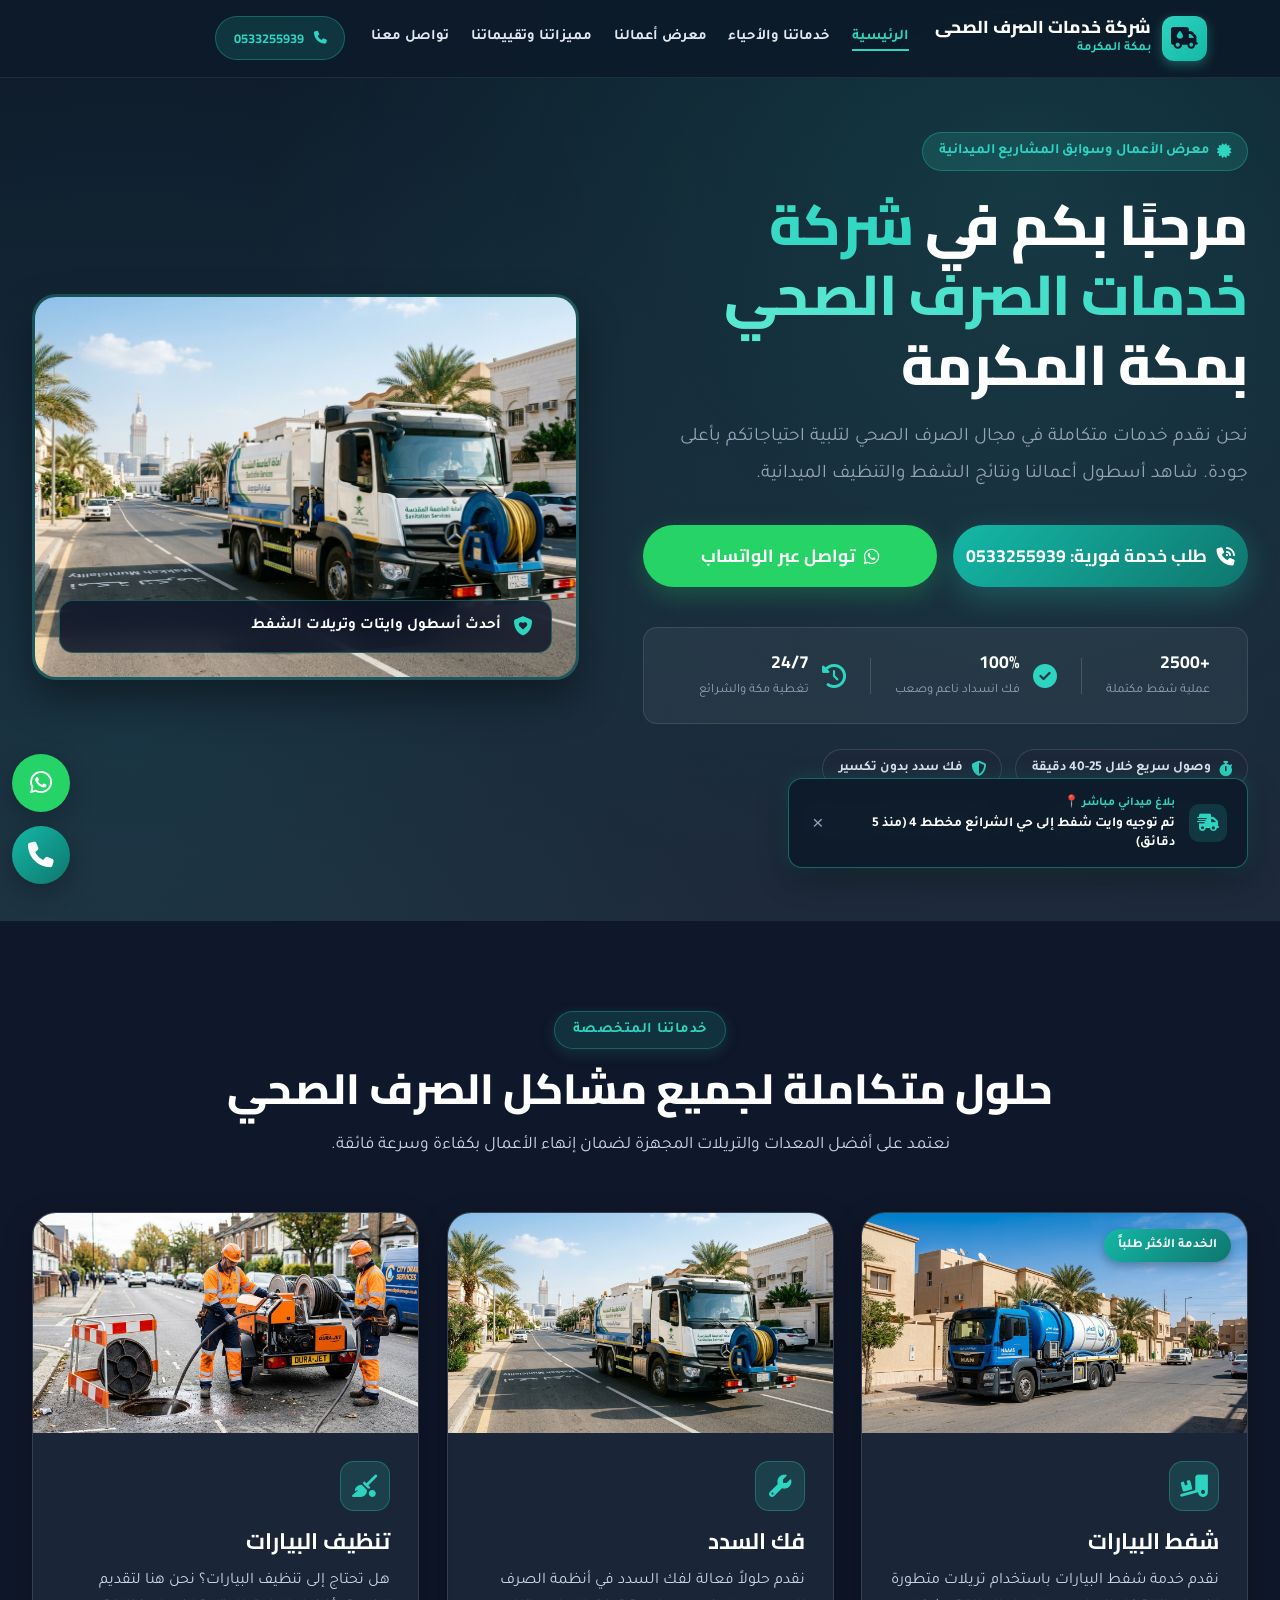
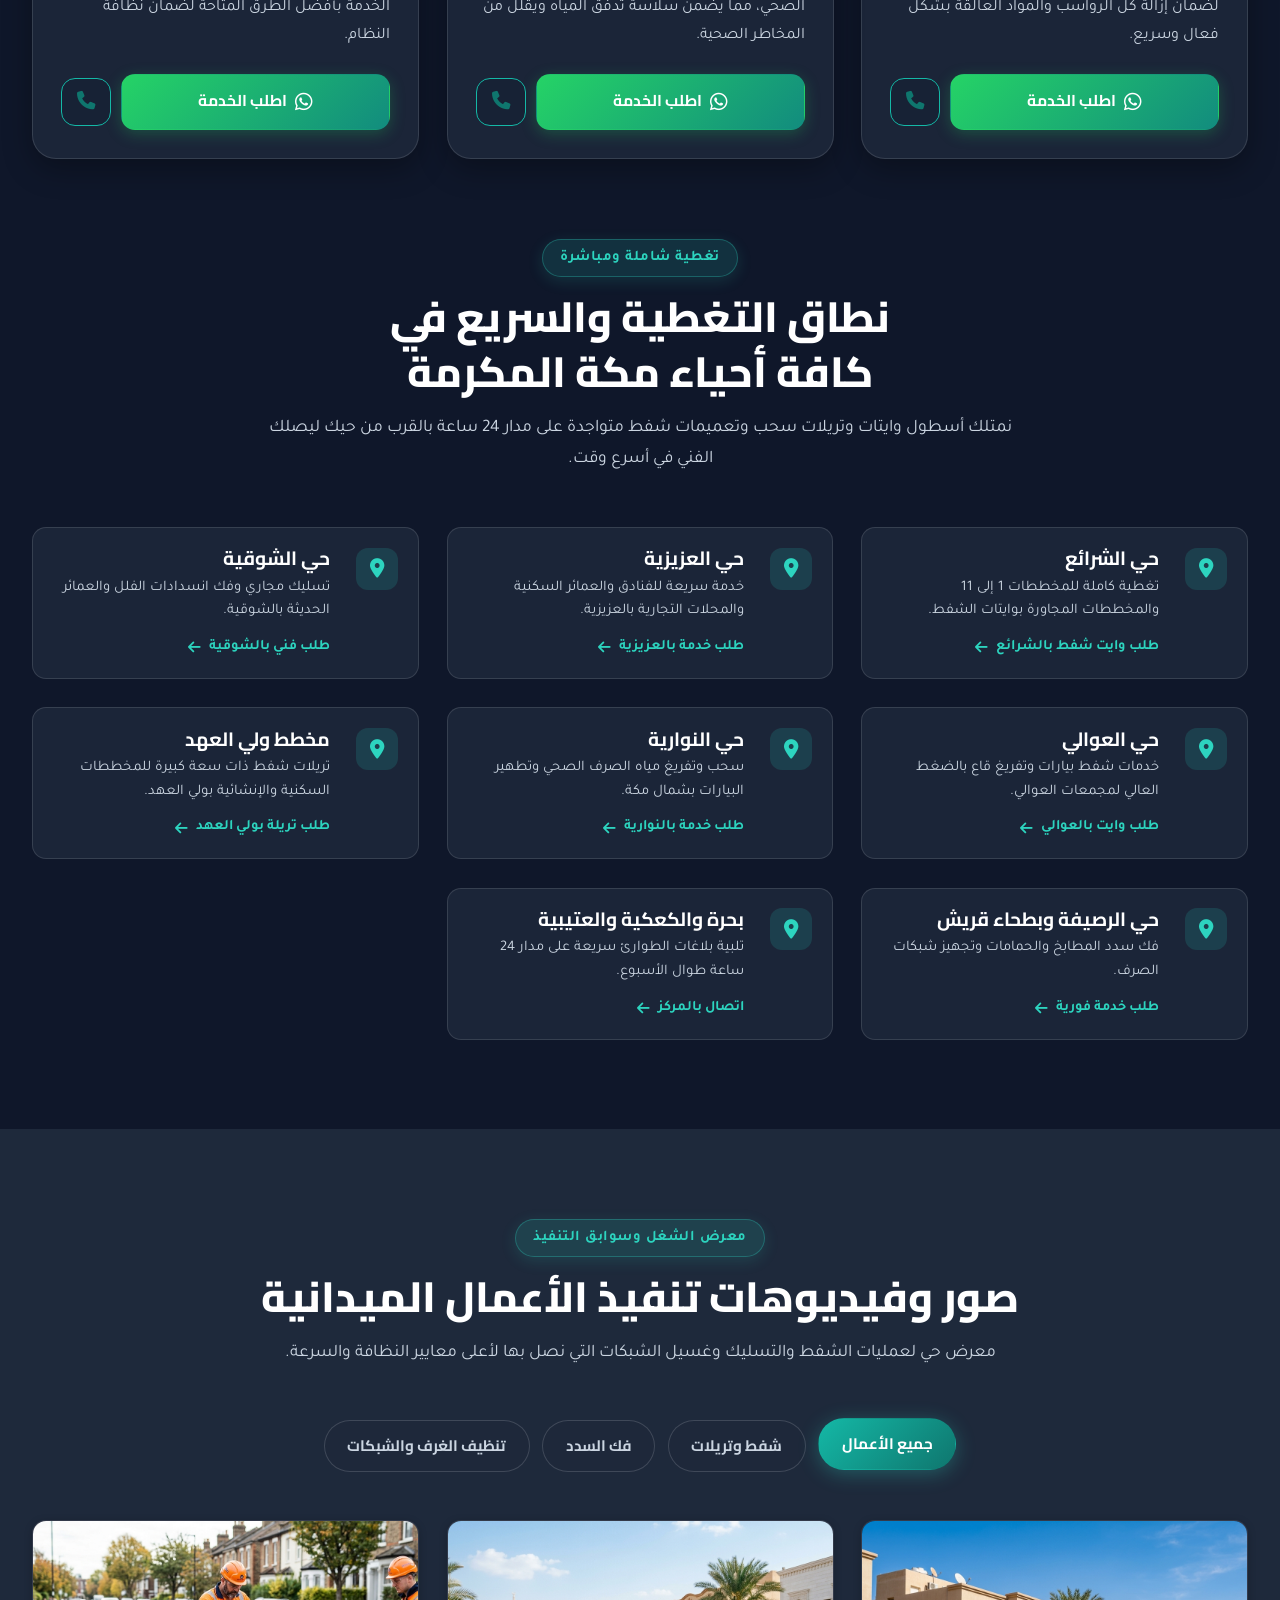
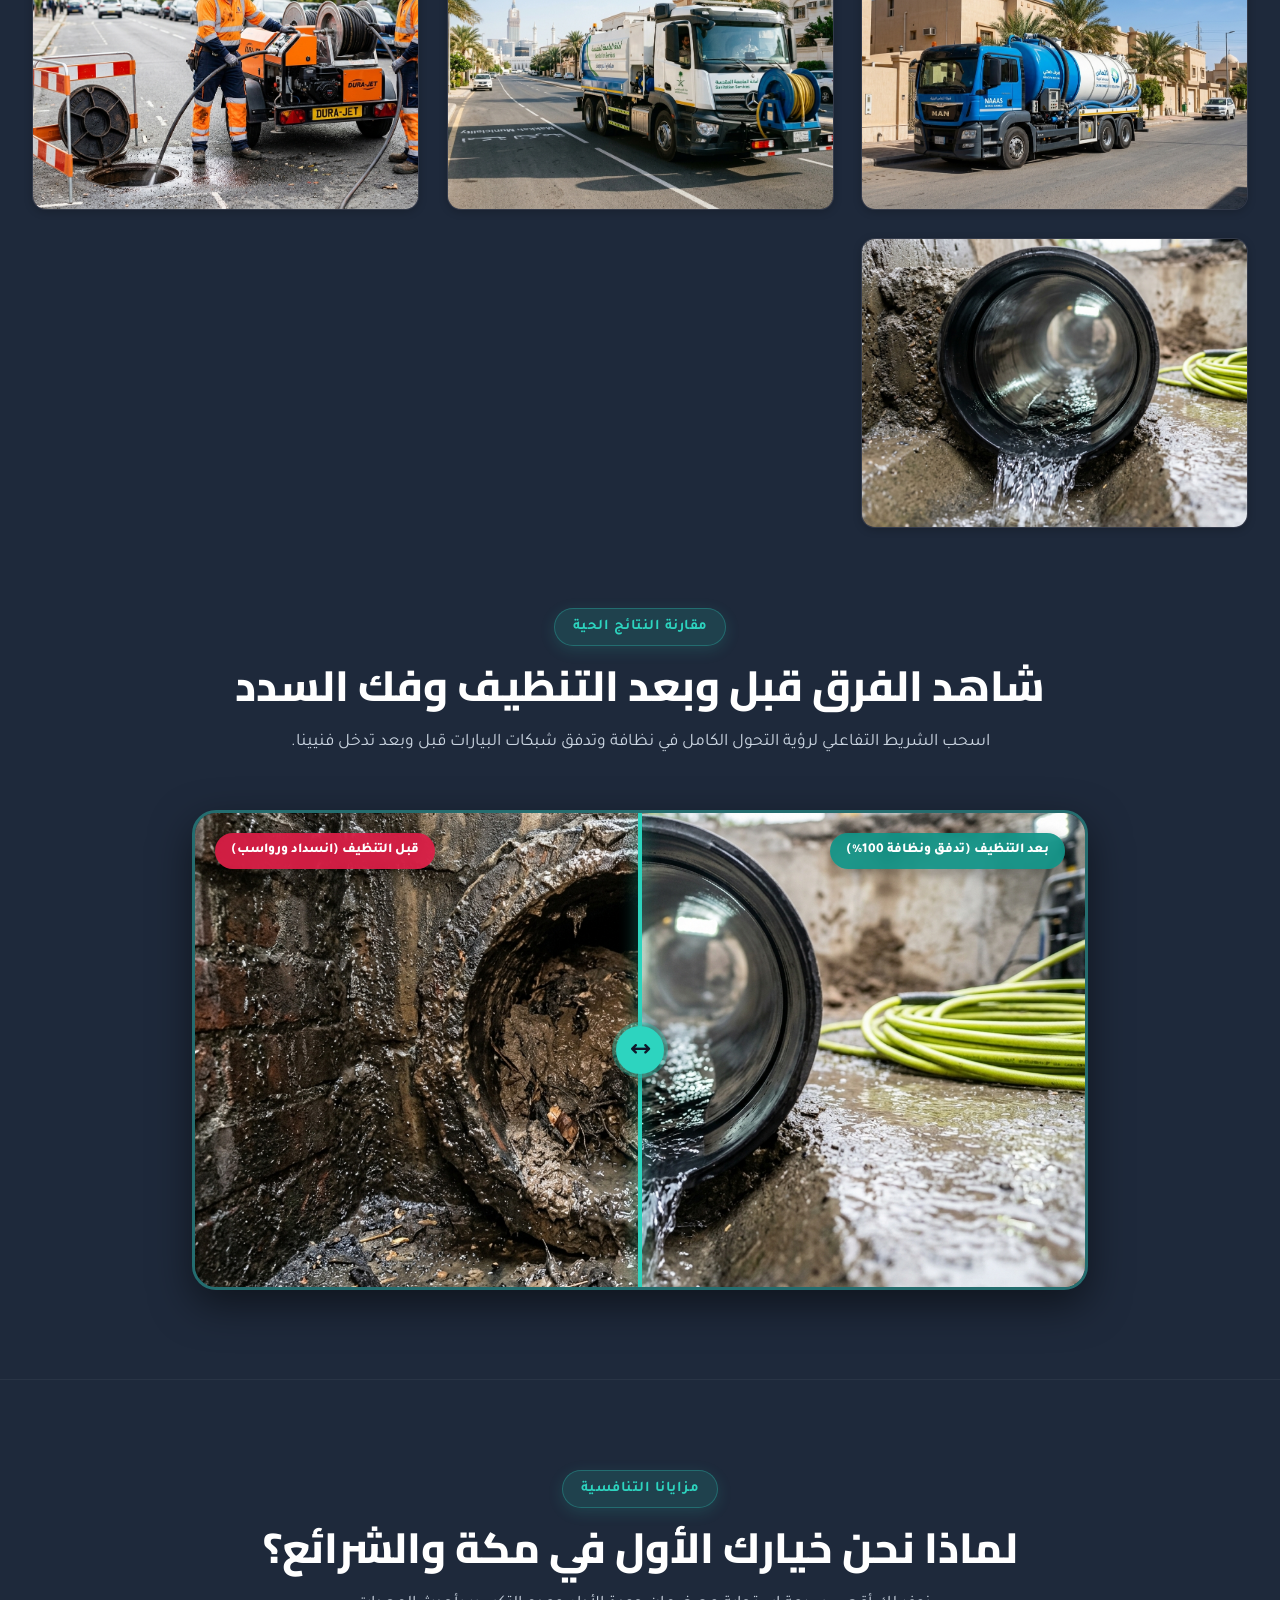
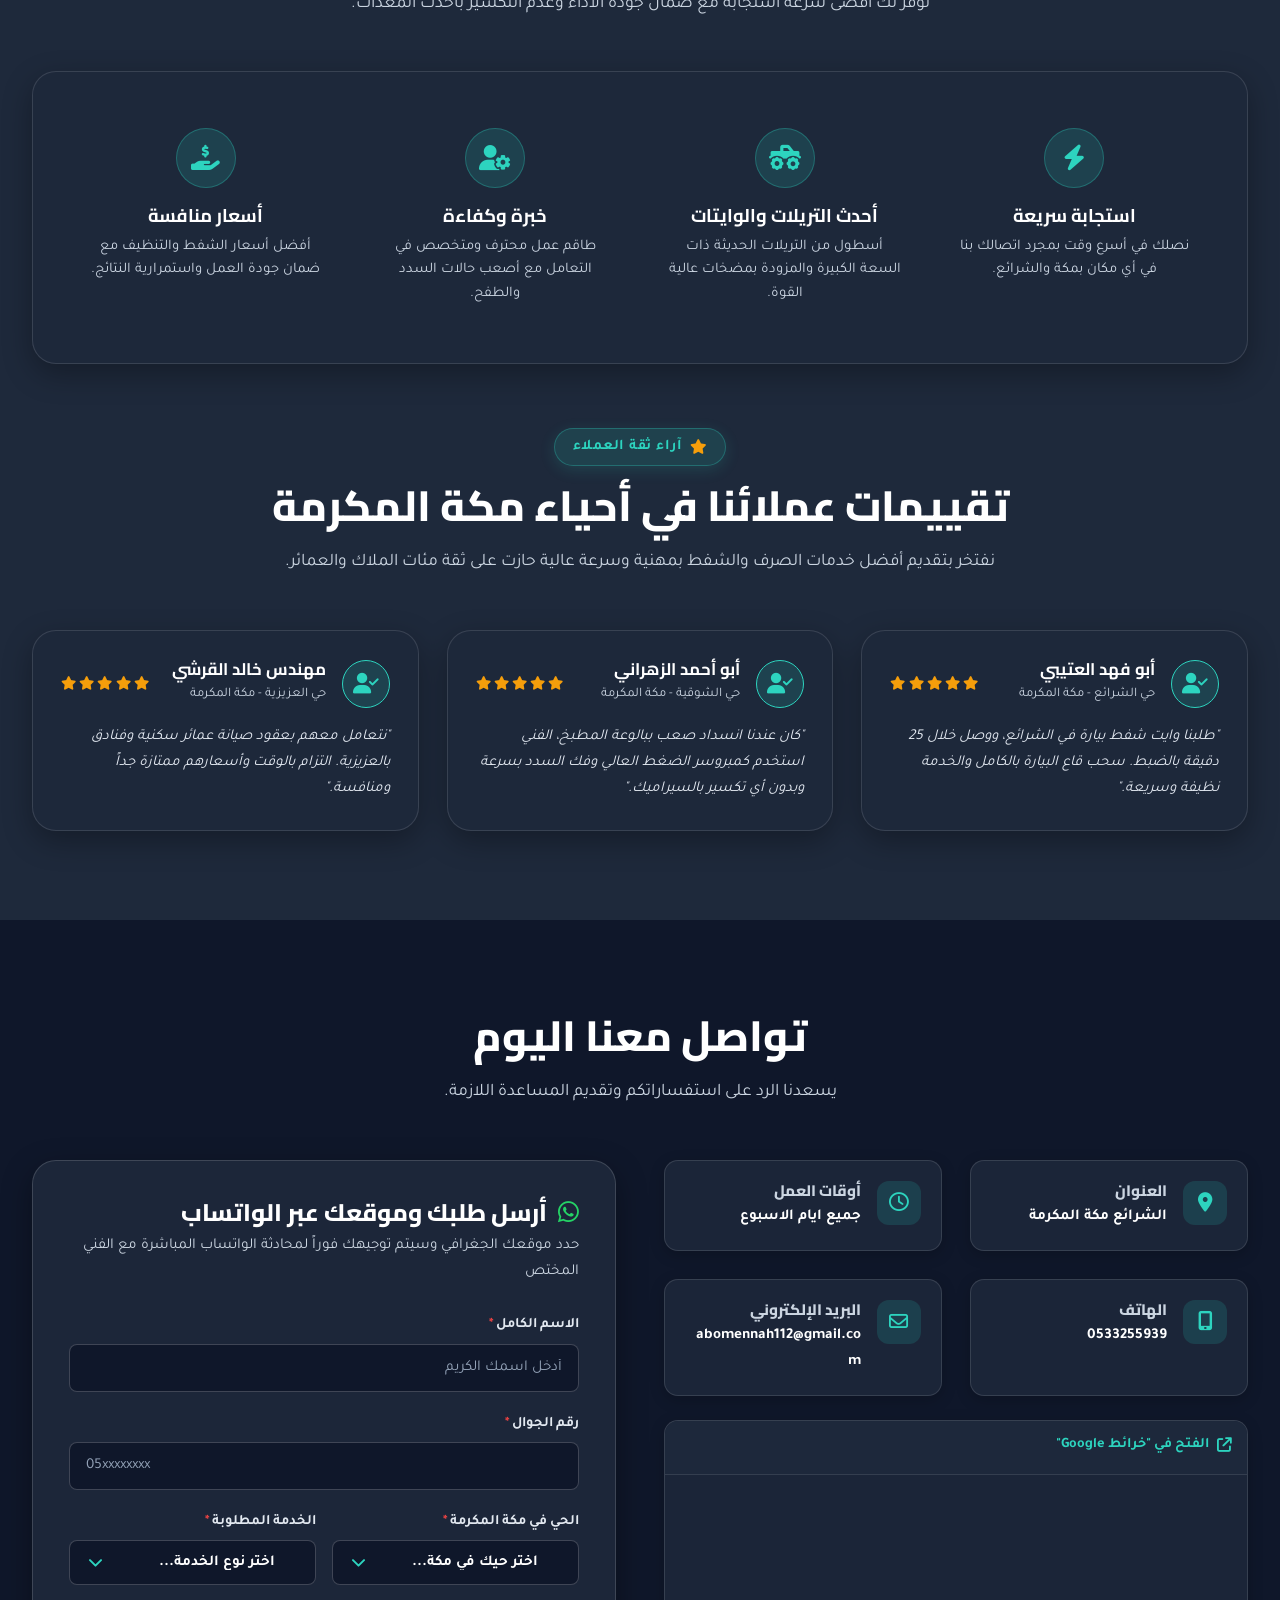
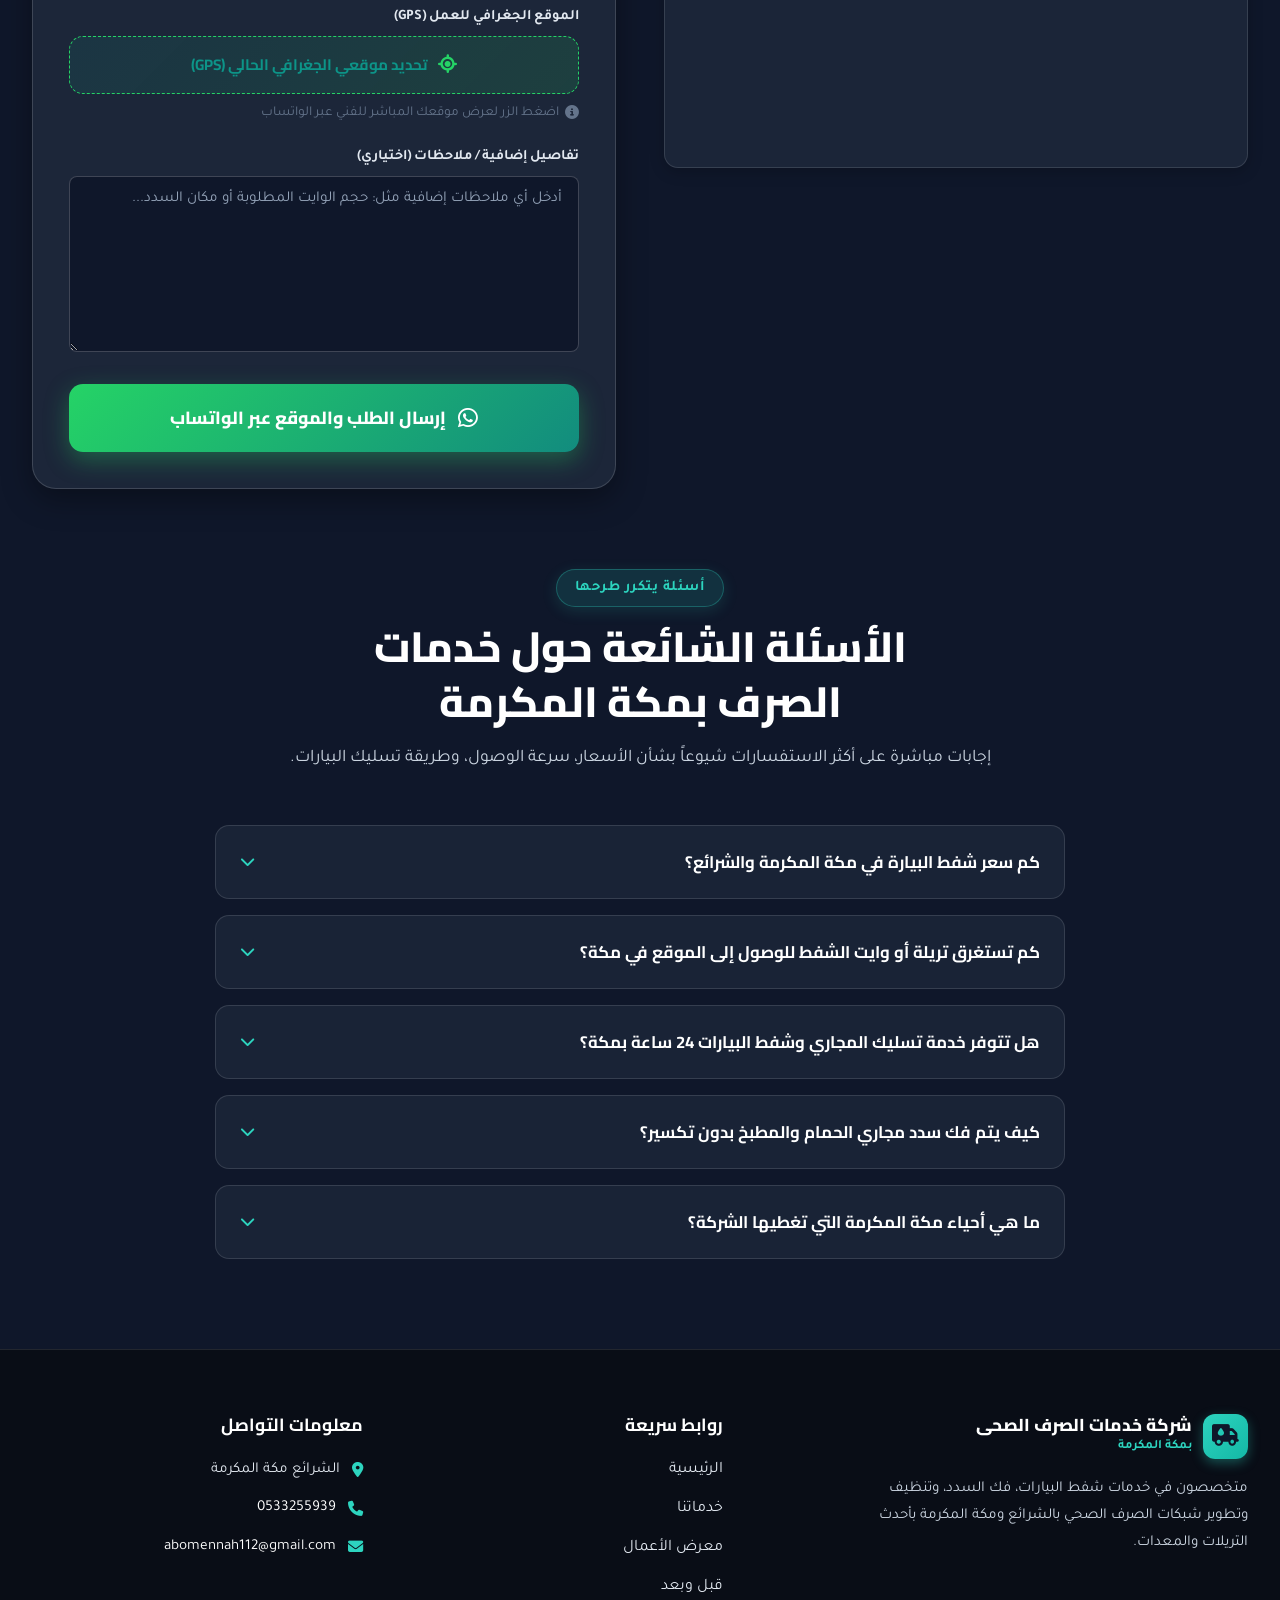
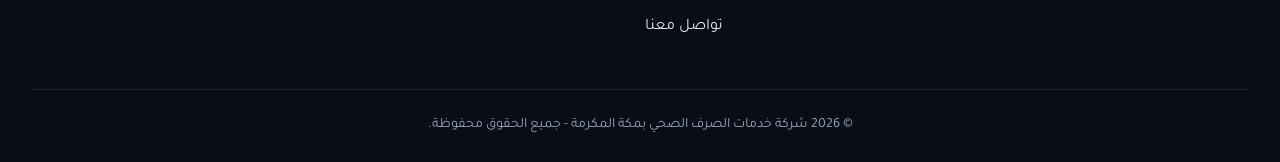
==== commit 8ef4ad6f: "Fix canonical domain and search engine sitemap signals" ====
--- a/index.html
+++ b/index.html
@@ -6,14 +6,21 @@
     <title>شركة شفط بيارات بمكة المكرمة | تسليك مجاري وفك سدد 24 ساعة 0533255939</title>
     <meta name="description" content="أفضل شركة شفط بيارات وتسليك مجاري بمكة المكرمة والشرائع. أسطول وايتات وتريلات شفط حديثة، فك سدد بالوعات المطبخ والحمام، تنظيف وتفريغ البيارات 24 ساعة. اتصل فوراً: 0533255939">
     <meta name="keywords" content="شركة شفط بيارات بمكة, شركة تسليك مجاري بمكة, وايت شفط بيارات مكة, وايت شفط مجاري مكة, وايت شفط الشرائع, وايت شفط الشوقية, وايت شفط العزيزية, وايت شفط العوالي, تريلة شفط بيارات بمكة, وايت شفط كمبيوتر مكة, رقم وايت شفط مكة, فني تسليك مجاري مكة, تسليك مجاري المطبخ مكة, تسليك مجاري الحمام مكة, تسليك بالوعات مكة, فك سدد البيارة مكة, تسليك صفايات مكة, كمبروسر تسليك مجاري مكة, سباك تسليك مجاري مكة, تنظيف بيارات بمكة, تنظيف غرف التفتيش مكة, غسيل بيارات بالضغط مكة, نزح بيارات مكة, شفط مجاري طوارئ مكة, تسليك مجاري 24 ساعة مكة, ارخص شركة شفط بيارات مكة, سعر شفط البيارة بمكة, كم تكلفة شفط البيارة بمكة, أسعار وايتات الشفط مكة, صيانة صرف العمائر بمكة, عقود صيانة صرف المطاعم مكة, 0533255939">
-    <link rel="canonical" href="https://sewage-makkah.com/">
+    <link rel="canonical" href="https://abomennah.com/">
     
     <!-- Open Graph SEO -->
     <meta property="og:title" content="شركة شفط بيارات وتسليك مجاري بمكة المكرمة | خدمة 24 ساعة">
     <meta property="og:description" content="خدمات شفط وتسليك وتنظيف البيارات بمكة المكرمة والشرائع بأحدث التريلات ووايتات الشفط. خدمة فورية 24/7. اتصل: 0533255939">
     <meta property="og:type" content="website">
-    <meta property="og:image" content="sewage_tanker_truck.jpg">
+    <meta property="og:url" content="https://abomennah.com/">
+    <meta property="og:site_name" content="شركة خدمات الصرف الصحي بمكة المكرمة">
+    <meta property="og:image" content="https://abomennah.com/sewage_tanker_truck.jpg">
+    <meta property="og:image:alt" content="وايت شفط بيارات وخدمات صرف صحي في مكة المكرمة">
     <meta property="og:locale" content="ar_SA">
+    <meta name="twitter:card" content="summary_large_image">
+    <meta name="twitter:title" content="شركة شفط بيارات وتسليك مجاري بمكة المكرمة">
+    <meta name="twitter:description" content="شفط بيارات وتسليك مجاري وفك سدد وخدمات صرف صحي 24 ساعة في مكة المكرمة.">
+    <meta name="twitter:image" content="https://abomennah.com/sewage_tanker_truck.jpg">
 
     <!-- GEO (Generative Engine Optimization) AI Search Discovery Meta Tags -->
     <meta name="ai-service-area" content="Makkah, Al Sharia, Al Aziziya, Al Shawqiyya, Al Awali, Saudi Arabia">
@@ -29,8 +36,8 @@
       "@type": "HomeAndConstructionBusiness",
       "name": "شركة خدمات الصرف الصحي وشفط البيارات بمكة المكرمة",
       "image": "sewage_tanker_truck.jpg",
-      "@id": "https://sewage-makkah.com/#business",
-      "url": "https://sewage-makkah.com/",
+      "@id": "https://abomennah.com/#business",
+      "url": "https://abomennah.com/",
       "telephone": "+966533255939",
       "priceRange": "$$",
       "aggregateRating": {
--- a/styles.css
+++ b/styles.css
@@ -2834,3 +2834,72 @@
 @media (max-width: 768px) {
     .mobile-toggle { display: inline-flex !important; visibility: visible !important; }
 }
+
+/* Final floating action placement: left side on every viewport */
+.floating-actions {
+    left: max(0.75rem, env(safe-area-inset-left)) !important;
+    right: auto !important;
+    bottom: max(1rem, env(safe-area-inset-bottom)) !important;
+}
+
+.float-tooltip {
+    left: 70px !important;
+    right: auto !important;
+}
+
+@media (max-width: 480px) {
+    .floating-actions {
+        left: max(0.75rem, env(safe-area-inset-left)) !important;
+        right: auto !important;
+        bottom: max(0.75rem, env(safe-area-inset-bottom)) !important;
+    }
+    .float-tooltip { display: none; }
+}
+
+/* Final portfolio image fill: image fully covers its card frame */
+.portfolio-card {
+    display: block;
+    aspect-ratio: 4 / 3;
+    min-height: 0;
+}
+
+.portfolio-card img,
+.portfolio-item img {
+    display: block;
+    width: 100%;
+    height: 100% !important;
+    min-height: 100%;
+    object-fit: cover;
+    object-position: center;
+}
+
+/* Final mobile floating phone button: always a true circle */
+@media (max-width: 768px) {
+    .floating-actions .float-phone,
+    .floating-actions .float-whatsapp {
+        flex: 0 0 48px !important;
+        width: 48px !important;
+        min-width: 48px !important;
+        max-width: 48px !important;
+        height: 48px !important;
+        min-height: 48px !important;
+        max-height: 48px !important;
+        aspect-ratio: 1 / 1 !important;
+        padding: 0 !important;
+        border-radius: 50% !important;
+        line-height: 1 !important;
+    }
+}
+
+@media (max-width: 380px) {
+    .floating-actions .float-phone,
+    .floating-actions .float-whatsapp {
+        flex-basis: 46px !important;
+        width: 46px !important;
+        min-width: 46px !important;
+        max-width: 46px !important;
+        height: 46px !important;
+        min-height: 46px !important;
+        max-height: 46px !important;
+    }
+}
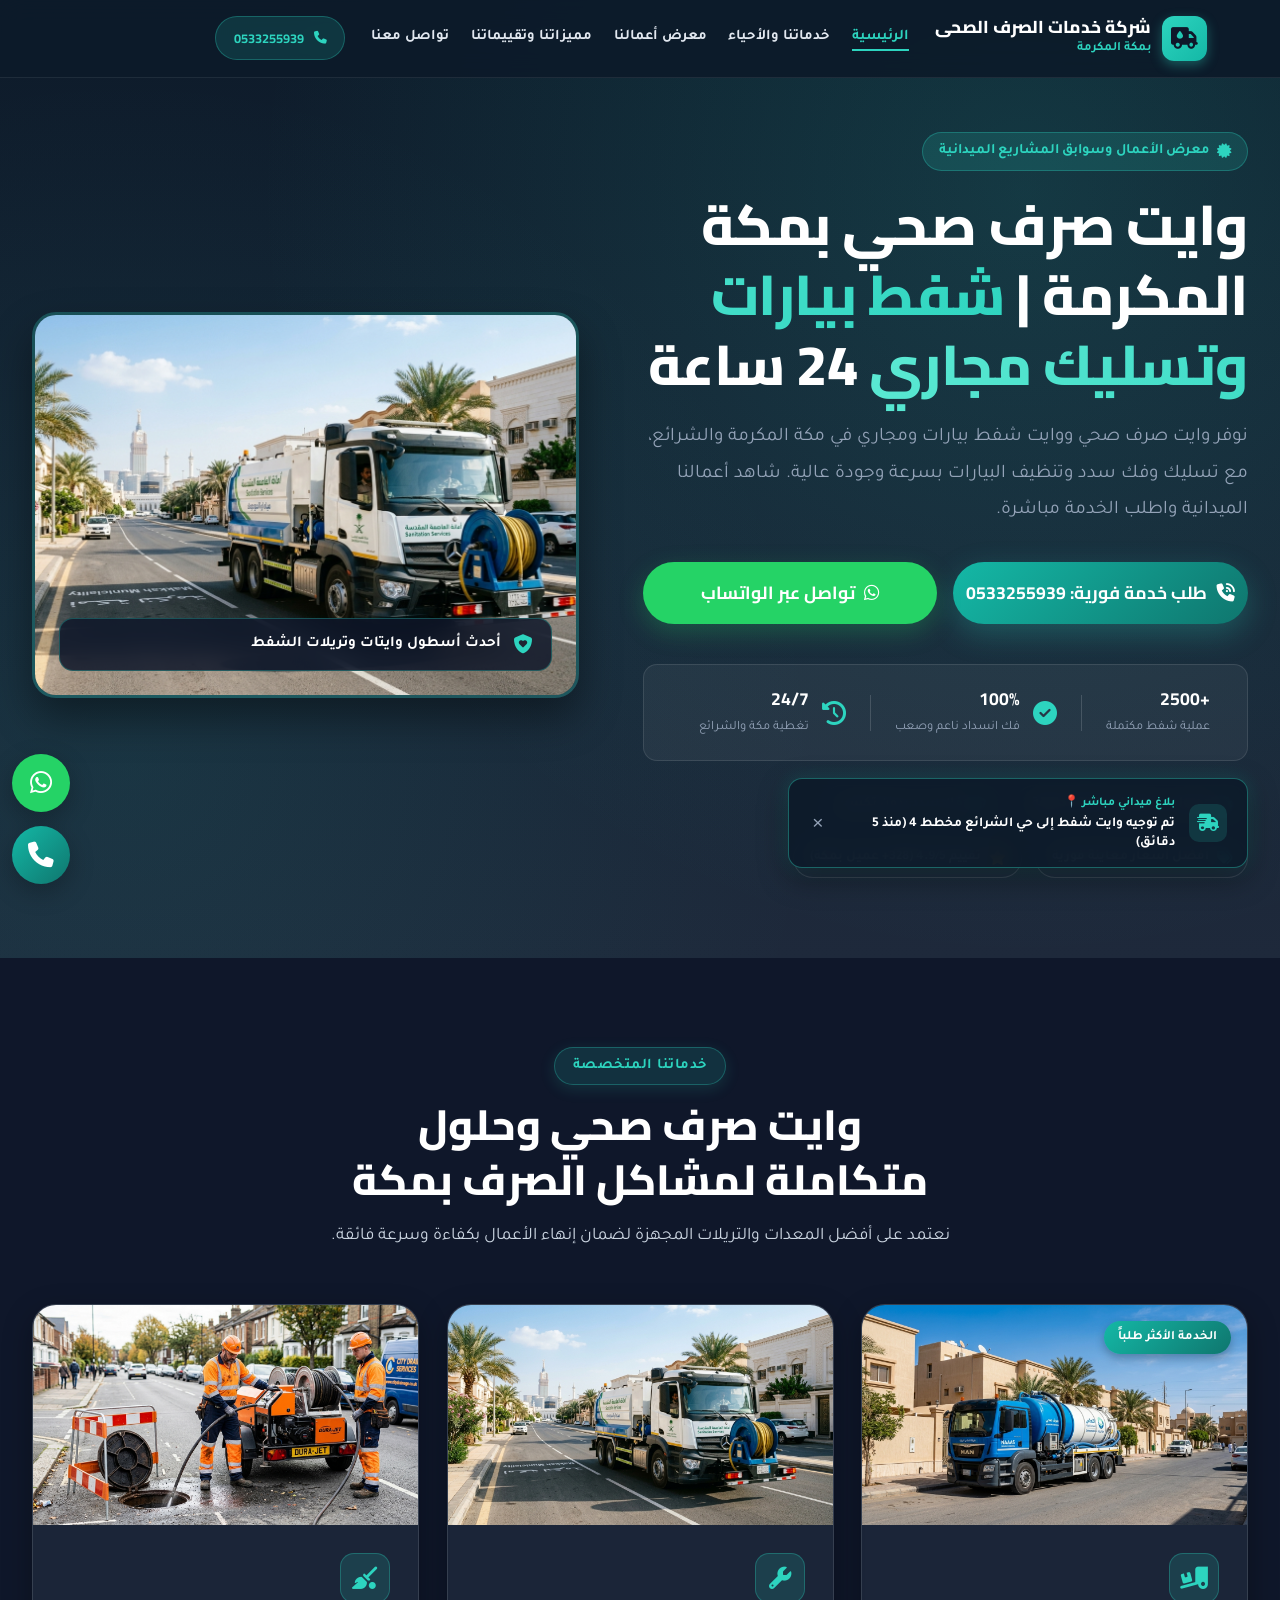
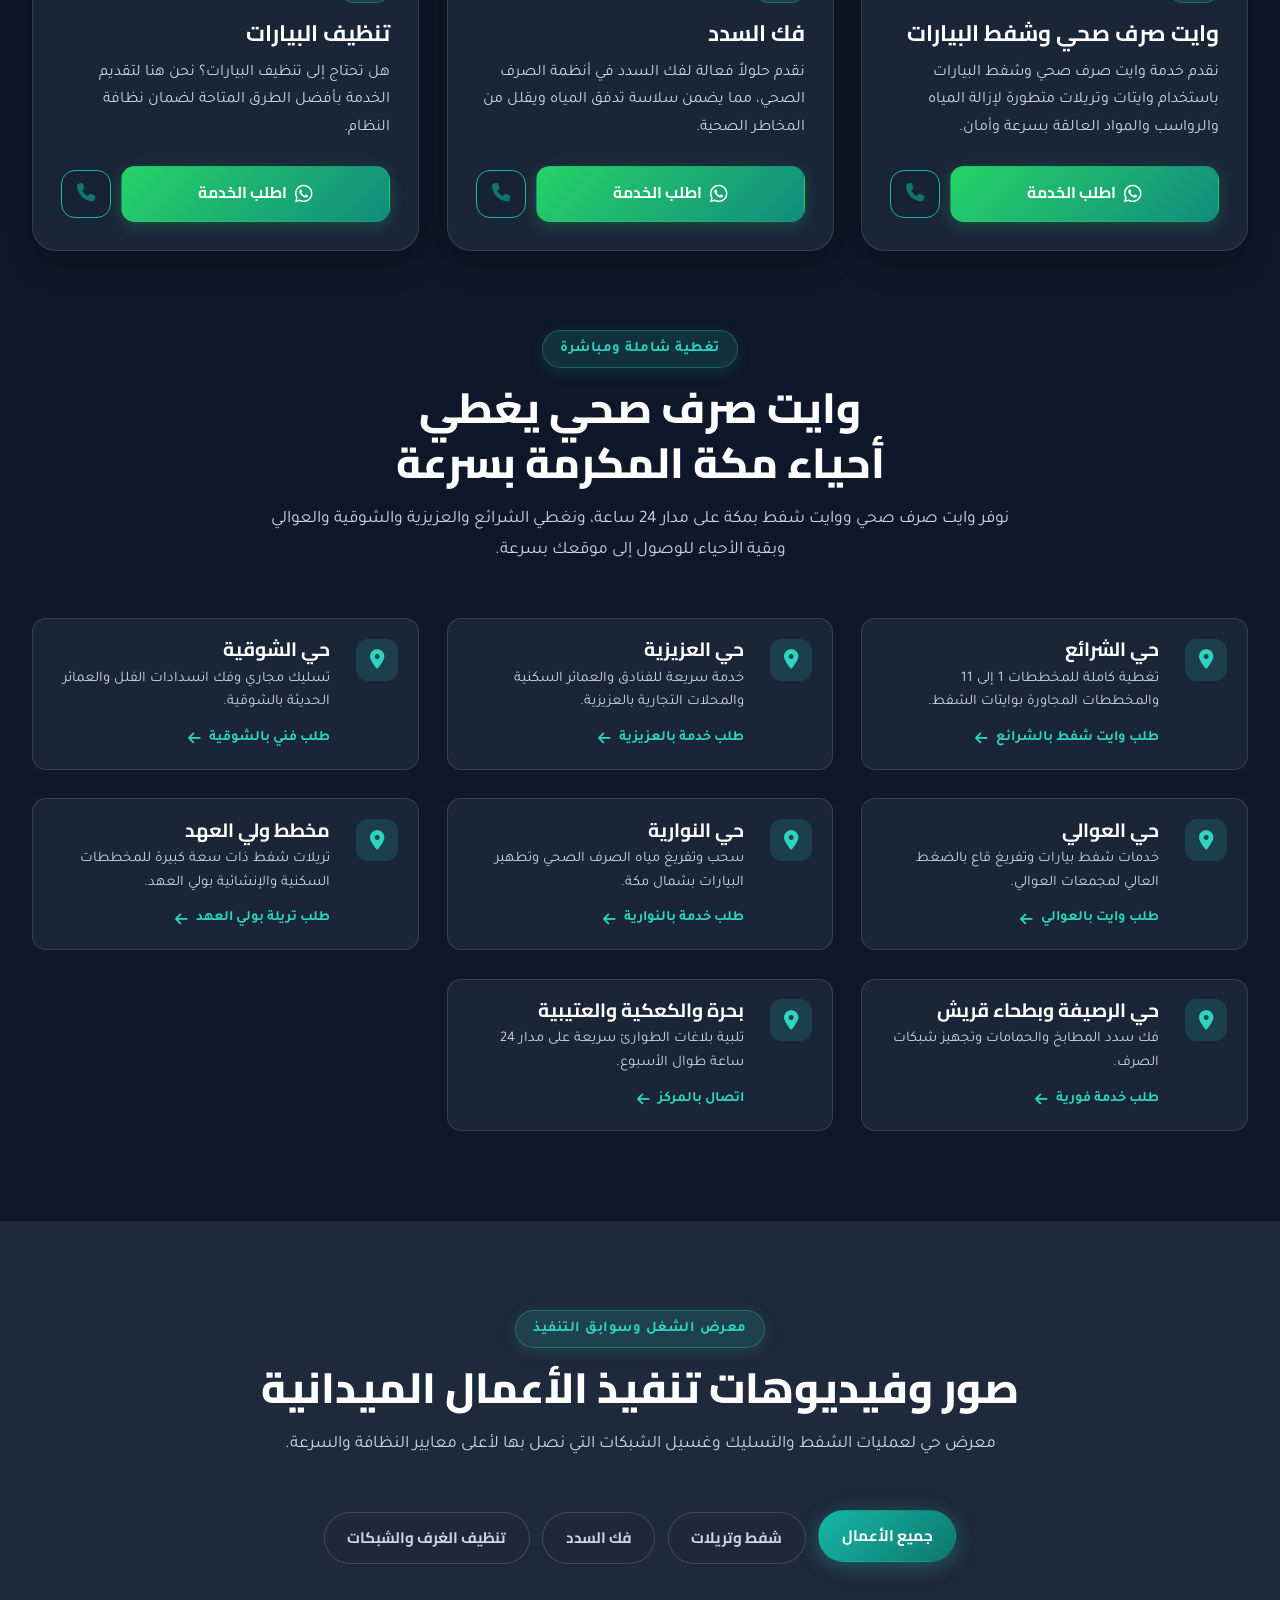
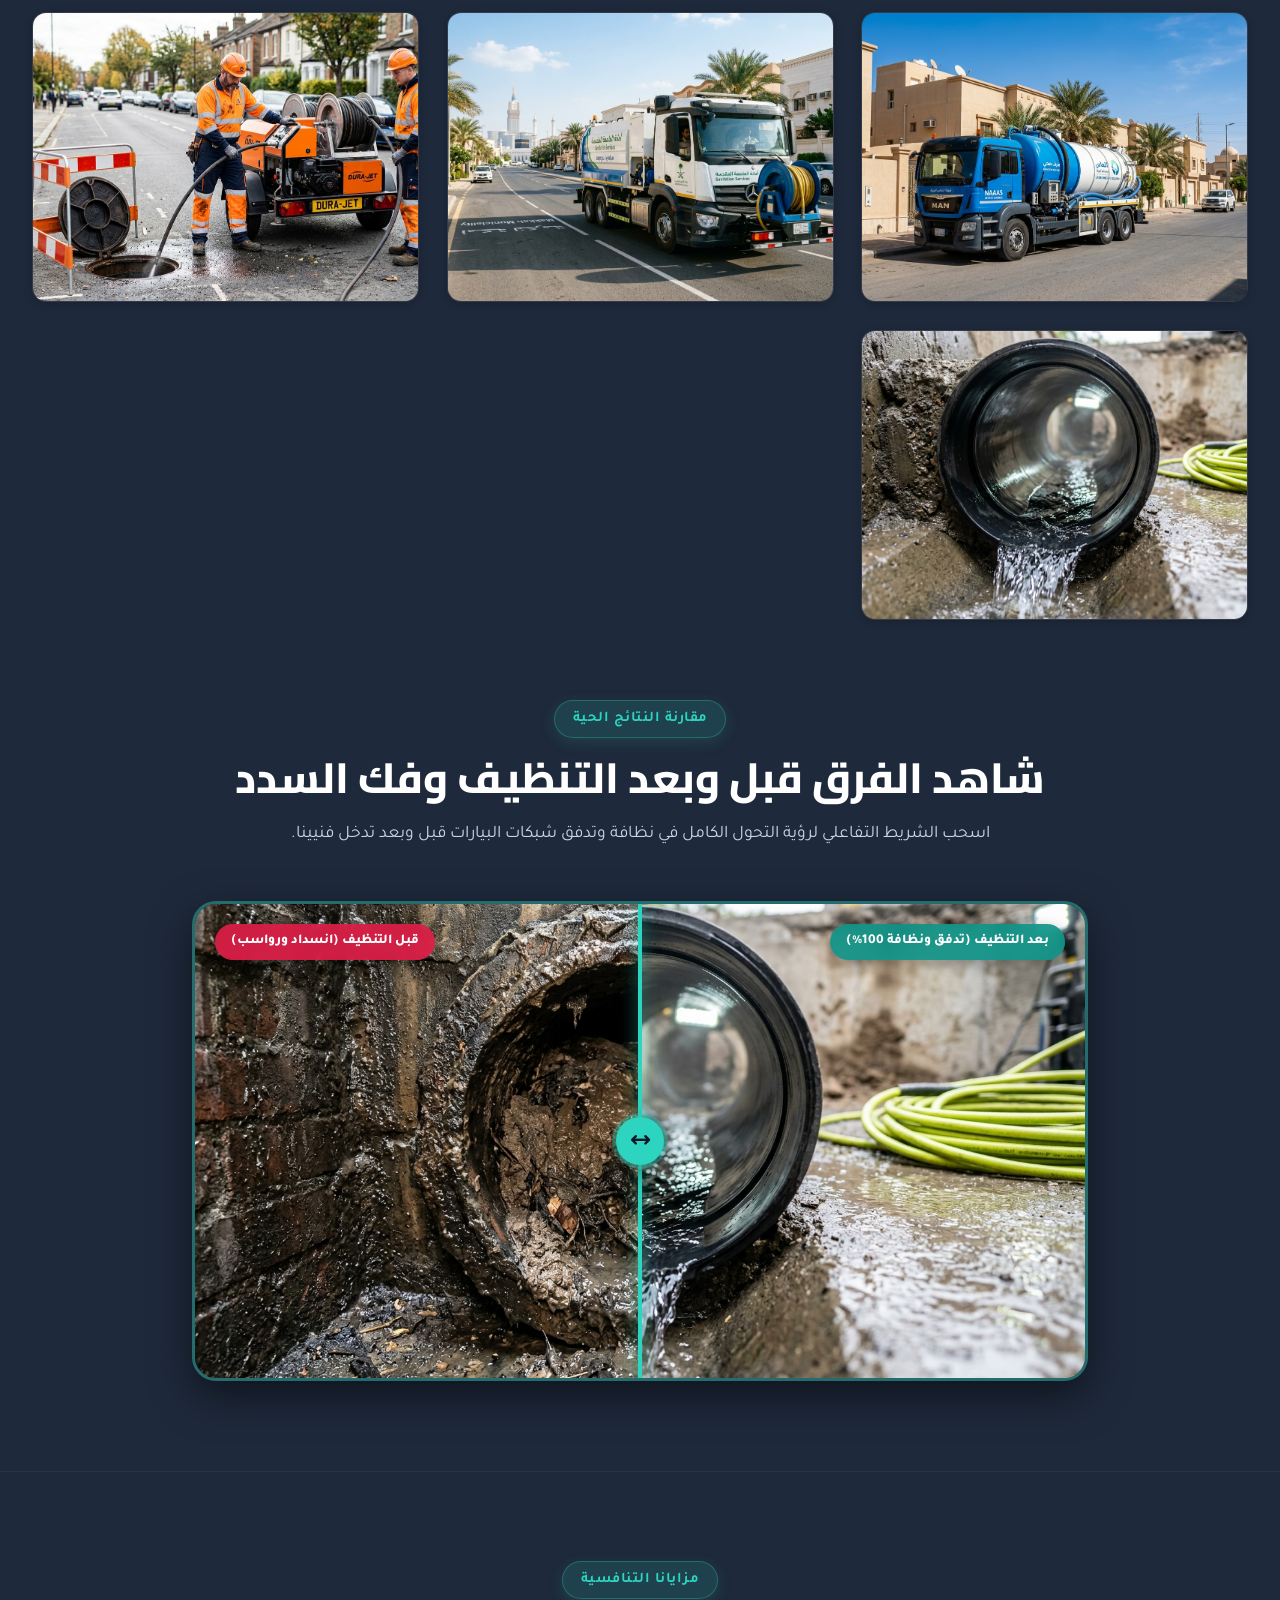
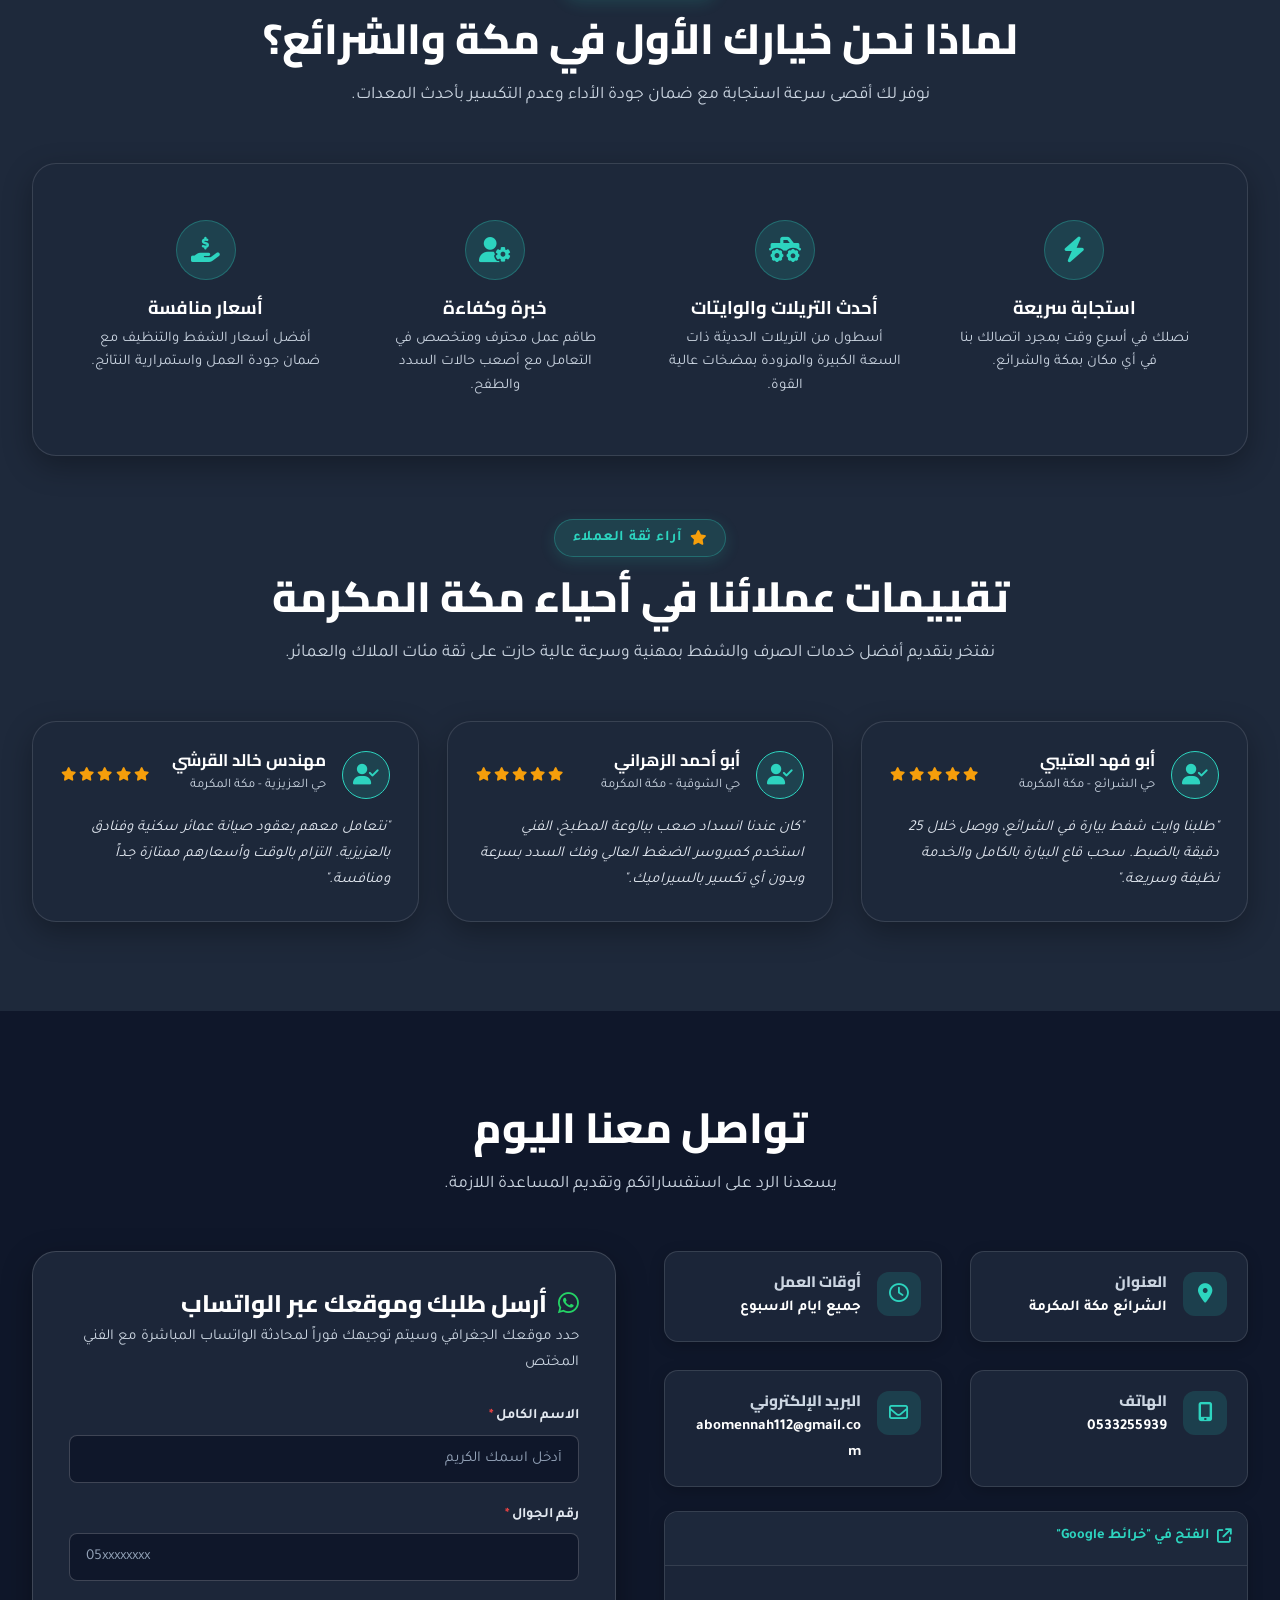
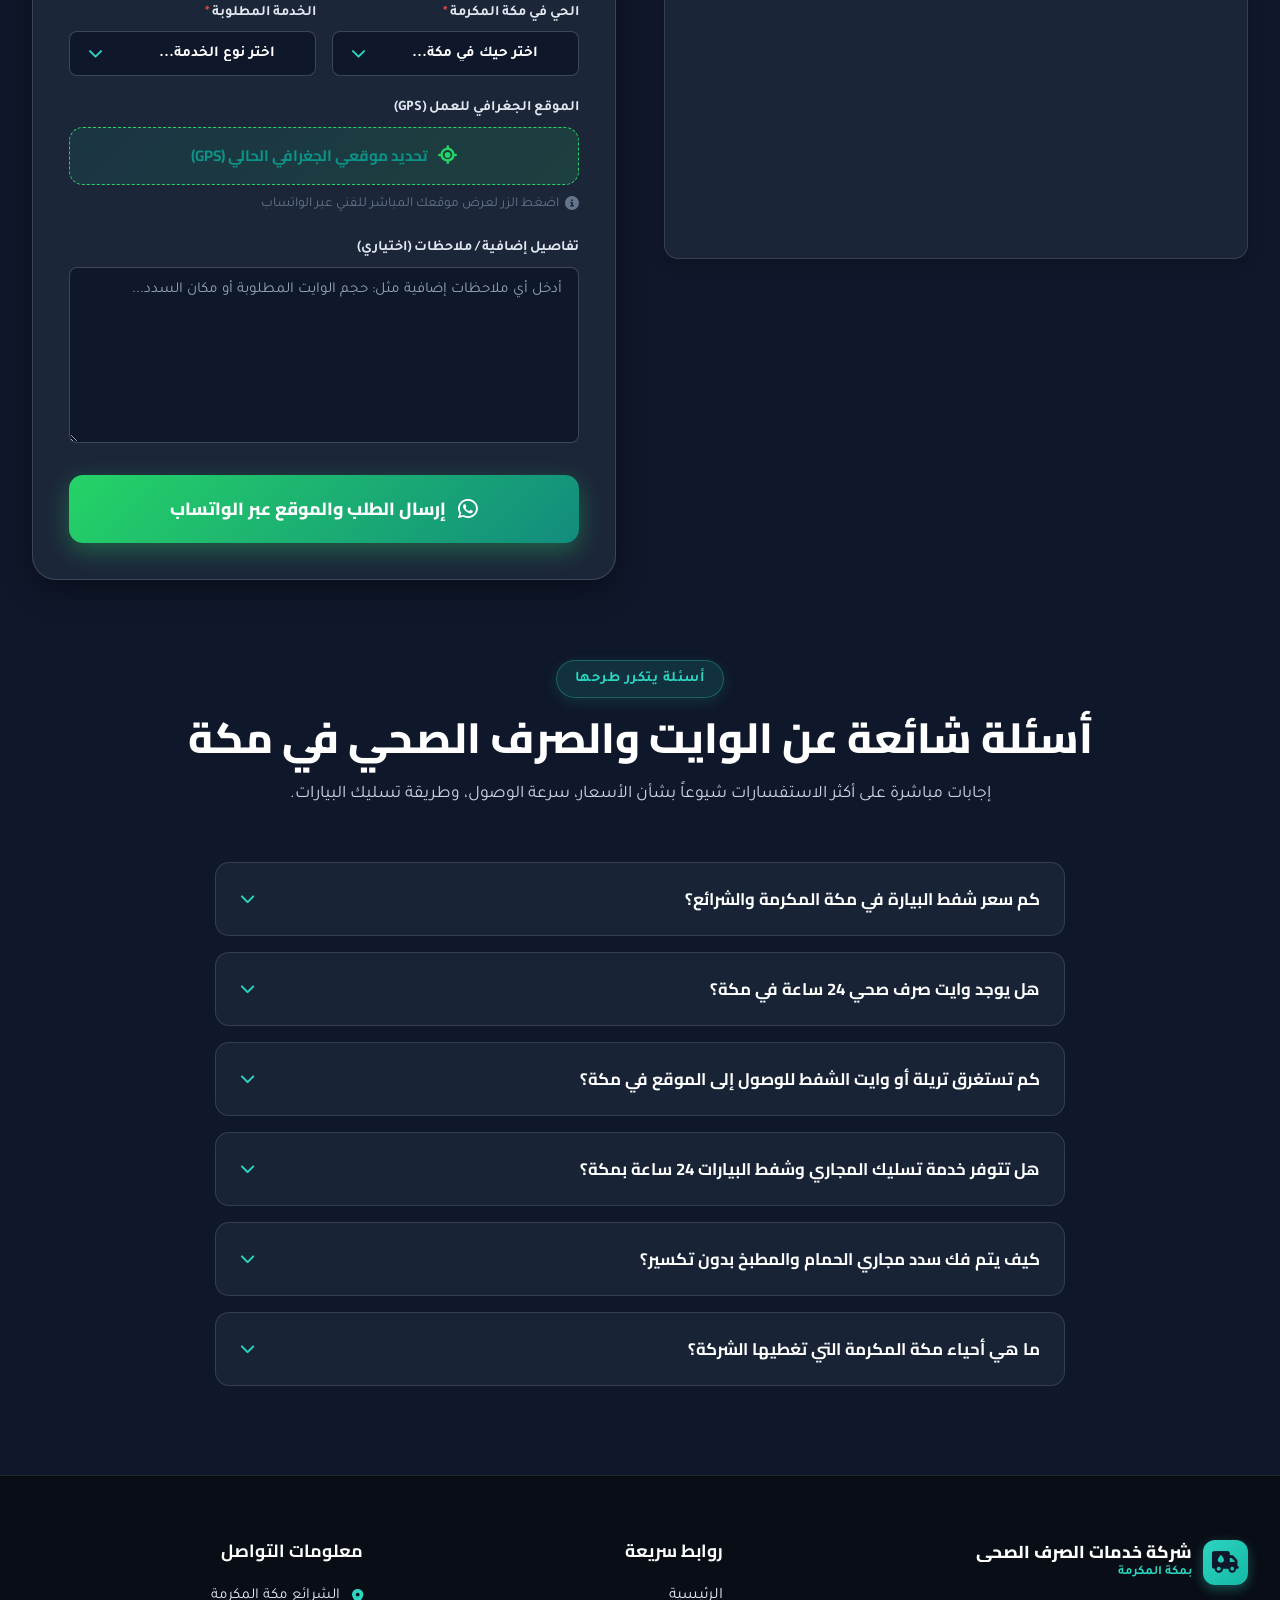
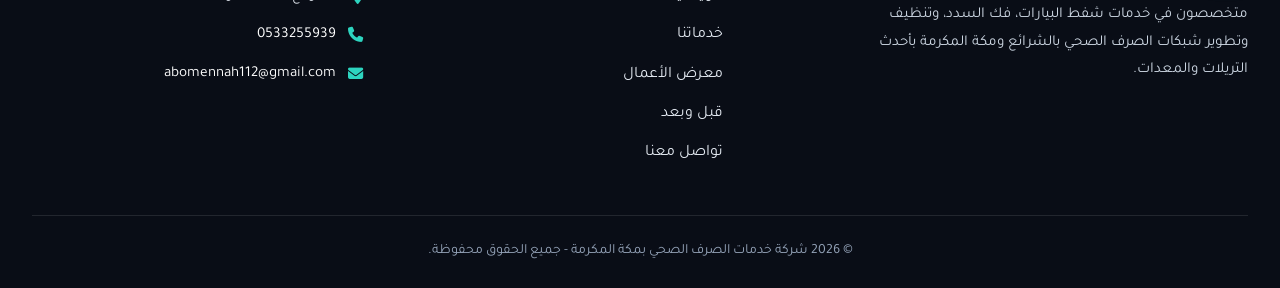
==== commit f6a05ebb: "Optimize Makkah sewage tanker local SEO" ====
--- a/index.html
+++ b/index.html
@@ -3,14 +3,14 @@
 <head>
     <meta charset="UTF-8">
     <meta name="viewport" content="width=device-width, initial-scale=1.0">
-    <title>شركة شفط بيارات بمكة المكرمة | تسليك مجاري وفك سدد 24 ساعة 0533255939</title>
-    <meta name="description" content="أفضل شركة شفط بيارات وتسليك مجاري بمكة المكرمة والشرائع. أسطول وايتات وتريلات شفط حديثة، فك سدد بالوعات المطبخ والحمام، تنظيف وتفريغ البيارات 24 ساعة. اتصل فوراً: 0533255939">
+    <title>وايت صرف صحي بمكة | شفط بيارات وتسليك مجاري 24 ساعة</title>
+    <meta name="description" content="وايت صرف صحي بمكة المكرمة والشرائع لخدمة شفط البيارات، وايت شفط المجاري، التسليك وفك السدد 24 ساعة. وصول سريع وطلب الخدمة عبر الاتصال أو الواتساب: 0533255939">
     <meta name="keywords" content="شركة شفط بيارات بمكة, شركة تسليك مجاري بمكة, وايت شفط بيارات مكة, وايت شفط مجاري مكة, وايت شفط الشرائع, وايت شفط الشوقية, وايت شفط العزيزية, وايت شفط العوالي, تريلة شفط بيارات بمكة, وايت شفط كمبيوتر مكة, رقم وايت شفط مكة, فني تسليك مجاري مكة, تسليك مجاري المطبخ مكة, تسليك مجاري الحمام مكة, تسليك بالوعات مكة, فك سدد البيارة مكة, تسليك صفايات مكة, كمبروسر تسليك مجاري مكة, سباك تسليك مجاري مكة, تنظيف بيارات بمكة, تنظيف غرف التفتيش مكة, غسيل بيارات بالضغط مكة, نزح بيارات مكة, شفط مجاري طوارئ مكة, تسليك مجاري 24 ساعة مكة, ارخص شركة شفط بيارات مكة, سعر شفط البيارة بمكة, كم تكلفة شفط البيارة بمكة, أسعار وايتات الشفط مكة, صيانة صرف العمائر بمكة, عقود صيانة صرف المطاعم مكة, 0533255939">
     <link rel="canonical" href="https://abomennah.com/">
     
     <!-- Open Graph SEO -->
-    <meta property="og:title" content="شركة شفط بيارات وتسليك مجاري بمكة المكرمة | خدمة 24 ساعة">
-    <meta property="og:description" content="خدمات شفط وتسليك وتنظيف البيارات بمكة المكرمة والشرائع بأحدث التريلات ووايتات الشفط. خدمة فورية 24/7. اتصل: 0533255939">
+    <meta property="og:title" content="وايت صرف صحي بمكة | شفط بيارات وتسليك مجاري 24 ساعة">
+    <meta property="og:description" content="وايت صرف صحي ووايت شفط بيارات ومجاري في مكة والشرائع، مع خدمة تسليك وفك سدد 24 ساعة. اتصل أو تواصل عبر الواتساب: 0533255939">
     <meta property="og:type" content="website">
     <meta property="og:url" content="https://abomennah.com/">
     <meta property="og:site_name" content="شركة خدمات الصرف الصحي بمكة المكرمة">
@@ -88,7 +88,7 @@
             "@type": "Offer",
             "itemOffered": {
               "@type": "Service",
-              "name": "شفط وتسليك بيارات بمكة المكرمة",
+              "name": "وايت صرف صحي وشفط وتسليك بيارات بمكة المكرمة",
               "description": "سحب مياه الصرف الصحي بواسطة وايتات وتريلات شفط عالية القوة مع تنظيف قاع ورواسب البيارة."
             }
           },
@@ -124,7 +124,15 @@
           "name": "كم سعر شفط البيارة في مكة المكرمة والشرائع؟",
           "acceptedAnswer": {
             "@type": "Answer",
-            "text": "تعتمد تكلفة شفط البيارة بمكة المكرمة على حجم وايت أو تريلة الشفط المطلوبة ونوع الترسبات في قاع البيارة. نحن نقدم أفضل وأرخص أسعار شفط البيارات في مكة والشرائع مع معاينة فورية وتقديم عرض سعر مناسب. اتصل بنا فوراً: 0533255939"
+            "text": "تختلف تكلفة وايت صرف صحي أو شفط البيارة في مكة حسب حجم البيارة وكمية المياه والرواسب ونوع الوايت المطلوب. نوضح السعر قبل بدء العمل ونوفر وصولاً سريعاً في مكة والشرائع. اتصل بنا: 0533255939"
+          }
+        },
+        {
+          "@type": "Question",
+          "name": "هل يوجد وايت صرف صحي 24 ساعة في مكة؟",
+          "acceptedAnswer": {
+            "@type": "Answer",
+            "text": "نعم، نوفر وايت صرف صحي ووايت شفط بيارات ومجاري في مكة المكرمة والشرائع على مدار 24 ساعة، مع إمكانية طلب الخدمة بالاتصال أو الواتساب وتحديد الموقع الجغرافي للفني."
           }
         },
         {
@@ -172,7 +180,7 @@
     <link rel="stylesheet" href="https://cdnjs.cloudflare.com/ajax/libs/font-awesome/6.5.1/css/all.min.css">
 
     <!-- Custom CSS -->
-    <link rel="stylesheet" href="styles.css?v=navbar-final-1">
+    <link rel="stylesheet" href="styles.css?v=seo-local-1">
 </head>
 <body>
 
@@ -231,11 +239,11 @@
                     </div>
                     
                     <h1 class="hero-title">
-                        مرحبًا بكم في <span class="highlight">شركة خدمات الصرف الصحي</span> بمكة المكرمة
+                        وايت صرف صحي بمكة المكرمة | <span class="highlight">شفط بيارات وتسليك مجاري</span> 24 ساعة
                     </h1>
                     
                     <p class="hero-subtitle">
-                        نحن نقدم خدمات متكاملة في مجال الصرف الصحي لتلبية احتياجاتكم بأعلى جودة. شاهد أسطول أعمالنا ونتائج الشفط والتنظيف الميدانية.
+                        نوفر وايت صرف صحي ووايت شفط بيارات ومجاري في مكة المكرمة والشرائع، مع تسليك وفك سدد وتنظيف البيارات بسرعة وجودة عالية. شاهد أعمالنا الميدانية واطلب الخدمة مباشرة.
                     </p>
 
                     <div class="hero-cta-group">
@@ -305,7 +313,7 @@
                 <!-- Part 1: Specialized Services -->
                 <div class="section-header text-center reveal-fade-up">
                     <span class="sub-heading">خدماتنا المتخصصة</span>
-                    <h2 class="section-title">حلول متكاملة لجميع مشاكل الصرف الصحي</h2>
+                    <h2 class="section-title">وايت صرف صحي وحلول متكاملة لمشاكل الصرف بمكة</h2>
                     <p class="section-desc">نعتمد على أفضل المعدات والتريلات المجهزة لضمان إنهاء الأعمال بكفاءة وسرعة فائقة.</p>
                 </div>
 
@@ -320,9 +328,9 @@
                             <div class="card-icon">
                                 <i class="fa-solid fa-truck-ramp-box"></i>
                             </div>
-                            <h3 class="card-title">شفط البيارات</h3>
+                            <h3 class="card-title">وايت صرف صحي وشفط البيارات</h3>
                             <p class="card-text">
-                                نقدم خدمة شفط البيارات باستخدام تريلات متطورة لضمان إزالة كل الرواسب والمواد العالقة بشكل فعال وسريع.
+                                نقدم خدمة وايت صرف صحي وشفط البيارات باستخدام وايتات وتريلات متطورة لإزالة المياه والرواسب والمواد العالقة بسرعة وأمان.
                             </p>
                             <div class="card-actions">
                                 <a href="https://wa.me/966533255939?text=%D8%A7%D9%84%D8%B3%D9%84%D8%A7%D9%85%20%D8%B9%D9%84%D9%8A%D9%83%D9%85%D8%8C%20%D8%A3%D8%B1%D8%BA%D8%A8%20%D9%81%D9%8A%20%D8%B7%D9%84%D8%A8%20%D8%AE%D8%AF%D9%85%D8%A9%20%D8%B4%D9%81%D8%B7%20%D8%A7%D9%84%D8%A8%D9%8A%D8%A7%D8%B1%D8%A7%D8%AA" target="_blank" class="btn btn-card-wa">
@@ -390,8 +398,8 @@
                 <!-- Part 2: Makkah Districts Coverage Grid -->
                 <div class="section-header text-center reveal-fade-up" id="districts" style="margin-top: 5rem;">
                     <span class="sub-heading">تغطية شاملة ومباشرة</span>
-                    <h2 class="section-title">نطاق التغطية والسريع في كافة أحياء مكة المكرمة</h2>
-                    <p class="section-desc">نمتلك أسطول وايتات وتريلات سحب وتعميمات شفط متواجدة على مدار 24 ساعة بالقرب من حيك ليصلك الفني في أسرع وقت.</p>
+                    <h2 class="section-title">وايت صرف صحي يغطي أحياء مكة المكرمة بسرعة</h2>
+                    <p class="section-desc">نوفر وايت صرف صحي ووايت شفط بمكة على مدار 24 ساعة، ونغطي الشرائع والعزيزية والشوقية والعوالي وبقية الأحياء للوصول إلى موقعك بسرعة.</p>
                 </div>
 
                 <div class="districts-grid reveal-fade-up">
@@ -809,7 +817,7 @@
                 <!-- Part 2: SEO FAQ Accordion -->
                 <div class="section-header text-center reveal-fade-up" id="faq" style="margin-top: 5rem;">
                     <span class="sub-heading">أسئلة يتكرر طرحها</span>
-                    <h2 class="section-title">الأسئلة الشائعة حول خدمات الصرف بمكة المكرمة</h2>
+                    <h2 class="section-title">أسئلة شائعة عن الوايت والصرف الصحي في مكة</h2>
                     <p class="section-desc">إجابات مباشرة على أكثر الاستفسارات شيوعاً بشأن الأسعار، سرعة الوصول، وطريقة تسليك البيارات.</p>
                 </div>
 
@@ -820,7 +828,17 @@
                             <i class="fa-solid fa-chevron-down"></i>
                         </button>
                         <div class="faq-answer">
-                            <p>تعتمد تكلفة شفط البيارة بمكة المكرمة على حجم وايت أو تريلة الشفط المطلوبة ونوع الترسبات في قاع البيارة. نحن نقدم أفضل وأرخص أسعار شفط البيارات في مكة والشرائع مع معاينة فورية وتقديم عرض سعر مناسب. اتصل بنا فوراً: <a href="tel:0533255939">0533255939</a></p>
+                            <p>تختلف تكلفة وايت صرف صحي أو شفط البيارة في مكة حسب حجم البيارة وكمية المياه والرواسب ونوع الوايت المطلوب. نوضح السعر قبل بدء العمل ونوفر وصولاً سريعاً في مكة والشرائع. اتصل بنا: <a href="tel:0533255939">0533255939</a></p>
+                        </div>
+                    </div>
+
+                    <div class="faq-item">
+                        <button class="faq-question" aria-expanded="false">
+                            <span>هل يوجد وايت صرف صحي 24 ساعة في مكة؟</span>
+                            <i class="fa-solid fa-chevron-down"></i>
+                        </button>
+                        <div class="faq-answer">
+                            <p>نعم، نوفر وايت صرف صحي ووايت شفط بيارات ومجاري في مكة المكرمة والشرائع على مدار 24 ساعة، مع إمكانية طلب الخدمة بالاتصال أو الواتساب وتحديد الموقع الجغرافي للفني.</p>
                         </div>
                     </div>
 
